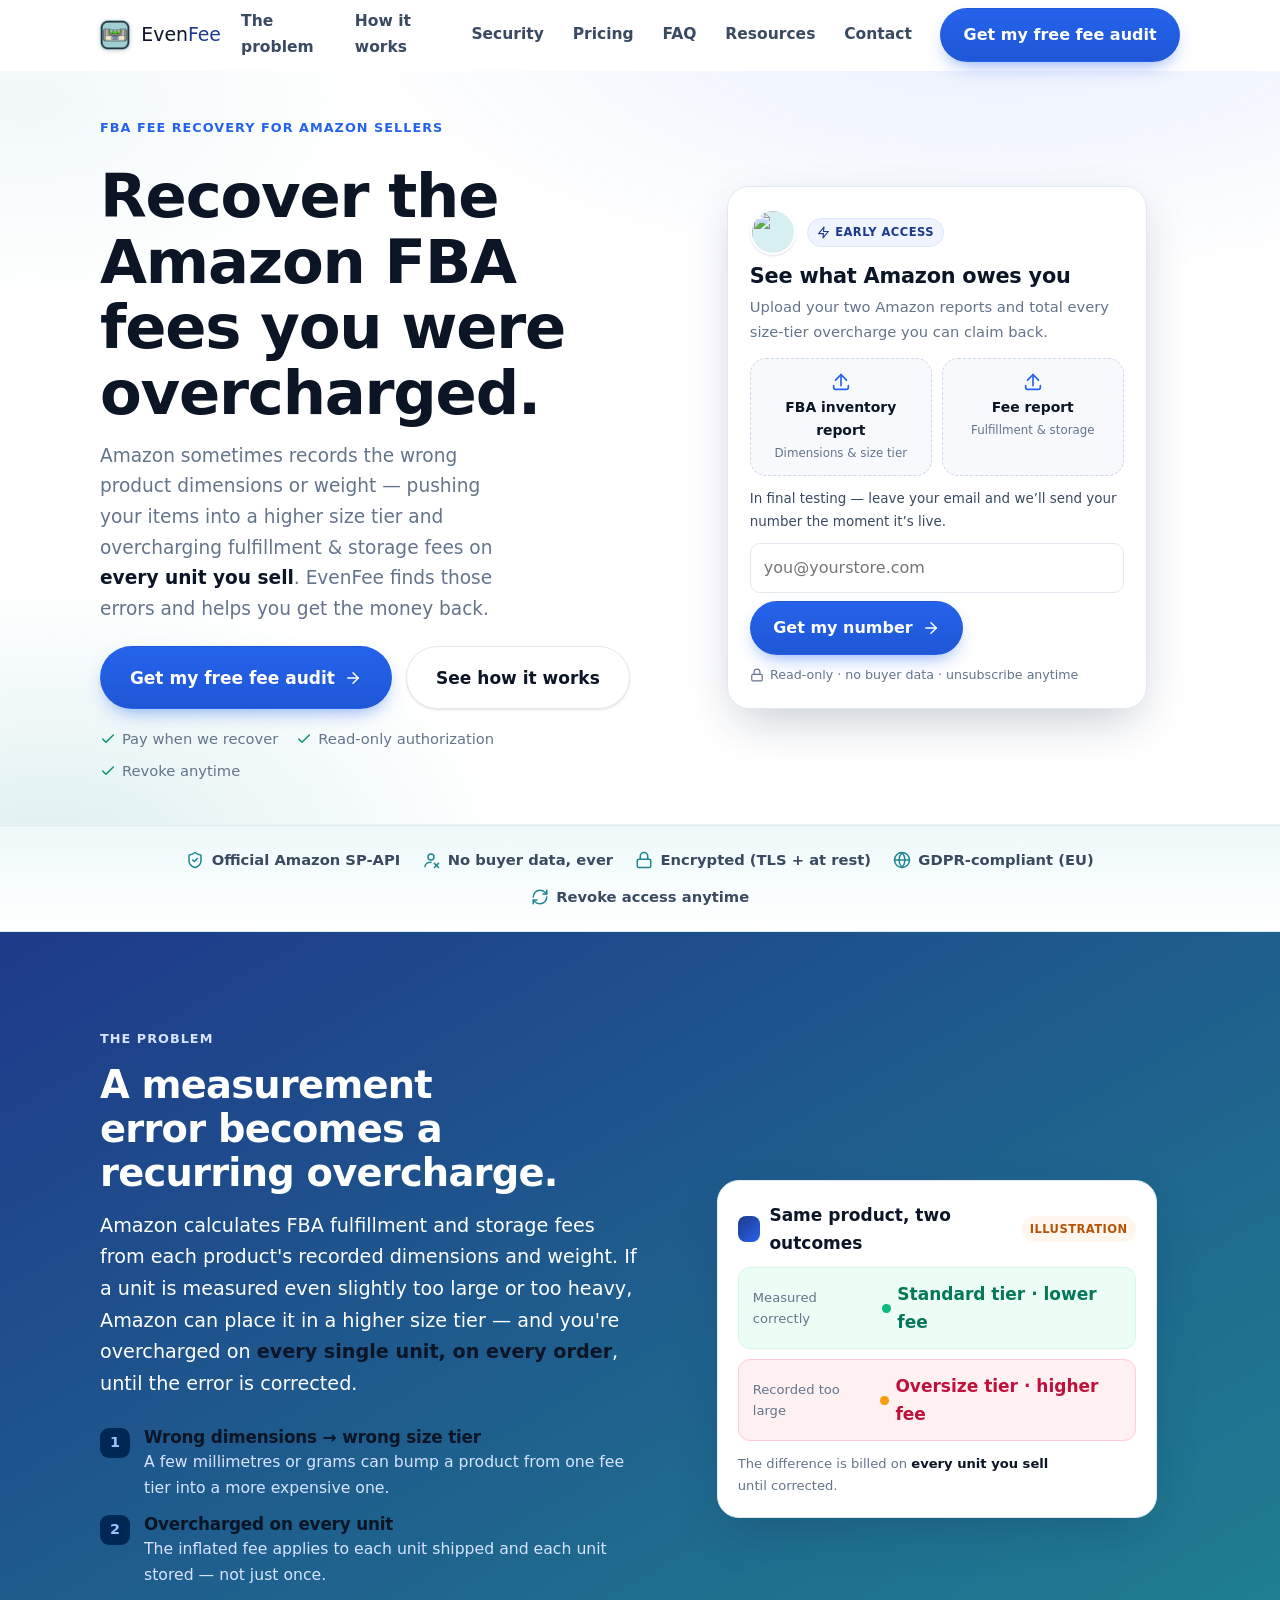
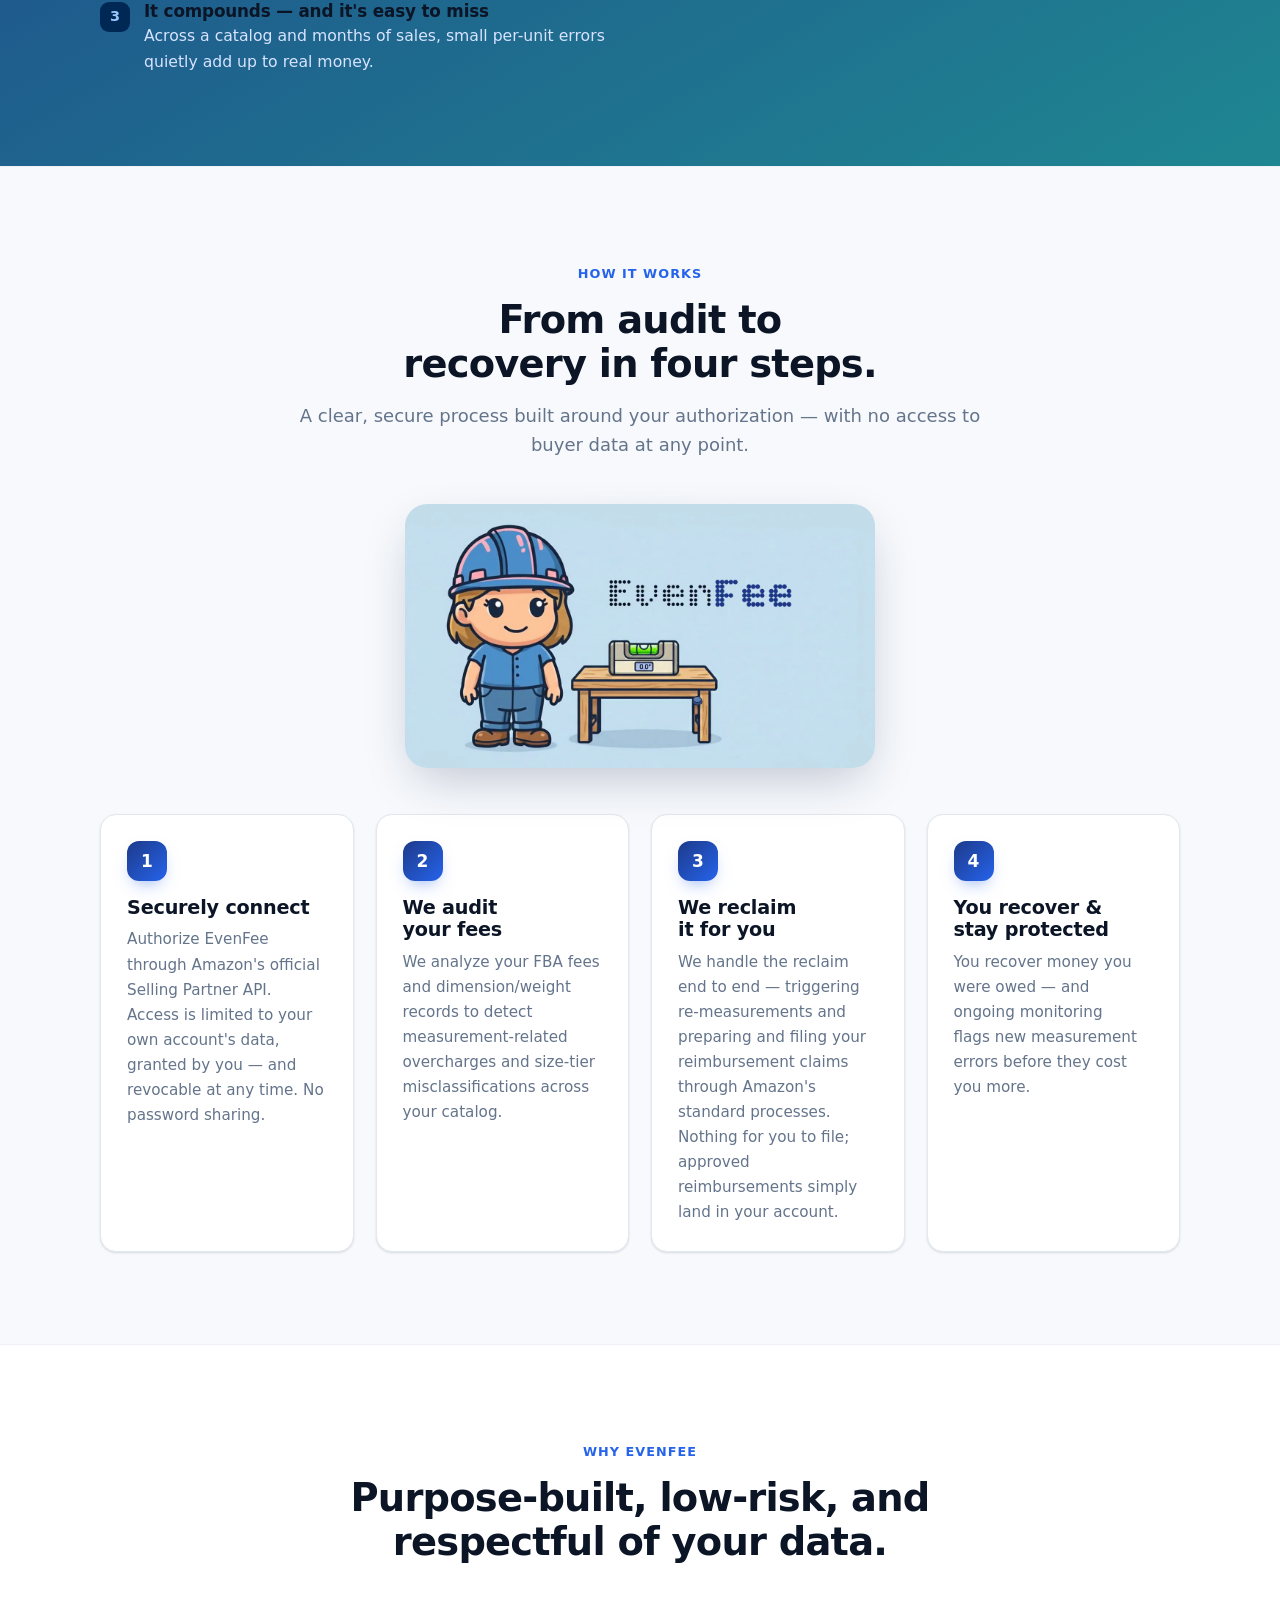
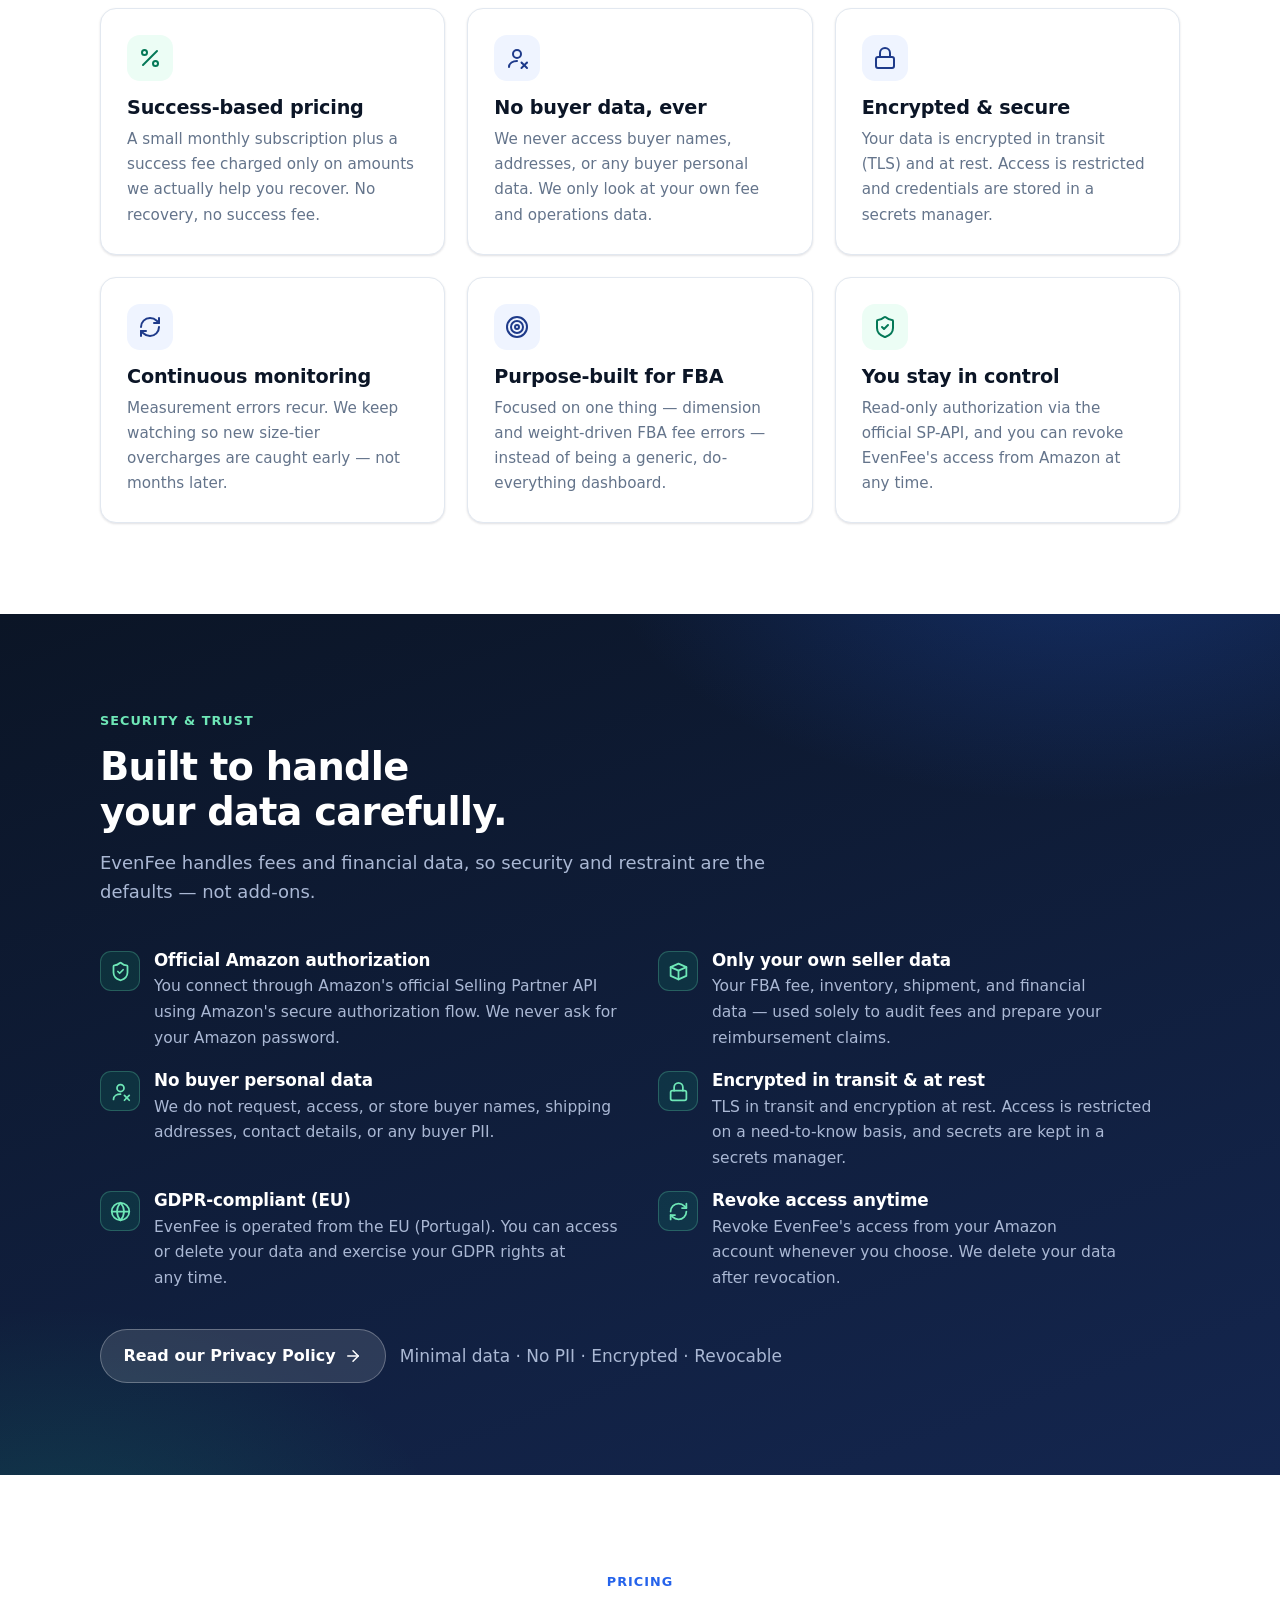
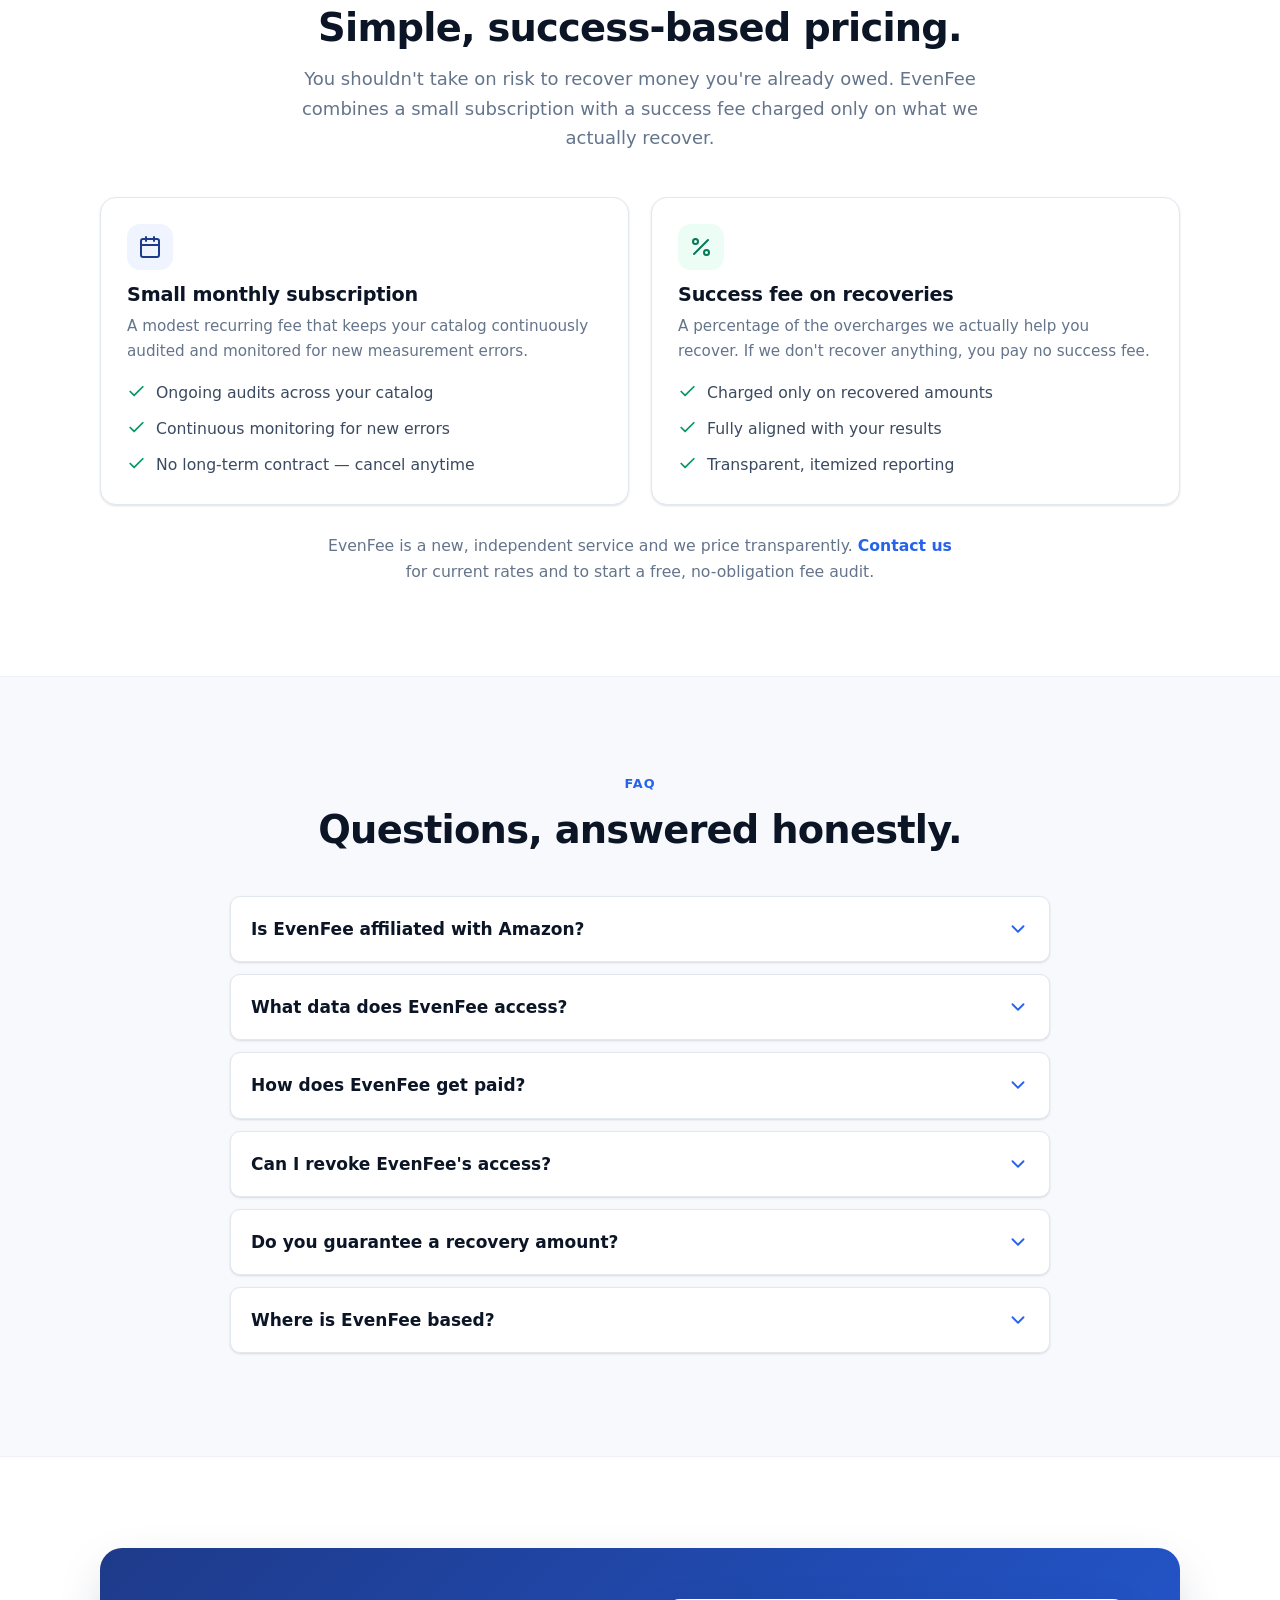
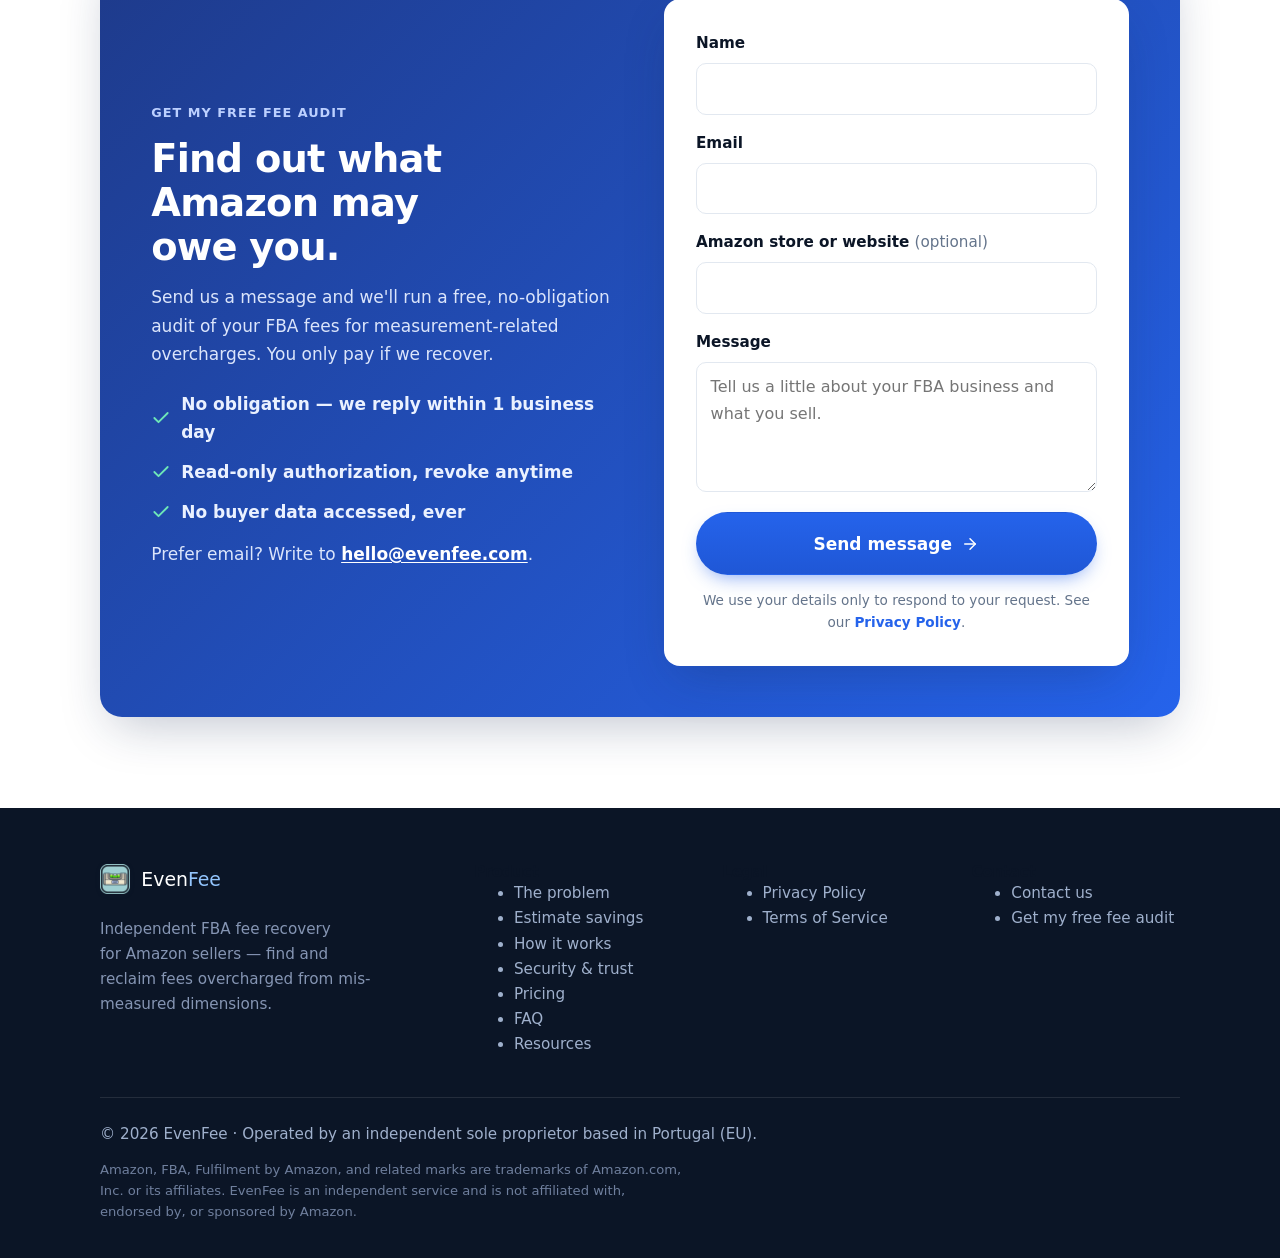
==== index.html @ c2066bae "Remove estimator section and apply gradient to problem section - Remove the 'Estimate what a size-ti" ====
<!DOCTYPE html>
<html lang="en">
<head>
  <meta charset="utf-8">
  <meta name="viewport" content="width=device-width, initial-scale=1">
  <script>document.documentElement.classList.add('hero-reveal');</script>

  <title>EvenFee — Amazon FBA Fee Recovery</title>
  <meta name="description" content="EvenFee helps Amazon FBA sellers recover fulfillment and storage fees they were overcharged due to incorrect product dimension and weight measurements. Success-based pricing, official Amazon SP-API, no buyer data, GDPR-compliant.">
  <link rel="canonical" href="https://evenfee.com/">

  <!-- Open Graph -->
  <meta property="og:type" content="website">
  <meta property="og:site_name" content="EvenFee">
  <meta property="og:title" content="EvenFee — Recover overcharged Amazon FBA fees">
  <meta property="og:description" content="We find FBA fulfillment & storage fees overcharged from mis-measured dimensions, and help you get the money back. No buyer data, encrypted, GDPR-compliant.">
  <meta property="og:url" content="https://evenfee.com/">
  <meta property="og:image" content="https://evenfee.com/assets/og-image.png">
  <meta property="og:image:width" content="1200">
  <meta property="og:image:height" content="630">
  <meta property="og:image:alt" content="EvenFee — recover the Amazon FBA fees you were overcharged.">
  <meta property="og:locale" content="en">

  <!-- Twitter -->
  <meta name="twitter:card" content="summary_large_image">
  <meta name="twitter:title" content="EvenFee — Recover overcharged Amazon FBA fees">
  <meta name="twitter:description" content="We find FBA fulfillment & storage fees overcharged from mis-measured dimensions, and help you get the money back.">
  <meta name="twitter:image" content="https://evenfee.com/assets/og-image.png">
  <meta name="twitter:image:alt" content="EvenFee — recover the Amazon FBA fees you were overcharged.">

  <!-- Icons / theme -->
  <link rel="icon" href="assets/favicon-32.png" sizes="32x32" type="image/png">
  <link rel="apple-touch-icon" href="assets/apple-touch-icon.png">
  <link rel="manifest" href="site.webmanifest">
  <meta name="theme-color" content="#0b1526">
  <meta name="robots" content="index, follow">

  <link rel="preload" as="image" href="assets/mascot.jpg" fetchpriority="high">
  <link rel="stylesheet" href="assets/styles.css">

  <script type="application/ld+json">
  {
    "@context": "https://schema.org",
    "@graph": [
      {
        "@type": "Organization",
        "@id": "https://evenfee.com/#org",
        "name": "EvenFee",
        "url": "https://evenfee.com/",
        "logo": "https://evenfee.com/assets/icon-512.png",
        "email": "hello@evenfee.com",
        "description": "EvenFee helps Amazon FBA sellers recover fulfillment and storage fees overcharged because of incorrect product dimension or weight measurements.",
        "foundingLocation": { "@type": "Place", "address": { "@type": "PostalAddress", "addressCountry": "PT" } },
        "areaServed": "Worldwide"
      },
      {
        "@type": "WebSite",
        "@id": "https://evenfee.com/#site",
        "url": "https://evenfee.com/",
        "name": "EvenFee",
        "publisher": { "@id": "https://evenfee.com/#org" },
        "inLanguage": "en"
      },
      {
        "@type": "FAQPage",
        "mainEntity": [
          { "@type": "Question", "name": "Is EvenFee affiliated with Amazon?",
            "acceptedAnswer": { "@type": "Answer", "text": "No. EvenFee is an independent service and is not affiliated with, endorsed by, or sponsored by Amazon. We integrate with Amazon's official Selling Partner API (SP-API) only with your authorization." } },
          { "@type": "Question", "name": "What data does EvenFee access?",
            "acceptedAnswer": { "@type": "Answer", "text": "Only your own seller account's FBA fee, inventory, shipment, and financial data via Amazon's SP-API. We never access buyer names, addresses, or any buyer personal data." } },
          { "@type": "Question", "name": "How does EvenFee get paid?",
            "acceptedAnswer": { "@type": "Answer", "text": "A small monthly subscription plus a success fee charged only on amounts we actually help you recover. If there is no recovery, there is no success fee." } },
          { "@type": "Question", "name": "Can I revoke EvenFee's access?",
            "acceptedAnswer": { "@type": "Answer", "text": "Yes. You can revoke EvenFee's access from your Amazon Seller Central account at any time. We delete your data after revocation." } },
          { "@type": "Question", "name": "Do you guarantee a recovery amount?",
            "acceptedAnswer": { "@type": "Answer", "text": "No. Outcomes depend on your account and Amazon's review of each claim. We only charge a success fee on amounts that are actually recovered." } },
          { "@type": "Question", "name": "Where is EvenFee based?",
            "acceptedAnswer": { "@type": "Answer", "text": "EvenFee is operated by an independent sole proprietor based in Portugal (EU), and follows GDPR for any personal data it processes." } }
        ]
      },
      {
        "@type": "Service",
        "@id": "https://evenfee.com/#service",
        "name": "FBA fee recovery",
        "serviceType": "Amazon FBA fee audit and reimbursement recovery",
        "provider": { "@id": "https://evenfee.com/#org" },
        "areaServed": "Worldwide",
        "description": "Audits Amazon FBA fulfillment and storage fees for overcharges caused by incorrect product dimension or weight measurements, and helps sellers prepare reimbursement claims. Success-based pricing.",
        "offers": { "@type": "Offer", "priceSpecification": { "@type": "PriceSpecification", "priceCurrency": "EUR", "description": "Small monthly subscription plus a success fee charged only on amounts actually recovered." } }
      }
    ]
  }
  </script>
</head>
<body>
  <a class="skip-link" href="#main">Skip to content</a>

  <!-- ===================== Header ===================== -->
  <header class="site-header" data-header>
    <div class="container">
      <nav class="nav" aria-label="Primary">
        <a class="brand" href="index.html" aria-label="EvenFee home">
          <img class="brand__mark" src="assets/logo-mark.png" width="30" height="30" alt="" aria-hidden="true">
          <span class="brand__name">Even<b>Fee</b></span>
        </a>

        <ul class="nav__links">
          <li><a href="#problem">The problem</a></li>
          <li><a href="#how-it-works">How it works</a></li>
          <li><a href="#security">Security</a></li>
          <li><a href="#pricing">Pricing</a></li>
          <li><a href="#faq">FAQ</a></li>
          <li><a href="resources.html">Resources</a></li>
          <li><a href="#contact">Contact</a></li>
        </ul>

        <div class="nav__cta">
          <a class="btn btn--primary" href="#contact">Get my free fee audit</a>
        </div>

        <button class="nav__toggle" data-nav-toggle aria-expanded="false" aria-controls="mobile-menu" aria-label="Toggle navigation menu">
          <svg class="icon-open" viewBox="0 0 24 24" fill="none" stroke="currentColor" stroke-width="2" stroke-linecap="round" aria-hidden="true"><path d="M4 6h16M4 12h16M4 18h16"/></svg>
          <svg class="icon-close" viewBox="0 0 24 24" fill="none" stroke="currentColor" stroke-width="2" stroke-linecap="round" aria-hidden="true"><path d="M6 6l12 12M18 6 6 18"/></svg>
        </button>
      </nav>

      <div class="nav__panel" id="mobile-menu" data-nav-panel>
        <ul>
          <li><a href="#problem">The problem</a></li>
          <li><a href="#estimate">Estimate savings</a></li>
          <li><a href="#how-it-works">How it works</a></li>
          <li><a href="#benefits">Benefits</a></li>
          <li><a href="#security">Security &amp; trust</a></li>
          <li><a href="#pricing">Pricing</a></li>
          <li><a href="#faq">FAQ</a></li>
          <li><a href="resources.html">Resources</a></li>
          <li><a href="#contact">Contact</a></li>
          <li><a href="privacy.html">Privacy Policy</a></li>
        </ul>
        <a class="btn btn--primary btn--block" href="#contact">Get my free fee audit</a>
      </div>
    </div>
  </header>

  <main id="main">
    <!-- ===================== Hero ===================== -->
    <section class="hero">
      <div class="container">
        <div class="hero__grid">
          <div class="hero__copy">
            <span class="eyebrow">FBA fee recovery for Amazon sellers</span>
            <h1><span class="char">R</span><span class="char">e</span><span class="char">c</span><span class="char">o</span><span class="char">v</span><span class="char">e</span><span class="char">r</span><span class="char"> </span><span class="char">t</span><span class="char">h</span><span class="char">e</span><span class="char"> </span><span class="char">A</span><span class="char">m</span><span class="char">a</span><span class="char">z</span><span class="char">o</span><span class="char">n</span><span class="char"> </span><span class="char">F</span><span class="char">B</span><span class="char">A</span><span class="char"> </span><span class="char">f</span><span class="char">e</span><span class="char">e</span><span class="char">s</span><span class="char"> </span><span class="char">y</span><span class="char">o</span><span class="char">u</span><span class="char"> </span><span class="char">w</span><span class="char">e</span><span class="char">r</span><span class="char">e</span><span class="char"> </span><span class="char">o</span><span class="char">v</span><span class="char">e</span><span class="char">r</span><span class="char">c</span><span class="char">h</span><span class="char">a</span><span class="char">r</span><span class="char">g</span><span class="char">e</span><span class="char">d</span><span class="char">.</span></h1>
            <p class="hero__sub">Amazon sometimes records the wrong product dimensions or weight — pushing your items into a higher size tier and overcharging fulfillment &amp; storage fees on <strong>every unit you sell</strong>. EvenFee finds those errors and helps you get the money back.</p>
            <div class="hero__actions">
              <a class="btn btn--primary btn--lg" href="#contact">
                Get my free fee audit
                <svg viewBox="0 0 24 24" width="18" height="18" fill="none" stroke="currentColor" stroke-width="2" stroke-linecap="round" stroke-linejoin="round" aria-hidden="true"><path d="M5 12h14"/><path d="m12 5 7 7-7 7"/></svg>
              </a>
              <a class="btn btn--ghost btn--lg" href="#how-it-works">See how it works</a>
            </div>
            <div class="hero__micro">
              <span><svg viewBox="0 0 24 24" fill="none" stroke="currentColor" stroke-width="2.2" stroke-linecap="round" stroke-linejoin="round" aria-hidden="true"><path d="M20 6 9 17l-5-5"/></svg> Pay when we recover</span>
              <span><svg viewBox="0 0 24 24" fill="none" stroke="currentColor" stroke-width="2.2" stroke-linecap="round" stroke-linejoin="round" aria-hidden="true"><path d="M20 6 9 17l-5-5"/></svg> Read-only authorization</span>
              <span><svg viewBox="0 0 24 24" fill="none" stroke="currentColor" stroke-width="2.2" stroke-linecap="round" stroke-linejoin="round" aria-hidden="true"><path d="M20 6 9 17l-5-5"/></svg> Revoke anytime</span>
            </div>
          </div>

          <!-- Right column: the recovery tool is the hero. The mascot keeps a
               cameo via the avatar in the tool header; its full animation lives
               down in "How it works". Backend not wired yet (early access): the
               drop-zones are interactive previews and submitting captures an
               email for launch notice — swap the submit handler in main.js for
               the real upload + analyze flow when ready. -->
          <div class="hero__art">
            <form class="hero__tool" id="hero-tool" action="#" method="POST"
                  aria-label="See what Amazon owes you">
              <div class="hero__tool-card">
                <div class="hero__tool-body">
                  <div class="hero__tool-head">
                    <img class="hero__tool-avatar" src="assets/mascot-avatar.png" width="48" height="48" alt="" aria-hidden="true">
                    <span class="hero__tool-badge">
                      <svg viewBox="0 0 24 24" fill="none" stroke="currentColor" stroke-width="2" stroke-linecap="round" stroke-linejoin="round" aria-hidden="true"><path d="M13 2 3 14h9l-1 8 10-12h-9l1-8z"/></svg>
                      Early access
                    </span>
                  </div>
                  <h2 class="hero__tool-title">See what Amazon owes you</h2>
                  <p class="hero__tool-lead">Upload your two Amazon reports and total every size-tier overcharge you can claim back.</p>

                  <div class="hero__drops">
                    <label class="hero__drop">
                      <input type="file" accept=".csv,.txt,.tsv,.xlsx" hidden>
                      <svg class="hero__drop-icon" viewBox="0 0 24 24" fill="none" stroke="currentColor" stroke-width="1.8" stroke-linecap="round" stroke-linejoin="round" aria-hidden="true"><path d="M12 16V4"/><path d="m6 10 6-6 6 6"/><path d="M4 16v2a2 2 0 0 0 2 2h12a2 2 0 0 0 2-2v-2"/></svg>
                      <span class="hero__drop-name">FBA inventory report</span>
                      <span class="hero__drop-hint">Dimensions &amp; size tier</span>
                    </label>
                    <label class="hero__drop">
                      <input type="file" accept=".csv,.txt,.tsv,.xlsx" hidden>
                      <svg class="hero__drop-icon" viewBox="0 0 24 24" fill="none" stroke="currentColor" stroke-width="1.8" stroke-linecap="round" stroke-linejoin="round" aria-hidden="true"><path d="M12 16V4"/><path d="m6 10 6-6 6 6"/><path d="M4 16v2a2 2 0 0 0 2 2h12a2 2 0 0 0 2-2v-2"/></svg>
                      <span class="hero__drop-name">Fee report</span>
                      <span class="hero__drop-hint">Fulfillment &amp; storage</span>
                    </label>
                  </div>

                  <p class="hero__tool-note">In final testing — leave your email and we’ll send your number the moment it’s live.</p>

                  <div class="hero__tool-cta">
                    <input class="hero__tool-email" type="email" name="email" required
                           autocomplete="email" placeholder="you@yourstore.com" aria-label="Your email address">
                    <button class="btn btn--primary" type="submit">
                      Get my number
                      <svg viewBox="0 0 24 24" width="18" height="18" fill="none" stroke="currentColor" stroke-width="2" stroke-linecap="round" stroke-linejoin="round" aria-hidden="true"><path d="M5 12h14"/><path d="m12 5 7 7-7 7"/></svg>
                    </button>
                  </div>

                  <p class="hero__tool-fine">
                    <svg viewBox="0 0 24 24" fill="none" stroke="currentColor" stroke-width="2" stroke-linecap="round" stroke-linejoin="round" aria-hidden="true"><rect x="3" y="11" width="18" height="11" rx="2"/><path d="M7 11V7a5 5 0 0 1 10 0v4"/></svg>
                    Read-only · no buyer data · unsubscribe anytime
                  </p>
                </div>

                <div class="hero__tool-success" hidden>
                  <svg viewBox="0 0 24 24" fill="none" stroke="currentColor" stroke-width="2" stroke-linecap="round" stroke-linejoin="round" aria-hidden="true"><path d="M22 11.08V12a10 10 0 1 1-5.93-9.14"/><path d="m9 11 3 3L22 4"/></svg>
                  <h3>You’re on the list</h3>
                  <p>We’ll email your recovery number the moment the analyzer goes live.</p>
                </div>
              </div>
            </form>
          </div>
        </div>
      </div>
    </section>

    <!-- ===================== Trust strip ===================== -->
    <div class="trustbar">
      <div class="container">
        <div class="trustbar__inner">
          <span class="trustbar__item"><svg viewBox="0 0 24 24" fill="none" stroke="currentColor" stroke-width="2" stroke-linecap="round" stroke-linejoin="round" aria-hidden="true"><path d="M20 13c0 5-3.5 7.5-7.66 8.95a1 1 0 0 1-.67-.01C7.5 20.5 4 18 4 13V6a1 1 0 0 1 1-1c2 0 4.5-1.2 6.24-2.72a1.17 1.17 0 0 1 1.52 0C14.51 3.81 17 5 19 5a1 1 0 0 1 1 1z"/><path d="m9 12 2 2 4-4"/></svg> Official Amazon SP-API</span>
          <span class="trustbar__item"><svg viewBox="0 0 24 24" fill="none" stroke="currentColor" stroke-width="2" stroke-linecap="round" stroke-linejoin="round" aria-hidden="true"><circle cx="12" cy="8" r="4"/><path d="M4 21c0-4 4-6 8-6"/><line x1="16.5" y1="16.5" x2="22" y2="22"/><line x1="22" y1="16.5" x2="16.5" y2="22"/></svg> No buyer data, ever</span>
          <span class="trustbar__item"><svg viewBox="0 0 24 24" fill="none" stroke="currentColor" stroke-width="2" stroke-linecap="round" stroke-linejoin="round" aria-hidden="true"><rect x="3" y="11" width="18" height="11" rx="2"/><path d="M7 11V7a5 5 0 0 1 10 0v4"/></svg> Encrypted (TLS + at rest)</span>
          <span class="trustbar__item"><svg viewBox="0 0 24 24" fill="none" stroke="currentColor" stroke-width="2" stroke-linecap="round" stroke-linejoin="round" aria-hidden="true"><circle cx="12" cy="12" r="10"/><path d="M2 12h20"/><path d="M12 2a15.3 15.3 0 0 1 4 10 15.3 15.3 0 0 1-4 10 15.3 15.3 0 0 1-4-10 15.3 15.3 0 0 1 4-10z"/></svg> GDPR-compliant (EU)</span>
          <span class="trustbar__item"><svg viewBox="0 0 24 24" fill="none" stroke="currentColor" stroke-width="2" stroke-linecap="round" stroke-linejoin="round" aria-hidden="true"><path d="M3 12a9 9 0 0 1 9-9 9.75 9.75 0 0 1 6.74 2.74L21 8"/><path d="M21 3v5h-5"/><path d="M21 12a9 9 0 0 1-9 9 9.75 9.75 0 0 1-6.74-2.74L3 16"/><path d="M3 21v-5h5"/></svg> Revoke access anytime</span>
        </div>
      </div>
    </div>

    <!-- ===================== Problem ===================== -->
    <section class="section" id="problem">
      <div class="container">
        <div class="split">
          <div>
            <span class="eyebrow">The problem</span>
            <h2>A measurement error becomes a recurring overcharge.</h2>
            <p class="lead" style="margin-top:14px">Amazon calculates FBA fulfillment and storage fees from each product's recorded dimensions and weight. If a unit is measured even slightly too large or too heavy, Amazon can place it in a higher size tier — and you're overcharged on <strong>every single unit, on every order</strong>, until the error is corrected.</p>
            <div class="problem__points">
              <div class="problem__point">
                <span class="num" aria-hidden="true">1</span>
                <div><h3>Wrong dimensions → wrong size tier</h3><p>A few millimetres or grams can bump a product from one fee tier into a more expensive one.</p></div>
              </div>
              <div class="problem__point">
                <span class="num" aria-hidden="true">2</span>
                <div><h3>Overcharged on every unit</h3><p>The inflated fee applies to each unit shipped and each unit stored — not just once.</p></div>
              </div>
              <div class="problem__point">
                <span class="num" aria-hidden="true">3</span>
                <div><h3>It compounds — and it's easy to miss</h3><p>Across a catalog and months of sales, small per-unit errors quietly add up to real money.</p></div>
              </div>
            </div>
          </div>

          <div class="problem__media">
            <div class="mock" role="img" aria-label="Illustration: the same product billed correctly in a standard tier versus overcharged in an oversize tier.">
              <div class="mock__top">
                <span class="mock__title"><span class="dot" aria-hidden="true"></span> Same product, two outcomes</span>
                <span class="badge badge--warn">Illustration</span>
              </div>
              <div class="mock__row" style="background:var(--accent-050); border-color:var(--accent-100)">
                <span class="label">Measured correctly</span>
                <span class="val" style="color:var(--accent-700)"><span class="pin pin--ok" aria-hidden="true"></span> Standard tier · lower fee</span>
              </div>
              <div class="mock__row" style="background:#fff1f2; border-color:#fecdd3">
                <span class="label">Recorded too large</span>
                <span class="val" style="color:#be123c"><span class="pin pin--warn" aria-hidden="true"></span> Oversize tier · higher fee</span>
              </div>
              <p class="mock__dims">The difference is billed on <strong>every unit you sell</strong> until corrected.</p>
            </div>
          </div>
        </div>
      </div>
    </section>

<!-- ===================== How it works ===================== -->
    <section class="section section--soft" id="how-it-works">
      <div class="container">
        <div class="section__head center">
          <span class="eyebrow">How it works</span>
          <h2>From audit to recovery in four steps.</h2>
          <p>A clear, secure process built around your authorization — with no access to buyer data at any point.</p>
        </div>
        <!-- Brand mascot — checks measurements with a spirit level, the same
             dimension checks behind the audit. Plays when scrolled into view. -->
        <div class="mascot-clip">
          <video class="mascot-clip__video" width="1280" height="720"
                 muted playsinline preload="metadata" poster="assets/mascot.jpg"
                 aria-label="EvenFee mascot — a friendly inspector with a spirit level, beside the EvenFee logo">
            <source src="assets/mascot-hero.mp4" type="video/mp4">
            <img src="assets/mascot.jpg" width="1280" height="720" decoding="async"
                 alt="EvenFee mascot — a friendly inspector with a spirit level, beside the EvenFee logo">
          </video>
        </div>
        <div class="grid grid--4">
          <article class="card step">
            <span class="step__num">1</span>
            <h3>Securely connect</h3>
            <p>Authorize EvenFee through Amazon's official Selling Partner API. Access is limited to your own account's data, granted by you — and revocable at any time. No password sharing.</p>
          </article>
          <article class="card step">
            <span class="step__num">2</span>
            <h3>We audit your fees</h3>
            <p>We analyze your FBA fees and dimension/weight records to detect measurement-related overcharges and size-tier misclassifications across your catalog.</p>
          </article>
          <article class="card step">
            <span class="step__num">3</span>
            <h3>We reclaim it for you</h3>
            <p>We handle the reclaim end to end — triggering re-measurements and preparing and filing your reimbursement claims through Amazon's standard processes. Nothing for you to file; approved reimbursements simply land in your account.</p>
          </article>
          <article class="card step">
            <span class="step__num">4</span>
            <h3>You recover &amp; stay protected</h3>
            <p>You recover money you were owed — and ongoing monitoring flags new measurement errors before they cost you more.</p>
          </article>
        </div>
      </div>
    </section>

    <!-- ===================== Benefits ===================== -->
    <section class="section" id="benefits">
      <div class="container">
        <div class="section__head center">
          <span class="eyebrow">Why EvenFee</span>
          <h2>Purpose-built, low-risk, and respectful of your data.</h2>
        </div>
        <div class="grid grid--3">
          <article class="card">
            <span class="icon-box icon-box--accent"><svg viewBox="0 0 24 24" fill="none" stroke="currentColor" stroke-width="2" stroke-linecap="round" stroke-linejoin="round" aria-hidden="true"><line x1="19" y1="5" x2="5" y2="19"/><circle cx="6.5" cy="6.5" r="2.5"/><circle cx="17.5" cy="17.5" r="2.5"/></svg></span>
            <h3>Success-based pricing</h3>
            <p>A small monthly subscription plus a success fee charged only on amounts we actually help you recover. No recovery, no success fee.</p>
          </article>
          <article class="card">
            <span class="icon-box"><svg viewBox="0 0 24 24" fill="none" stroke="currentColor" stroke-width="2" stroke-linecap="round" stroke-linejoin="round" aria-hidden="true"><circle cx="12" cy="8" r="4"/><path d="M4 21c0-4 4-6 8-6"/><line x1="16.5" y1="16.5" x2="22" y2="22"/><line x1="22" y1="16.5" x2="16.5" y2="22"/></svg></span>
            <h3>No buyer data, ever</h3>
            <p>We never access buyer names, addresses, or any buyer personal data. We only look at your own fee and operations data.</p>
          </article>
          <article class="card">
            <span class="icon-box"><svg viewBox="0 0 24 24" fill="none" stroke="currentColor" stroke-width="2" stroke-linecap="round" stroke-linejoin="round" aria-hidden="true"><rect x="3" y="11" width="18" height="11" rx="2"/><path d="M7 11V7a5 5 0 0 1 10 0v4"/></svg></span>
            <h3>Encrypted &amp; secure</h3>
            <p>Your data is encrypted in transit (TLS) and at rest. Access is restricted and credentials are stored in a secrets manager.</p>
          </article>
          <article class="card">
            <span class="icon-box"><svg viewBox="0 0 24 24" fill="none" stroke="currentColor" stroke-width="2" stroke-linecap="round" stroke-linejoin="round" aria-hidden="true"><path d="M3 12a9 9 0 0 1 9-9 9.75 9.75 0 0 1 6.74 2.74L21 8"/><path d="M21 3v5h-5"/><path d="M21 12a9 9 0 0 1-9 9 9.75 9.75 0 0 1-6.74-2.74L3 16"/><path d="M3 21v-5h5"/></svg></span>
            <h3>Continuous monitoring</h3>
            <p>Measurement errors recur. We keep watching so new size-tier overcharges are caught early — not months later.</p>
          </article>
          <article class="card">
            <span class="icon-box"><svg viewBox="0 0 24 24" fill="none" stroke="currentColor" stroke-width="2" stroke-linecap="round" stroke-linejoin="round" aria-hidden="true"><circle cx="12" cy="12" r="10"/><circle cx="12" cy="12" r="6"/><circle cx="12" cy="12" r="2"/></svg></span>
            <h3>Purpose-built for FBA</h3>
            <p>Focused on one thing — dimension and weight-driven FBA fee errors — instead of being a generic, do-everything dashboard.</p>
          </article>
          <article class="card">
            <span class="icon-box icon-box--accent"><svg viewBox="0 0 24 24" fill="none" stroke="currentColor" stroke-width="2" stroke-linecap="round" stroke-linejoin="round" aria-hidden="true"><path d="M20 13c0 5-3.5 7.5-7.66 8.95a1 1 0 0 1-.67-.01C7.5 20.5 4 18 4 13V6a1 1 0 0 1 1-1c2 0 4.5-1.2 6.24-2.72a1.17 1.17 0 0 1 1.52 0C14.51 3.81 17 5 19 5a1 1 0 0 1 1 1z"/><path d="m9 12 2 2 4-4"/></svg></span>
            <h3>You stay in control</h3>
            <p>Read-only authorization via the official SP-API, and you can revoke EvenFee's access from Amazon at any time.</p>
          </article>
        </div>
      </div>
    </section>

    <!-- ===================== Security & trust ===================== -->
    <section class="section security" id="security">
      <div class="container">
        <div class="section__head">
          <span class="eyebrow" style="color:#6ee7b7">Security &amp; trust</span>
          <h2>Built to handle your data carefully.</h2>
          <p>EvenFee handles fees and financial data, so security and restraint are the defaults — not add-ons.</p>
        </div>
        <div class="security__list">
          <div class="sec-item">
            <span class="sec-item__ic"><svg viewBox="0 0 24 24" fill="none" stroke="currentColor" stroke-width="2" stroke-linecap="round" stroke-linejoin="round" aria-hidden="true"><path d="M20 13c0 5-3.5 7.5-7.66 8.95a1 1 0 0 1-.67-.01C7.5 20.5 4 18 4 13V6a1 1 0 0 1 1-1c2 0 4.5-1.2 6.24-2.72a1.17 1.17 0 0 1 1.52 0C14.51 3.81 17 5 19 5a1 1 0 0 1 1 1z"/><path d="m9 12 2 2 4-4"/></svg></span>
            <div><h3>Official Amazon authorization</h3><p>You connect through Amazon's official Selling Partner API using Amazon's secure authorization flow. We never ask for your Amazon password.</p></div>
          </div>
          <div class="sec-item">
            <span class="sec-item__ic"><svg viewBox="0 0 24 24" fill="none" stroke="currentColor" stroke-width="2" stroke-linecap="round" stroke-linejoin="round" aria-hidden="true"><path d="M3 7l9-4 9 4v10l-9 4-9-4V7z"/><path d="M3 7l9 4 9-4"/><path d="M12 11v10"/></svg></span>
            <div><h3>Only your own seller data</h3><p>Your FBA fee, inventory, shipment, and financial data — used solely to audit fees and prepare your reimbursement claims.</p></div>
          </div>
          <div class="sec-item">
            <span class="sec-item__ic"><svg viewBox="0 0 24 24" fill="none" stroke="currentColor" stroke-width="2" stroke-linecap="round" stroke-linejoin="round" aria-hidden="true"><circle cx="12" cy="8" r="4"/><path d="M4 21c0-4 4-6 8-6"/><line x1="16.5" y1="16.5" x2="22" y2="22"/><line x1="22" y1="16.5" x2="16.5" y2="22"/></svg></span>
            <div><h3>No buyer personal data</h3><p>We do not request, access, or store buyer names, shipping addresses, contact details, or any buyer PII.</p></div>
          </div>
          <div class="sec-item">
            <span class="sec-item__ic"><svg viewBox="0 0 24 24" fill="none" stroke="currentColor" stroke-width="2" stroke-linecap="round" stroke-linejoin="round" aria-hidden="true"><rect x="3" y="11" width="18" height="11" rx="2"/><path d="M7 11V7a5 5 0 0 1 10 0v4"/></svg></span>
            <div><h3>Encrypted in transit &amp; at rest</h3><p>TLS in transit and encryption at rest. Access is restricted on a need-to-know basis, and secrets are kept in a secrets manager.</p></div>
          </div>
          <div class="sec-item">
            <span class="sec-item__ic"><svg viewBox="0 0 24 24" fill="none" stroke="currentColor" stroke-width="2" stroke-linecap="round" stroke-linejoin="round" aria-hidden="true"><circle cx="12" cy="12" r="10"/><path d="M2 12h20"/><path d="M12 2a15.3 15.3 0 0 1 4 10 15.3 15.3 0 0 1-4 10 15.3 15.3 0 0 1-4-10 15.3 15.3 0 0 1 4-10z"/></svg></span>
            <div><h3>GDPR-compliant (EU)</h3><p>EvenFee is operated from the EU (Portugal). You can access or delete your data and exercise your GDPR rights at any time.</p></div>
          </div>
          <div class="sec-item">
            <span class="sec-item__ic"><svg viewBox="0 0 24 24" fill="none" stroke="currentColor" stroke-width="2" stroke-linecap="round" stroke-linejoin="round" aria-hidden="true"><path d="M3 12a9 9 0 0 1 9-9 9.75 9.75 0 0 1 6.74 2.74L21 8"/><path d="M21 3v5h-5"/><path d="M21 12a9 9 0 0 1-9 9 9.75 9.75 0 0 1-6.74-2.74L3 16"/><path d="M3 21v-5h5"/></svg></span>
            <div><h3>Revoke access anytime</h3><p>Revoke EvenFee's access from your Amazon account whenever you choose. We delete your data after revocation.</p></div>
          </div>
        </div>
        <div class="security__cta">
          <a class="btn btn--light" href="privacy.html">Read our Privacy Policy
            <svg viewBox="0 0 24 24" width="18" height="18" fill="none" stroke="currentColor" stroke-width="2" stroke-linecap="round" stroke-linejoin="round" aria-hidden="true"><path d="M5 12h14"/><path d="m12 5 7 7-7 7"/></svg>
          </a>
          <span class="muted" style="color:#aab8d4">Minimal data · No PII · Encrypted · Revocable</span>
        </div>
      </div>
    </section>

    <!-- ===================== Pricing ===================== -->
    <section class="section" id="pricing">
      <div class="container">
        <div class="section__head center">
          <span class="eyebrow">Pricing</span>
          <h2>Simple, success-based pricing.</h2>
          <p>You shouldn't take on risk to recover money you're already owed. EvenFee combines a small subscription with a success fee charged only on what we actually recover.</p>
        </div>
        <div class="price-grid">
          <article class="card price-card">
            <span class="icon-box"><svg viewBox="0 0 24 24" fill="none" stroke="currentColor" stroke-width="2" stroke-linecap="round" stroke-linejoin="round" aria-hidden="true"><rect x="3" y="4" width="18" height="18" rx="2"/><path d="M16 2v4"/><path d="M8 2v4"/><path d="M3 10h18"/></svg></span>
            <h3>Small monthly subscription</h3>
            <p class="muted">A modest recurring fee that keeps your catalog continuously audited and monitored for new measurement errors.</p>
            <ul>
              <li><svg viewBox="0 0 24 24" fill="none" stroke="currentColor" stroke-width="2.2" stroke-linecap="round" stroke-linejoin="round" aria-hidden="true"><path d="M20 6 9 17l-5-5"/></svg> Ongoing audits across your catalog</li>
              <li><svg viewBox="0 0 24 24" fill="none" stroke="currentColor" stroke-width="2.2" stroke-linecap="round" stroke-linejoin="round" aria-hidden="true"><path d="M20 6 9 17l-5-5"/></svg> Continuous monitoring for new errors</li>
              <li><svg viewBox="0 0 24 24" fill="none" stroke="currentColor" stroke-width="2.2" stroke-linecap="round" stroke-linejoin="round" aria-hidden="true"><path d="M20 6 9 17l-5-5"/></svg> No long-term contract — cancel anytime</li>
            </ul>
          </article>
          <article class="card price-card">
            <span class="icon-box icon-box--accent"><svg viewBox="0 0 24 24" fill="none" stroke="currentColor" stroke-width="2" stroke-linecap="round" stroke-linejoin="round" aria-hidden="true"><line x1="19" y1="5" x2="5" y2="19"/><circle cx="6.5" cy="6.5" r="2.5"/><circle cx="17.5" cy="17.5" r="2.5"/></svg></span>
            <h3>Success fee on recoveries</h3>
            <p class="muted">A percentage of the overcharges we actually help you recover. If we don't recover anything, you pay no success fee.</p>
            <ul>
              <li><svg viewBox="0 0 24 24" fill="none" stroke="currentColor" stroke-width="2.2" stroke-linecap="round" stroke-linejoin="round" aria-hidden="true"><path d="M20 6 9 17l-5-5"/></svg> Charged only on recovered amounts</li>
              <li><svg viewBox="0 0 24 24" fill="none" stroke="currentColor" stroke-width="2.2" stroke-linecap="round" stroke-linejoin="round" aria-hidden="true"><path d="M20 6 9 17l-5-5"/></svg> Fully aligned with your results</li>
              <li><svg viewBox="0 0 24 24" fill="none" stroke="currentColor" stroke-width="2.2" stroke-linecap="round" stroke-linejoin="round" aria-hidden="true"><path d="M20 6 9 17l-5-5"/></svg> Transparent, itemized reporting</li>
            </ul>
          </article>
        </div>
        <p class="price-note">EvenFee is a new, independent service and we price transparently. <a href="#contact" style="color:var(--brand-600);font-weight:600">Contact us</a> for current rates and to start a free, no-obligation fee audit.</p>
      </div>
    </section>

    <!-- ===================== FAQ ===================== -->
    <section class="section section--soft" id="faq">
      <div class="container">
        <div class="section__head center">
          <span class="eyebrow">FAQ</span>
          <h2>Questions, answered honestly.</h2>
        </div>
        <div class="faq">
          <details>
            <summary>Is EvenFee affiliated with Amazon?<svg class="chevron" viewBox="0 0 24 24" fill="none" stroke="currentColor" stroke-width="2" stroke-linecap="round" stroke-linejoin="round" aria-hidden="true"><path d="m6 9 6 6 6-6"/></svg></summary>
            <p>No. EvenFee is an independent service and is not affiliated with, endorsed by, or sponsored by Amazon. We integrate with Amazon's official Selling Partner API (SP-API) only with your authorization.</p>
          </details>
          <details>
            <summary>What data does EvenFee access?<svg class="chevron" viewBox="0 0 24 24" fill="none" stroke="currentColor" stroke-width="2" stroke-linecap="round" stroke-linejoin="round" aria-hidden="true"><path d="m6 9 6 6 6-6"/></svg></summary>
            <p>Only your own seller account's FBA fee, inventory, shipment, and financial data, accessed via Amazon's SP-API. We never access buyer names, addresses, or any buyer personal data. See our <a href="privacy.html">Privacy Policy</a> for full details.</p>
          </details>
          <details>
            <summary>How does EvenFee get paid?<svg class="chevron" viewBox="0 0 24 24" fill="none" stroke="currentColor" stroke-width="2" stroke-linecap="round" stroke-linejoin="round" aria-hidden="true"><path d="m6 9 6 6 6-6"/></svg></summary>
            <p>A small monthly subscription plus a success fee charged only on amounts we actually help you recover. If there's no recovery, there's no success fee.</p>
          </details>
          <details>
            <summary>Can I revoke EvenFee's access?<svg class="chevron" viewBox="0 0 24 24" fill="none" stroke="currentColor" stroke-width="2" stroke-linecap="round" stroke-linejoin="round" aria-hidden="true"><path d="m6 9 6 6 6-6"/></svg></summary>
            <p>Yes — at any time, directly from your Amazon Seller Central account. When you revoke access, we stop processing your data and delete it, except where limited records must be kept to meet legal obligations.</p>
          </details>
          <details>
            <summary>Do you guarantee a recovery amount?<svg class="chevron" viewBox="0 0 24 24" fill="none" stroke="currentColor" stroke-width="2" stroke-linecap="round" stroke-linejoin="round" aria-hidden="true"><path d="m6 9 6 6 6-6"/></svg></summary>
            <p>No. Outcomes depend on your specific account and Amazon's review of each claim. Because our success fee only applies to amounts that are actually recovered, our incentives stay aligned with yours.</p>
          </details>
          <details>
            <summary>Where is EvenFee based?<svg class="chevron" viewBox="0 0 24 24" fill="none" stroke="currentColor" stroke-width="2" stroke-linecap="round" stroke-linejoin="round" aria-hidden="true"><path d="m6 9 6 6 6-6"/></svg></summary>
            <p>EvenFee is operated by an independent sole proprietor based in Portugal (EU), and follows GDPR for any personal data it processes.</p>
          </details>
        </div>
      </div>
    </section>

    <!-- ===================== Contact ===================== -->
    <section class="section" id="contact">
      <div class="container">
        <div class="contact">
          <div class="contact__intro">
            <span class="eyebrow" style="color:#bcd0ff">Get my free fee audit</span>
            <h2>Find out what Amazon may owe you.</h2>
            <p>Send us a message and we'll run a free, no-obligation audit of your FBA fees for measurement-related overcharges. You only pay if we recover.</p>
            <ul class="contact__list">
              <li><svg viewBox="0 0 24 24" fill="none" stroke="currentColor" stroke-width="2.2" stroke-linecap="round" stroke-linejoin="round" aria-hidden="true"><path d="M20 6 9 17l-5-5"/></svg> No obligation — we reply within 1 business day</li>
              <li><svg viewBox="0 0 24 24" fill="none" stroke="currentColor" stroke-width="2.2" stroke-linecap="round" stroke-linejoin="round" aria-hidden="true"><path d="M20 6 9 17l-5-5"/></svg> Read-only authorization, revoke anytime</li>
              <li><svg viewBox="0 0 24 24" fill="none" stroke="currentColor" stroke-width="2.2" stroke-linecap="round" stroke-linejoin="round" aria-hidden="true"><path d="M20 6 9 17l-5-5"/></svg> No buyer data accessed, ever</li>
            </ul>
            <p class="contact__email">Prefer email? Write to <a href="mailto:hello@evenfee.com?subject=Free%20FBA%20fee%20audit%20request">hello@evenfee.com</a>.</p>
          </div>

          <div class="contact__card">
            <!-- SETUP: replace YOUR_FORM_ID with your Formspree form ID so submissions email you (see README → Contact form). -->
            <form id="contact-form" class="form" action="https://formspree.io/f/YOUR_FORM_ID" method="POST" novalidate>
              <div class="form__row">
                <label for="cf-name">Name</label>
                <input id="cf-name" name="name" type="text" autocomplete="name" required>
              </div>
              <div class="form__row">
                <label for="cf-email">Email</label>
                <input id="cf-email" name="email" type="email" autocomplete="email" required>
              </div>
              <div class="form__row">
                <label for="cf-store">Amazon store or website <span class="opt">(optional)</span></label>
                <input id="cf-store" name="store" type="text" autocomplete="organization">
              </div>
              <div class="form__row">
                <label for="cf-message">Message</label>
                <textarea id="cf-message" name="message" rows="4" required placeholder="Tell us a little about your FBA business and what you sell."></textarea>
              </div>
              <input type="text" name="_gotcha" tabindex="-1" autocomplete="off" aria-hidden="true" class="form__hp">
              <input type="hidden" name="_subject" value="New EvenFee fee-audit request">
              <input type="hidden" name="_next" value="https://evenfee.com/thanks.html">
              <button type="submit" class="btn btn--primary btn--lg btn--block">
                Send message
                <svg viewBox="0 0 24 24" width="18" height="18" fill="none" stroke="currentColor" stroke-width="2" stroke-linecap="round" stroke-linejoin="round" aria-hidden="true"><path d="M5 12h14"/><path d="m12 5 7 7-7 7"/></svg>
              </button>
              <p class="form__fineprint">We use your details only to respond to your request. See our <a href="privacy.html">Privacy Policy</a>.</p>
            </form>
            <div class="form__success" hidden>
              <svg viewBox="0 0 24 24" fill="none" stroke="currentColor" stroke-width="2" stroke-linecap="round" stroke-linejoin="round" aria-hidden="true"><path d="M22 11.08V12a10 10 0 1 1-5.93-9.14"/><path d="m9 11 3 3L22 4"/></svg>
              <h3>Thanks — your message is on its way!</h3>
              <p>We've received your request and will get back to you by email shortly.</p>
            </div>
          </div>
        </div>
      </div>
    </section>
  </main>

  <!-- Mobile sticky CTA — keeps the primary action one tap away on small screens.
       Slides in once the hero scrolls past, and steps aside while the contact form is on screen. -->
  <div class="mobile-cta" data-mobile-cta aria-hidden="true">
    <a class="btn btn--primary btn--block" href="#contact">
      Get my free fee audit
      <svg viewBox="0 0 24 24" width="18" height="18" fill="none" stroke="currentColor" stroke-width="2" stroke-linecap="round" stroke-linejoin="round" aria-hidden="true"><path d="M5 12h14"/><path d="m12 5 7 7-7 7"/></svg>
    </a>
  </div>

  <!-- ===================== Footer ===================== -->
  <footer class="site-footer">
    <div class="container">
      <div class="footer__grid">
        <div class="footer__brand">
          <a class="brand" href="index.html" aria-label="EvenFee home">
            <img class="brand__mark" src="assets/logo-mark.png" width="30" height="30" alt="" aria-hidden="true">
            <span class="brand__name">Even<b>Fee</b></span>
          </a>
          <p>Independent FBA fee recovery for Amazon sellers — find and reclaim fees overcharged from mis-measured dimensions.</p>
        </div>
        <div>
          <h4>Product</h4>
          <ul>
            <li><a href="#problem">The problem</a></li>
            <li><a href="#estimate">Estimate savings</a></li>
            <li><a href="#how-it-works">How it works</a></li>
            <li><a href="#security">Security &amp; trust</a></li>
            <li><a href="#pricing">Pricing</a></li>
            <li><a href="#faq">FAQ</a></li>
            <li><a href="resources.html">Resources</a></li>
          </ul>
        </div>
        <div>
          <h4>Legal</h4>
          <ul>
            <li><a href="privacy.html">Privacy Policy</a></li>
            <li><a href="terms.html">Terms of Service</a></li>
          </ul>
        </div>
        <div>
          <h4>Contact</h4>
          <ul>
            <li><a href="#contact">Contact us</a></li>
            <li><a href="#contact">Get my free fee audit</a></li>
          </ul>
        </div>
      </div>

      <div class="footer__bottom">
        <span>© <span data-year>2026</span> EvenFee · Operated by an independent sole proprietor based in Portugal (EU).</span>
        <span class="footer__legal">Amazon, FBA, Fulfilment by Amazon, and related marks are trademarks of Amazon.com, Inc. or its affiliates. EvenFee is an independent service and is not affiliated with, endorsed by, or sponsored by Amazon.</span>
      </div>
    </div>
  </footer>

  <script src="assets/main.js" defer></script>
</body>
</html>
---- assets/styles.css ----
/* ==========================================================================
   EvenFee — marketing site styles
   Framework-free, hand-authored CSS. No build step, no runtime dependencies.
   Design tokens live in :root so the whole palette/scale is editable in one place.
   ========================================================================== */

/* ----- Reset --------------------------------------------------------------- */
*,
*::before,
*::after { box-sizing: border-box; }

* { margin: 0; }

html {
  -webkit-text-size-adjust: 100%;
  text-size-adjust: 100%;
  scroll-behavior: smooth;
  scroll-padding-top: 80px;
}

body {
  -webkit-font-smoothing: antialiased;
  text-rendering: optimizeLegibility;
}

img, svg, video, canvas {
  display: block;
  max-width: 100%;
  height: auto;
}

button, input, textarea, select { font: inherit; color: inherit; }
a { color: inherit; }

/* ----- Brand display font: Bitcount Grid Double (self-hosted, variable) ----- */
@font-face {
  font-family: "Bitcount Grid Double";
  font-style: normal;
  font-weight: 100 900;
  font-display: swap;
  src: url("fonts/bitcount-grid-double-latin.woff2") format("woff2");
  unicode-range: U+0000-00FF, U+0131, U+0152-0153, U+02BB-02BC, U+02C6, U+02DA, U+02DC, U+0304, U+0308, U+0329, U+2000-206F, U+20AC, U+2122, U+2191, U+2193, U+2212, U+2215, U+FEFF, U+FFFD;
}
@font-face {
  font-family: "Bitcount Grid Double";
  font-style: normal;
  font-weight: 100 900;
  font-display: swap;
  src: url("fonts/bitcount-grid-double-latin-ext.woff2") format("woff2");
  unicode-range: U+0100-02BA, U+02BD-02C5, U+02C7-02CC, U+02CE-02D7, U+02DD-02FF, U+0304, U+0308, U+0329, U+1D00-1DBF, U+1E00-1E9F, U+1EF2-1EFF, U+2020, U+20A0-20AB, U+20AD-20C0, U+2113, U+2C60-2C7F, U+A720-A7FF;
}

/* ----- Design tokens ------------------------------------------------------- */
:root {
  /* Brand palette — trustworthy fintech: deep indigo/navy + recovery-green accent */
  --brand-900: #0b1526;
  --brand-800: #14264f;
  --brand-700: #1e3a8a;
  --brand-600: #2563eb;
  --brand-500: #3b82f6;
  --brand-050: #eff4ff;

  --accent-700: #047857;
  --accent-600: #059669;
  --accent-500: #10b981;
  --accent-100: #d1fae5;
  --accent-050: #ecfdf5;

  /* Secondary brand colour — the "scene teal" from the hero mascot animation.
     Used as a recurring ambient accent so the page and the video read as one. */
  --teal-050: #eef9fa;
  --teal-100: #d6eff1;
  --teal-200: #aadde1;
  --teal-300: #9fced3;   /* sampled directly from the mascot scene background */
  --teal-400: #57b1bb;
  --teal-500: #2fa0ab;
  --teal-600: #1f8791;
  --teal-700: #186b73;

  /* Neutrals (slate) */
  --ink:     #0b1526;  /* headings */
  --body:    #3a4a61;  /* paragraph text */
  --muted:   #64748b;  /* secondary text */
  --line:    #e2e8f0;  /* borders */
  --line-2:  #eef2f7;
  --surface: #ffffff;
  --soft:    #f7f9fc;  /* tinted section bg */
  --soft-2:  #eef3fb;

  /* Typography */
  --font-sans: ui-sans-serif, system-ui, -apple-system, "Segoe UI", Roboto,
               "Helvetica Neue", Arial, "Noto Sans", sans-serif;
  --font-display: "Bitcount Grid Double", var(--font-sans);  /* brand title font */

  /* Spacing & shape */
  --container: 1120px;
  --radius-sm: 10px;
  --radius:    16px;
  --radius-lg: 22px;
  --radius-pill: 999px;

  /* Shadows */
  --shadow-sm: 0 1px 2px rgba(11, 21, 38, .06), 0 1px 3px rgba(11, 21, 38, .07);
  --shadow:    0 6px 16px -6px rgba(11, 21, 38, .12), 0 10px 30px -10px rgba(11, 21, 38, .12);
  --shadow-lg: 0 18px 50px -12px rgba(20, 38, 79, .28);

  --ring: 0 0 0 3px rgba(37, 99, 235, .35);
}

/* ----- Base ---------------------------------------------------------------- */
body {
  font-family: var(--font-sans);
  color: var(--body);
  background: var(--surface);
  line-height: 1.65;
  font-size: 1.0625rem;
}

h1, h2, h3, h4 {
  color: var(--ink);
  line-height: 1.15;
  letter-spacing: -0.02em;
  font-weight: 800;
  text-wrap: balance;
}

h1 { font-size: clamp(2.1rem, 1.4rem + 3.0vw, 3.5rem); }
h2 { font-size: clamp(1.6rem, 1.1rem + 2.1vw, 2.4rem); }
h3 { font-size: 1.2rem; font-weight: 700; letter-spacing: -0.01em; }

p { text-wrap: pretty; }

a { text-decoration: none; }
a:hover { text-decoration: underline; text-underline-offset: 3px; }

strong { color: var(--ink); font-weight: 700; }

/* ----- Layout helpers ------------------------------------------------------ */
.container {
  width: 100%;
  max-width: var(--container);
  margin-inline: auto;
  padding-inline: 20px;
}

.section { padding-block: clamp(56px, 4vw + 40px, 104px); }
.section--soft { background: var(--soft); border-block: 1px solid var(--line-2); }
#problem { background: linear-gradient(150deg, var(--brand-700) 0%, var(--teal-600) 100%); border-block: none; color: #fff; }
#problem h2, #problem .lead { color: #fff; }
#problem .eyebrow { color: #d7e3ff; }
#problem .problem__point p { color: #d7e3ff; }
#problem .problem__point .num { background: #002854; color: #98c5ff; }

.section__head { max-width: 720px; margin-bottom: 44px; }
.section__head.center { margin-inline: auto; text-align: center; }
.section__head p { margin-top: 14px; font-size: 1.125rem; color: var(--muted); }

.eyebrow {
  display: inline-block;
  font-size: .8rem;
  font-weight: 700;
  letter-spacing: .08em;
  text-transform: uppercase;
  color: var(--brand-600);
  margin-bottom: 14px;
}

.lead { font-size: 1.2rem; color: var(--muted); }
.muted { color: var(--muted); }

/* ----- Buttons ------------------------------------------------------------- */
.btn {
  display: inline-flex;
  align-items: center;
  justify-content: center;
  gap: .55em;
  padding: .8em 1.4em;
  border-radius: var(--radius-pill);
  font-weight: 650;
  font-size: 1rem;
  border: 1px solid transparent;
  cursor: pointer;
  transition: transform .12s ease, box-shadow .2s ease, background-color .2s ease, border-color .2s ease;
  white-space: nowrap;
  text-decoration: none;
}
.btn:hover { text-decoration: none; transform: translateY(-1px); }
.btn:active { transform: translateY(0); }

.btn--primary {
  background: linear-gradient(180deg, var(--brand-600), #1f57d6);
  color: #fff;
  box-shadow: 0 8px 20px -8px rgba(37, 99, 235, .65);
}
.btn--primary:hover { box-shadow: 0 12px 26px -8px rgba(37, 99, 235, .7); }

.btn--ghost {
  background: var(--surface);
  color: var(--ink);
  border-color: var(--line);
  box-shadow: var(--shadow-sm);
}
.btn--ghost:hover { border-color: #cbd5e1; }

.btn--light {
  background: rgba(255, 255, 255, .12);
  color: #fff;
  border-color: rgba(255, 255, 255, .28);
}
.btn--light:hover { background: rgba(255, 255, 255, .2); }

.btn--lg { padding: .95em 1.7em; font-size: 1.0625rem; }
.btn--block { width: 100%; }

/* ----- Chips & badges ------------------------------------------------------ */
.chip {
  display: inline-flex;
  align-items: center;
  gap: .45em;
  padding: .4em .8em;
  border-radius: var(--radius-pill);
  background: var(--surface);
  border: 1px solid var(--line);
  font-size: .85rem;
  font-weight: 600;
  color: var(--body);
  box-shadow: var(--shadow-sm);
}
.chip svg { width: 15px; height: 15px; color: var(--accent-600); flex: none; }

.badge {
  display: inline-flex;
  align-items: center;
  gap: .4em;
  padding: .28em .7em;
  border-radius: var(--radius-pill);
  font-size: .72rem;
  font-weight: 700;
  letter-spacing: .04em;
  text-transform: uppercase;
}
.badge--soft { background: var(--brand-050); color: var(--brand-700); }
.badge--accent { background: var(--accent-050); color: var(--accent-700); }
.badge--warn { background: #fff7ed; color: #b45309; }

/* ----- Header / nav -------------------------------------------------------- */
.site-header {
  position: sticky;
  top: 0;
  z-index: 50;
  background: rgba(255, 255, 255, .82);
  backdrop-filter: saturate(160%) blur(12px);
  border-bottom: 1px solid transparent;
  transition: border-color .2s ease, box-shadow .2s ease;
}
.site-header.is-scrolled {
  border-bottom-color: var(--line);
  box-shadow: 0 6px 24px -18px rgba(11, 21, 38, .5);
}

/* Homepage (JS on): keep the header (brand top-left) visible over the hero too;
   it just gains its border + shadow once you scroll past the hero. */
.hero-reveal .site-header {
  transition: border-color .2s ease, box-shadow .2s ease;
}
.hero-reveal .site-header.is-revealed {
  border-bottom-color: var(--line);
  box-shadow: 0 6px 24px -18px rgba(11, 21, 38, .5);
}
.nav {
  display: flex;
  align-items: center;
  justify-content: space-between;
  gap: 16px;
  height: 70px;
}
.brand {
  display: inline-flex;
  align-items: center;
  gap: .6em;
  font-weight: 800;
  font-size: 1.18rem;
  color: var(--ink);
  letter-spacing: -0.02em;
}
.brand:hover { text-decoration: none; }
.brand__mark { width: 30px; height: 30px; flex: none; filter: drop-shadow(0 1px 2px rgba(11, 21, 38, .18)); }
/* Brand wordmark: Bitcount at a light weight so the grid dots stay distinct (heavier weights merge them) */
.brand__name { font-family: var(--font-display); font-weight: 300; letter-spacing: normal; }
.brand__name b { color: var(--brand-700); font-weight: inherit; }

.nav__links {
  display: none;
  align-items: center;
  gap: 4px;
  list-style: none;
  padding: 0;
}
.nav__links a {
  display: inline-block;
  padding: .5em .8em;
  border-radius: 10px;
  font-weight: 550;
  font-size: .97rem;
  color: var(--body);
}
.nav__links a:hover { background: var(--soft-2); color: var(--ink); text-decoration: none; }

.nav__cta { display: none; align-items: center; gap: 10px; }

.nav__toggle {
  display: inline-flex;
  align-items: center;
  justify-content: center;
  width: 44px; height: 44px;
  border: 1px solid var(--line);
  background: var(--surface);
  border-radius: 12px;
  cursor: pointer;
}
.nav__toggle svg { width: 22px; height: 22px; color: var(--ink); }
.nav__toggle .icon-close { display: none; }
.nav__toggle[aria-expanded="true"] .icon-open { display: none; }
.nav__toggle[aria-expanded="true"] .icon-close { display: block; }

/* Mobile menu panel */
.nav__panel {
  display: none;
  border-top: 1px solid var(--line);
  background: var(--surface);
  padding: 14px 0 22px;
}
.nav__panel.is-open { display: block; }
.nav__panel ul { list-style: none; padding: 0; display: grid; gap: 2px; }
.nav__panel a {
  display: block;
  padding: .8em .4em;
  border-radius: 10px;
  font-weight: 600;
  color: var(--ink);
}
.nav__panel a:hover { background: var(--soft-2); text-decoration: none; }
.nav__panel .btn { margin-top: 14px; }

@media (min-width: 880px) {
  .nav__links, .nav__cta { display: flex; }
  .nav__toggle { display: none; }
  .nav__panel { display: none !important; }
}

/* ----- Hero ---------------------------------------------------------------- */
.hero {
  position: relative;
  overflow: hidden;
  background:
    radial-gradient(1100px 460px at 78% -8%, rgba(37, 99, 235, .10), transparent 60%),
    radial-gradient(820px 480px at 4% 104%, rgba(47, 160, 171, .16), transparent 56%),
    radial-gradient(640px 380px at 2% 4%, rgba(159, 206, 211, .14), transparent 55%),
    var(--surface);
  border-bottom: 1px solid var(--line-2);
}
.hero__grid {
  display: grid;
  gap: 44px;
  padding-block: clamp(28px, 3.2vw, 52px);
  align-items: center;
}
.hero h1 { margin-top: 12px; font-size: clamp(2.3rem, 1.5rem + 3vw, 3.8rem); line-height: 1.08; }
/* Letter-by-letter reading guide: once the hero video lands, each character
   lights up in sequence (reading left to right), holds blue for ~10s, then
   slowly fades back to ink. Honour prefers-reduced-motion. */
.hero h1 .char { color: var(--ink); }
@keyframes letterBlink {
  0%    { color: var(--ink); }
  1.7%  { color: var(--brand-600); }
  98.3% { color: var(--brand-600); }
  100%  { color: var(--ink); }
}
.hero h1.is-guiding .char { animation: letterBlink 25s ease-in-out forwards; }
.hero h1.is-guiding .char:nth-of-type(1) { animation-delay: 0.0s; }
.hero h1.is-guiding .char:nth-of-type(2) { animation-delay: 0.20s; }
.hero h1.is-guiding .char:nth-of-type(3) { animation-delay: 0.40s; }
.hero h1.is-guiding .char:nth-of-type(4) { animation-delay: 0.60s; }
.hero h1.is-guiding .char:nth-of-type(5) { animation-delay: 0.80s; }
.hero h1.is-guiding .char:nth-of-type(6) { animation-delay: 1.0s; }
.hero h1.is-guiding .char:nth-of-type(7) { animation-delay: 1.20s; }
.hero h1.is-guiding .char:nth-of-type(8) { animation-delay: 1.40s; }
.hero h1.is-guiding .char:nth-of-type(9) { animation-delay: 1.60s; }
.hero h1.is-guiding .char:nth-of-type(10) { animation-delay: 1.80s; }
.hero h1.is-guiding .char:nth-of-type(11) { animation-delay: 2.0s; }
.hero h1.is-guiding .char:nth-of-type(12) { animation-delay: 2.20s; }
.hero h1.is-guiding .char:nth-of-type(13) { animation-delay: 2.40s; }
.hero h1.is-guiding .char:nth-of-type(14) { animation-delay: 2.60s; }
.hero h1.is-guiding .char:nth-of-type(15) { animation-delay: 2.80s; }
.hero h1.is-guiding .char:nth-of-type(16) { animation-delay: 3.0s; }
.hero h1.is-guiding .char:nth-of-type(17) { animation-delay: 3.20s; }
.hero h1.is-guiding .char:nth-of-type(18) { animation-delay: 3.40s; }
.hero h1.is-guiding .char:nth-of-type(19) { animation-delay: 3.60s; }
.hero h1.is-guiding .char:nth-of-type(20) { animation-delay: 3.80s; }
.hero h1.is-guiding .char:nth-of-type(21) { animation-delay: 4.0s; }
.hero h1.is-guiding .char:nth-of-type(22) { animation-delay: 4.20s; }
.hero h1.is-guiding .char:nth-of-type(23) { animation-delay: 4.40s; }
.hero h1.is-guiding .char:nth-of-type(24) { animation-delay: 4.60s; }
.hero h1.is-guiding .char:nth-of-type(25) { animation-delay: 4.80s; }
.hero h1.is-guiding .char:nth-of-type(26) { animation-delay: 5.0s; }
.hero h1.is-guiding .char:nth-of-type(27) { animation-delay: 5.20s; }
.hero h1.is-guiding .char:nth-of-type(28) { animation-delay: 5.40s; }
.hero h1.is-guiding .char:nth-of-type(29) { animation-delay: 5.60s; }
.hero h1.is-guiding .char:nth-of-type(30) { animation-delay: 5.80s; }
.hero h1.is-guiding .char:nth-of-type(31) { animation-delay: 6.0s; }
.hero h1.is-guiding .char:nth-of-type(32) { animation-delay: 6.20s; }
.hero h1.is-guiding .char:nth-of-type(33) { animation-delay: 6.40s; }
.hero h1.is-guiding .char:nth-of-type(34) { animation-delay: 6.60s; }
.hero h1.is-guiding .char:nth-of-type(35) { animation-delay: 6.80s; }
.hero h1.is-guiding .char:nth-of-type(36) { animation-delay: 7.0s; }
.hero h1.is-guiding .char:nth-of-type(37) { animation-delay: 7.20s; }
.hero h1.is-guiding .char:nth-of-type(38) { animation-delay: 7.40s; }
.hero h1.is-guiding .char:nth-of-type(39) { animation-delay: 7.60s; }
.hero h1.is-guiding .char:nth-of-type(40) { animation-delay: 7.80s; }
.hero h1.is-guiding .char:nth-of-type(41) { animation-delay: 8.0s; }
.hero h1.is-guiding .char:nth-of-type(42) { animation-delay: 8.20s; }
.hero h1.is-guiding .char:nth-of-type(43) { animation-delay: 8.40s; }
.hero h1.is-guiding .char:nth-of-type(44) { animation-delay: 8.60s; }
.hero h1.is-guiding .char:nth-of-type(45) { animation-delay: 8.80s; }
.hero h1.is-guiding .char:nth-of-type(46) { animation-delay: 9.0s; }
.hero h1.is-guiding .char:nth-of-type(47) { animation-delay: 9.20s; }
.hero h1.is-guiding .char:nth-of-type(48) { animation-delay: 9.40s; }
.hero h1.is-guiding .char:nth-of-type(49) { animation-delay: 9.60s; }
.hero h1.is-guiding .char:nth-of-type(50) { animation-delay: 9.80s; }
.hero h1.is-guiding .char:nth-of-type(51) { animation-delay: 10.0s; }
.hero h1.is-guiding .char:nth-of-type(52) { animation-delay: 10.20s; }
.hero h1.is-guiding .char:nth-of-type(53) { animation-delay: 10.40s; }
@media (prefers-reduced-motion: reduce) {
  .hero h1.is-guiding .char { animation: none; }
}
.hero__sub { margin-top: 14px; font-size: 1.12rem; color: var(--muted); max-width: 36ch; }
.hero__actions { display: flex; flex-wrap: wrap; gap: 14px; margin-top: 22px; }
.hero__micro {
  margin-top: 18px;
  font-size: .92rem;
  color: var(--muted);
  display: flex;
  flex-wrap: wrap;
  gap: 8px 18px;
}
.hero__micro span { display: inline-flex; align-items: center; gap: .4em; }
.hero__micro svg { width: 16px; height: 16px; color: var(--accent-600); }

@media (min-width: 940px) {
  .hero__grid { grid-template-columns: 1.05fr .95fr; gap: 56px; min-height: clamp(440px, 70vh, 680px); }
  .hero__sub { font-size: 1.16rem; }
}

/* Hero right column — now holds the recovery tool itself (no stacked video). */
.hero__art { display: flex; flex-direction: column; align-items: center; justify-content: center; }

/* On load: the copy arrives from the left, the tool from the right. */
@keyframes heroInLeft  { from { opacity: 0; transform: translateX(-100%); } to { opacity: 1; transform: none; } }
@keyframes heroInRight { from { opacity: 0; transform: translateX(100%);  } to { opacity: 1; transform: none; } }
.hero-reveal .hero__copy { animation: heroInLeft 3.4s cubic-bezier(.16, .84, .3, 1) both; }
.hero-reveal .hero__art  { animation: heroInRight 3.4s cubic-bezier(.16, .84, .3, 1) both .2s; }
@media (prefers-reduced-motion: reduce) {
  .hero-reveal .hero__copy, .hero-reveal .hero__art { animation: none; }
}

/* Hero mock "audit" card */
.mock {
  background: var(--surface);
  border: 1px solid var(--line);
  border-radius: var(--radius-lg);
  box-shadow: var(--shadow-lg);
  padding: 20px;
  max-width: 440px;
  margin-inline: auto;
}
.mock__top { display: flex; align-items: center; justify-content: space-between; gap: 12px; }
.mock__title { display: inline-flex; align-items: center; gap: .55em; font-weight: 700; color: var(--ink); }
.mock__title .dot { width: 26px; height: 26px; border-radius: 8px; background: linear-gradient(135deg, var(--brand-700), var(--brand-600)); }
.mock__sku { margin-top: 16px; font-size: .85rem; color: var(--muted); font-variant-numeric: tabular-nums; }
.mock__row {
  display: flex; align-items: center; justify-content: space-between; gap: 10px;
  padding: 12px 14px; border: 1px solid var(--line); border-radius: 12px; margin-top: 10px;
  background: var(--soft);
}
.mock__row .label { font-size: .82rem; color: var(--muted); }
.mock__row .val { font-weight: 700; color: var(--ink); display: inline-flex; align-items: center; gap: .4em; }
.mock__row .val .pin { width: 9px; height: 9px; border-radius: 50%; }
.pin--warn { background: #f59e0b; }
.pin--ok { background: var(--accent-500); }
.mock__dims { font-size: .82rem; color: var(--muted); margin-top: 12px; font-variant-numeric: tabular-nums; }
.mock__result {
  margin-top: 14px; padding: 14px; border-radius: 12px;
  background: var(--accent-050); border: 1px solid var(--accent-100); color: var(--accent-700);
  font-weight: 650; display: flex; align-items: center; gap: .6em; font-size: .95rem;
}
.mock__result svg { width: 20px; height: 20px; flex: none; }
.mock__foot { margin-top: 16px; display: flex; flex-wrap: wrap; gap: 8px; }
.tag {
  font-size: .74rem; font-weight: 650; color: var(--muted);
  background: var(--soft-2); padding: .35em .7em; border-radius: var(--radius-pill);
}

/* ----- Trust strip --------------------------------------------------------- */
.trustbar {
  border-block: 1px solid var(--teal-100);
  background: linear-gradient(180deg, var(--teal-050), var(--surface));
}
.trustbar__inner {
  display: flex; flex-wrap: wrap; gap: 12px 22px;
  align-items: center; justify-content: center;
  padding-block: 22px;
}
.trustbar__item {
  display: inline-flex; align-items: center; gap: .5em;
  font-size: .92rem; font-weight: 600; color: var(--body);
}
.trustbar__item svg { width: 18px; height: 18px; color: var(--teal-600); flex: none; }

/* ----- Generic card grids -------------------------------------------------- */
.grid { display: grid; gap: 22px; }
.grid--2 { grid-template-columns: 1fr; }
.grid--3 { grid-template-columns: 1fr; }
.grid--4 { grid-template-columns: 1fr; }
@media (min-width: 680px) {
  .grid--2 { grid-template-columns: repeat(2, 1fr); }
  .grid--3 { grid-template-columns: repeat(2, 1fr); }
  .grid--4 { grid-template-columns: repeat(2, 1fr); }
}
@media (min-width: 980px) {
  .grid--3 { grid-template-columns: repeat(3, 1fr); }
  .grid--4 { grid-template-columns: repeat(4, 1fr); }
}

.card {
  background: var(--surface);
  border: 1px solid var(--line);
  border-radius: var(--radius);
  padding: 26px;
  box-shadow: var(--shadow-sm);
  transition: box-shadow .2s ease, transform .2s ease, border-color .2s ease;
}
.card:hover { box-shadow: var(--shadow); transform: translateY(-2px); border-color: #d7e0ee; }
.card h3 { margin-bottom: 8px; }
.card p { color: var(--muted); font-size: 0.95rem; }

.icon-box {
  display: inline-flex; align-items: center; justify-content: center;
  width: 46px; height: 46px; border-radius: 13px;
  background: var(--brand-050); color: var(--brand-700);
  margin-bottom: 16px;
}
.icon-box svg { width: 24px; height: 24px; }
.icon-box--accent { background: var(--accent-050); color: var(--accent-700); }

/* Problem section */
.problem__points { margin-top: 28px; display: grid; gap: 14px; }
.problem__point { display: flex; gap: 14px; align-items: flex-start; }
.problem__point .num {
  flex: none; width: 30px; height: 30px; border-radius: 9px;
  display: grid; place-items: center; font-weight: 800; font-size: .9rem;
  background: #fff1f2; color: #be123c;
}
.problem__point h3 { font-size: 1.05rem; }
.problem__point p { color: var(--muted); font-size: .98rem; margin-top: 2px; }
.problem__media { display: flex; align-items: center; justify-content: center; }

@media (min-width: 940px) {
  .split { display: grid; grid-template-columns: 1.05fr .95fr; gap: 56px; align-items: center; }
}

/* Steps */
.step { position: relative; }
.step__num {
  display: inline-flex; align-items: center; justify-content: center;
  width: 40px; height: 40px; border-radius: 12px;
  background: linear-gradient(135deg, var(--brand-700), var(--brand-600));
  color: #fff; font-weight: 800; margin-bottom: 16px;
  box-shadow: 0 8px 18px -8px rgba(37, 99, 235, .6);
}

/* ----- Security (dark band) ----------------------------------------------- */
.security {
  background:
    radial-gradient(900px 500px at 85% -10%, rgba(37, 99, 235, .3), transparent 55%),
    radial-gradient(700px 460px at 5% 110%, rgba(16, 185, 129, .18), transparent 55%),
    linear-gradient(160deg, #0b1526, #14264f);
  color: #cdd8ec;
}
.security h2 { color: #fff; }
.security .section__head p { color: #aab8d4; }
.security__list { display: grid; gap: 18px; }
@media (min-width: 760px) { .security__list { grid-template-columns: repeat(2, 1fr); gap: 20px 36px; } }
.sec-item { display: flex; gap: 14px; align-items: flex-start; }
.sec-item__ic {
  flex: none; width: 40px; height: 40px; border-radius: 11px;
  display: grid; place-items: center;
  background: rgba(16, 185, 129, .14); color: #6ee7b7;
  border: 1px solid rgba(110, 231, 183, .25);
}
.sec-item__ic svg { width: 21px; height: 21px; }
.sec-item h3 { color: #fff; font-size: 1.05rem; margin-bottom: 4px; }
.sec-item p { color: #aab8d4; font-size: .97rem; }
.security__cta { margin-top: 38px; display: flex; flex-wrap: wrap; gap: 14px; align-items: center; }
.security a.inline-link { color: #93c5fd; font-weight: 650; }

/* ----- Pricing ------------------------------------------------------------- */
.price-grid { display: grid; gap: 22px; }
@media (min-width: 760px) { .price-grid { grid-template-columns: repeat(2, 1fr); } }
.price-card { display: flex; flex-direction: column; }
.price-card .icon-box { margin-bottom: 14px; }
.price-card ul { list-style: none; padding: 0; margin-top: 16px; display: grid; gap: 10px; }
.price-card li { display: flex; gap: 10px; align-items: flex-start; color: var(--body); font-size: .98rem; }
.price-card li svg { width: 19px; height: 19px; color: var(--accent-600); flex: none; margin-top: 2px; }
.price-note {
  margin-top: 28px; text-align: center; color: var(--muted); font-size: .98rem;
  max-width: 640px; margin-inline: auto;
}

/* ----- FAQ ----------------------------------------------------------------- */
.faq { max-width: 820px; margin-inline: auto; }
.faq details {
  border: 1px solid var(--line);
  border-radius: var(--radius-sm);
  background: var(--surface);
  padding: 0 20px;
  margin-bottom: 12px;
  box-shadow: var(--shadow-sm);
  transition: border-color .2s ease;
}
.faq details[open] { border-color: #cdd9ee; }
.faq summary {
  list-style: none;
  cursor: pointer;
  padding: 18px 0;
  font-weight: 700;
  color: var(--ink);
  display: flex; align-items: center; justify-content: space-between; gap: 16px;
}
.faq summary::-webkit-details-marker { display: none; }
.faq summary .chevron {
  flex: none; width: 22px; height: 22px; color: var(--brand-600);
  transition: transform .2s ease;
}
.faq details[open] summary .chevron { transform: rotate(180deg); }
.faq details p { color: var(--muted); padding-bottom: 18px; margin-top: -4px; }

/* ----- CTA band ------------------------------------------------------------ */
.cta-band {
  background: linear-gradient(135deg, var(--brand-700), var(--brand-600));
  border-radius: var(--radius-lg);
  padding: clamp(34px, 5vw, 64px);
  text-align: center;
  color: #eaf1ff;
  box-shadow: var(--shadow-lg);
  position: relative;
  overflow: hidden;
}
.cta-band::after {
  content: ""; position: absolute; inset: 0;
  background: radial-gradient(600px 240px at 50% -30%, rgba(255,255,255,.25), transparent 60%);
  pointer-events: none;
}
.cta-band h2 { color: #fff; position: relative; }
.cta-band p { margin: 14px auto 0; max-width: 560px; position: relative; }
.cta-band .hero__actions { justify-content: center; position: relative; }

/* ----- Footer -------------------------------------------------------------- */
.site-footer {
  background: var(--brand-900);
  color: #9fb0cc;
  padding-block: 56px 36px;
  font-size: .95rem;
}
.footer__grid { display: grid; gap: 32px; }
@media (min-width: 760px) { .footer__grid { grid-template-columns: 1.6fr 1fr 1fr 1fr; gap: 40px; } }
.footer__brand .brand { color: #fff; }
.footer__brand .brand__name b { color: #93c5fd; }
.footer__brand p { margin-top: 14px; max-width: 34ch; color: #8595b3; }
.footer h4 {
  color: #c7d3e8; font-size: .8rem; text-transform: uppercase; letter-spacing: .08em;
  margin-bottom: 14px; font-weight: 700;
}
.footer ul { list-style: none; padding: 0; display: grid; gap: 10px; }
.footer a { color: #9fb0cc; }
.footer a:hover { color: #fff; }
.footer__bottom {
  margin-top: 40px; padding-top: 24px; border-top: 1px solid rgba(255,255,255,.10);
  display: flex; flex-wrap: wrap; gap: 12px 24px; justify-content: space-between; align-items: center;
}
.footer__legal { font-size: .82rem; color: #6f7f9d; max-width: 70ch; line-height: 1.6; }

/* ----- Legal / prose pages ------------------------------------------------- */
.page-hero {
  background: linear-gradient(160deg, #0b1526, #14264f);
  color: #cdd8ec;
  padding-block: clamp(48px, 6vw, 84px);
}
.page-hero h1 { color: #fff; }
.page-hero p { margin-top: 14px; color: #aab8d4; max-width: 70ch; }
.page-hero .badge { margin-bottom: 16px; }

.prose { max-width: 760px; margin-inline: auto; }
.prose h2 {
  font-size: 1.4rem; margin-top: 44px; margin-bottom: 12px;
  padding-top: 8px;
}
.prose h2:first-of-type { margin-top: 8px; }
.prose h3 { margin-top: 26px; margin-bottom: 8px; font-size: 1.08rem; }
.prose p { margin-top: 12px; color: var(--body); }
.prose ul, .prose ol { margin-top: 12px; padding-left: 22px; color: var(--body); }
.prose li { margin-top: 8px; }
.prose li::marker { color: var(--brand-600); }
.prose a { color: var(--brand-600); font-weight: 600; }
.prose strong { color: var(--ink); }

.callout {
  border: 1px solid var(--accent-100);
  background: var(--accent-050);
  border-radius: var(--radius);
  padding: 18px 20px;
  margin-top: 20px;
}
.callout p { margin-top: 0; color: var(--accent-700); font-weight: 600; }

.data-table {
  width: 100%; border-collapse: collapse; margin-top: 16px; font-size: .96rem;
  border: 1px solid var(--line); border-radius: var(--radius); overflow: hidden;
}
.data-table th, .data-table td { text-align: left; padding: 12px 14px; border-bottom: 1px solid var(--line); vertical-align: top; }
.data-table th { background: var(--soft); color: var(--ink); font-weight: 700; font-size: .9rem; }
.data-table tr:last-child td { border-bottom: 0; }

.toc {
  border: 1px solid var(--line); border-radius: var(--radius);
  background: var(--soft); padding: 18px 22px; margin-bottom: 8px;
}
.toc strong { display: block; margin-bottom: 8px; color: var(--ink); }
.toc ol { margin: 0; padding-left: 20px; columns: 2; column-gap: 28px; }
.toc a { color: var(--brand-600); font-weight: 550; }
@media (max-width: 600px) { .toc ol { columns: 1; } }

/* ----- 404 ----------------------------------------------------------------- */
.notfound { min-height: 62vh; display: grid; place-items: center; text-align: center; }
.notfound .code { font-size: 4rem; font-weight: 800; color: var(--brand-600); letter-spacing: -.04em; }

/* ----- Accessibility ------------------------------------------------------- */
.skip-link {
  position: absolute; left: 12px; top: -60px;
  background: var(--brand-700); color: #fff; padding: 10px 16px; border-radius: 10px;
  z-index: 100; transition: top .15s ease; font-weight: 600;
}
.skip-link:focus { top: 12px; text-decoration: none; }

:where(a, button, summary, [tabindex]):focus-visible {
  outline: none;
  box-shadow: var(--ring);
  border-radius: 8px;
}

.sr-only {
  position: absolute; width: 1px; height: 1px; padding: 0; margin: -1px;
  overflow: hidden; clip: rect(0 0 0 0); white-space: nowrap; border: 0;
}

@media (prefers-reduced-motion: reduce) {
  html { scroll-behavior: auto; }
  *, *::before, *::after {
    animation-duration: .001ms !important;
    transition-duration: .001ms !important;
  }
}

/* ----- Contact email fallback --------------------------------------------- */
.contact__email { margin-top: 18px; color: #c7d3e8; }
.contact__email a { color: #fff; font-weight: 600; text-decoration: underline; text-underline-offset: 2px; }

/* ----- Brand mascot clip (in "How it works") ------------------------------- */
.mascot-clip {
  position: relative;
  width: 100%;
  max-width: 470px;
  margin: clamp(22px, 3vw, 36px) auto clamp(28px, 4vw, 46px);
  line-height: 0;
}
/* Soft teal aura echoing the scene background, so the rounded clip melts in. */
.mascot-clip::before {
  content: "";
  position: absolute;
  inset: -8% -10% -12%;
  z-index: 0;
  background: radial-gradient(58% 58% at 50% 46%, rgba(159, 206, 211, .5), rgba(159, 206, 211, 0) 72%);
  filter: blur(6px);
}
.mascot-clip__video {
  position: relative;
  z-index: 1;
  width: 100%;
  height: auto;
  border-radius: var(--radius-lg);
  box-shadow: var(--shadow-lg);
}

/* ----- Hero scroll cue ----------------------------------------------------- */
.hero__scroll {
  position: absolute; left: 50%; bottom: 22px; transform: translateX(-50%);
  width: 44px; height: 44px; border-radius: 50%;
  display: none; align-items: center; justify-content: center;
  color: var(--brand-600); background: rgba(255, 255, 255, .72);
  border: 1px solid var(--line); box-shadow: var(--shadow-sm);
  backdrop-filter: blur(4px);
  animation: heroScrollBob 1.8s ease-in-out infinite;
}
.hero__scroll:hover { color: var(--brand-700); background: #fff; }
.hero__scroll svg { width: 20px; height: 20px; }
@keyframes heroScrollBob {
  0%, 100% { transform: translate(-50%, 0); }
  50% { transform: translate(-50%, 6px); }
}
@media (min-width: 940px) { .hero__scroll { display: inline-flex; } }

/* ----- Hero recovery tool (early-access capture) --------------------------- */
.hero__tool { width: 100%; max-width: 420px; margin-inline: auto; }
.hero__tool-card {
  background: var(--surface);
  border: 1px solid var(--line);
  border-radius: var(--radius-lg);
  box-shadow: var(--shadow-lg);
  padding: clamp(16px, 2vw, 22px);
  text-align: left;
}
.hero__tool-head { display: flex; align-items: center; gap: 11px; }
.hero__tool-avatar {
  width: 46px; height: 46px; flex: none; border-radius: 50%;
  border: 2px solid #fff; box-shadow: var(--shadow-sm); background: var(--teal-100);
}
.hero__tool-badge {
  display: inline-flex; align-items: center; gap: .45em;
  font-size: .72rem; font-weight: 700; letter-spacing: .04em; text-transform: uppercase;
  color: var(--brand-700); background: var(--brand-050);
  border: 1px solid #dbe6ff; border-radius: var(--radius-pill);
  padding: .38em .8em;
}
.hero__tool-badge svg { width: 13px; height: 13px; }
.hero__tool-title { font-size: 1.3rem; font-weight: 800; margin-top: 10px; letter-spacing: -.01em; }
.hero__tool-lead { font-size: .92rem; color: var(--muted); margin-top: 6px; }

.hero__drops { display: grid; gap: 10px; margin-top: 14px; }
@media (min-width: 380px) { .hero__drops { grid-template-columns: 1fr 1fr; } }
.hero__drop {
  display: flex; flex-direction: column; align-items: center; text-align: center; gap: 2px;
  border: 1.5px dashed #cdd8e8; border-radius: var(--radius);
  background: var(--soft); padding: 12px 10px; cursor: pointer;
  transition: border-color .2s ease, background .2s ease, transform .12s ease;
}
.hero__drop:hover { border-color: var(--brand-500); background: var(--brand-050); }
.hero__drop.is-dragover { border-color: var(--brand-600); background: var(--brand-050); transform: translateY(-1px); }
.hero__drop.is-filled { border-style: solid; border-color: var(--accent-500); background: var(--accent-050); }
.hero__drop-icon { width: 22px; height: 22px; color: var(--brand-600); margin-bottom: 1px; }
.hero__drop.is-filled .hero__drop-icon { color: var(--accent-600); }
.hero__drop-name { font-size: .87rem; font-weight: 650; color: var(--ink); overflow-wrap: anywhere; }
.hero__drop-hint { font-size: .74rem; color: var(--muted); }

.hero__tool-note { font-size: .84rem; color: var(--body); margin-top: 12px; }
.hero__tool-cta { display: flex; gap: 8px; margin-top: 10px; flex-wrap: wrap; }
.hero__tool-email {
  flex: 1 1 180px; min-width: 0;
  padding: 11px 13px; font-size: 1rem;
  border: 1px solid var(--line); border-radius: var(--radius-sm);
  background: #fff; color: var(--ink);
}
.hero__tool-email:focus-visible { outline: none; box-shadow: var(--ring); border-color: var(--brand-500); }
.hero__tool-cta .btn { flex: 0 0 auto; }
.hero__tool-fine {
  display: flex; align-items: center; gap: .5em;
  font-size: .79rem; color: var(--muted); margin-top: 10px;
}
.hero__tool-fine svg { width: 14px; height: 14px; flex: none; }

.hero__tool-success { text-align: center; padding: 20px 8px; }
.hero__tool-success svg { width: 46px; height: 46px; color: var(--accent-600); margin: 0 auto 10px; }
.hero__tool-success h3 { font-size: 1.25rem; font-weight: 800; color: var(--ink); }
.hero__tool-success p { color: var(--muted); margin-top: 6px; }

/* ----- Mobile sticky CTA --------------------------------------------------- */
.mobile-cta {
  position: fixed;
  left: 0; right: 0; bottom: 0;
  z-index: 40;
  padding: 12px 16px;
  padding-bottom: calc(12px + env(safe-area-inset-bottom, 0px));
  background: rgba(255, 255, 255, .92);
  backdrop-filter: saturate(160%) blur(12px);
  border-top: 1px solid var(--line);
  box-shadow: 0 -8px 26px -18px rgba(11, 21, 38, .55);
  transform: translateY(140%);
  transition: transform .3s ease;
}
.mobile-cta.is-visible { transform: translateY(0); }
@media (min-width: 880px) { .mobile-cta { display: none; } }

/* Utility */
.center { text-align: center; }
.mt-0 { margin-top: 0; }
.nowrap { white-space: nowrap; }

/* ----- Contact section + form -------------------------------------------- */
.contact {
  background: linear-gradient(135deg, var(--brand-700), var(--brand-600));
  border-radius: var(--radius-lg);
  padding: clamp(26px, 4vw, 56px);
  color: #eaf1ff;
  box-shadow: var(--shadow-lg);
  display: grid;
  gap: 30px;
}
@media (min-width: 900px) {
  .contact { grid-template-columns: 1fr 1fr; gap: 48px; align-items: center; }
}
.contact__intro h2 { color: #fff; }
.contact__intro p { margin-top: 14px; color: #dbe5fb; max-width: 46ch; }
.contact__list { list-style: none; padding: 0; margin-top: 22px; display: grid; gap: 12px; }
.contact__list li { display: flex; gap: 10px; align-items: center; color: #eaf1ff; font-weight: 550; }
.contact__list svg { width: 20px; height: 20px; color: #6ee7b7; flex: none; }

.contact__card {
  background: #fff;
  border-radius: var(--radius);
  padding: clamp(20px, 3vw, 32px);
  box-shadow: var(--shadow-lg);
}

.form__row { display: flex; flex-direction: column; gap: 7px; margin-bottom: 16px; }
.form label { font-weight: 650; color: var(--ink); font-size: .95rem; }
.form .opt { color: var(--muted); font-weight: 500; }
.form input,
.form textarea {
  width: 100%;
  padding: .72em .85em;
  border: 1px solid var(--line);
  border-radius: 10px;
  background: #fff;
  color: var(--ink);
  font-size: 1rem;
  transition: border-color .15s ease, box-shadow .15s ease;
}
.form input:focus,
.form textarea:focus { outline: none; border-color: var(--brand-500); box-shadow: var(--ring); }
.form textarea { resize: vertical; min-height: 104px; }
.form__hp { position: absolute !important; left: -9999px !important; width: 1px; height: 1px; opacity: 0; }
.form button[type="submit"] { margin-top: 4px; }
.form__fineprint { margin-top: 14px; font-size: .85rem; color: var(--muted); text-align: center; }
.form__fineprint a { color: var(--brand-600); font-weight: 600; }
.form__error { margin-top: 14px; color: #be123c; font-weight: 600; font-size: .9rem; text-align: center; }
.form__success { text-align: center; padding: 24px 8px; }
.form__success svg { width: 50px; height: 50px; color: var(--accent-600); margin: 0 auto 12px; }
.form__success h3 { color: var(--ink); font-size: 1.25rem; }
.form__success p { color: var(--muted); margin-top: 8px; }
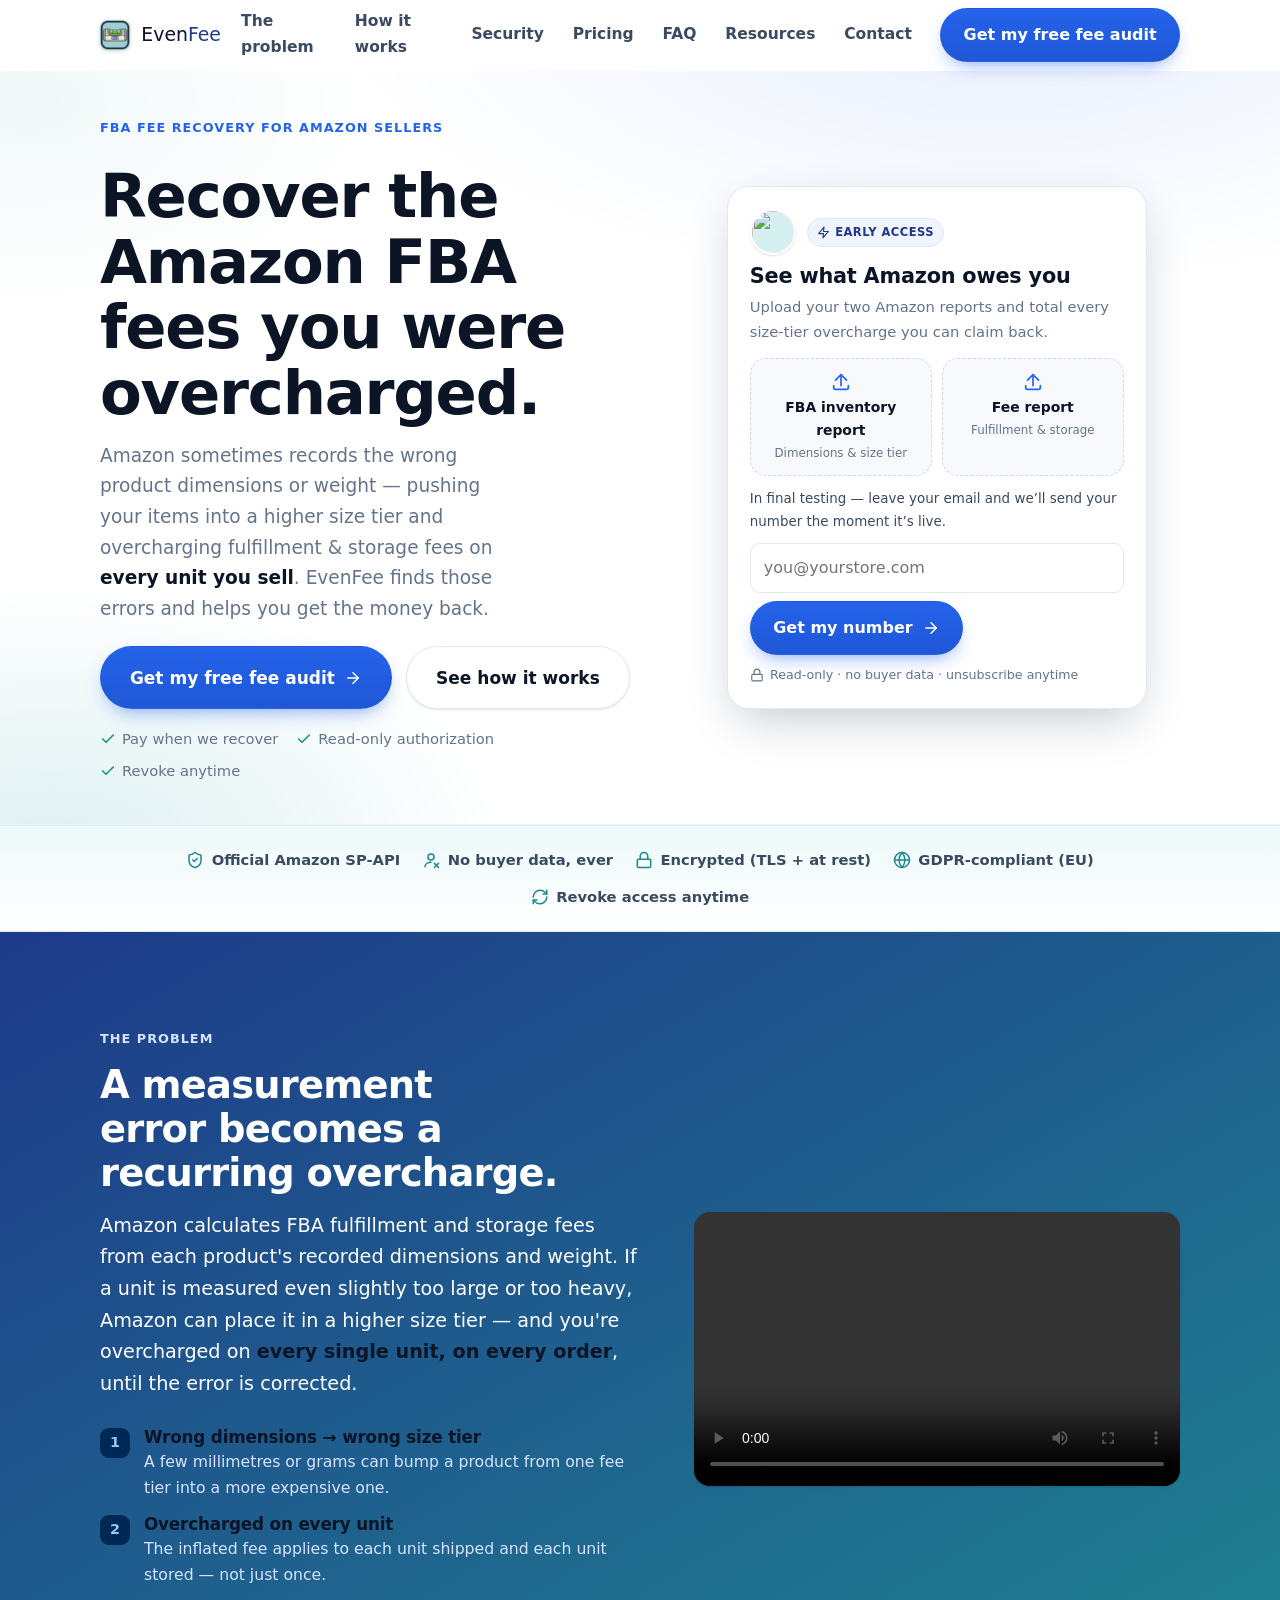
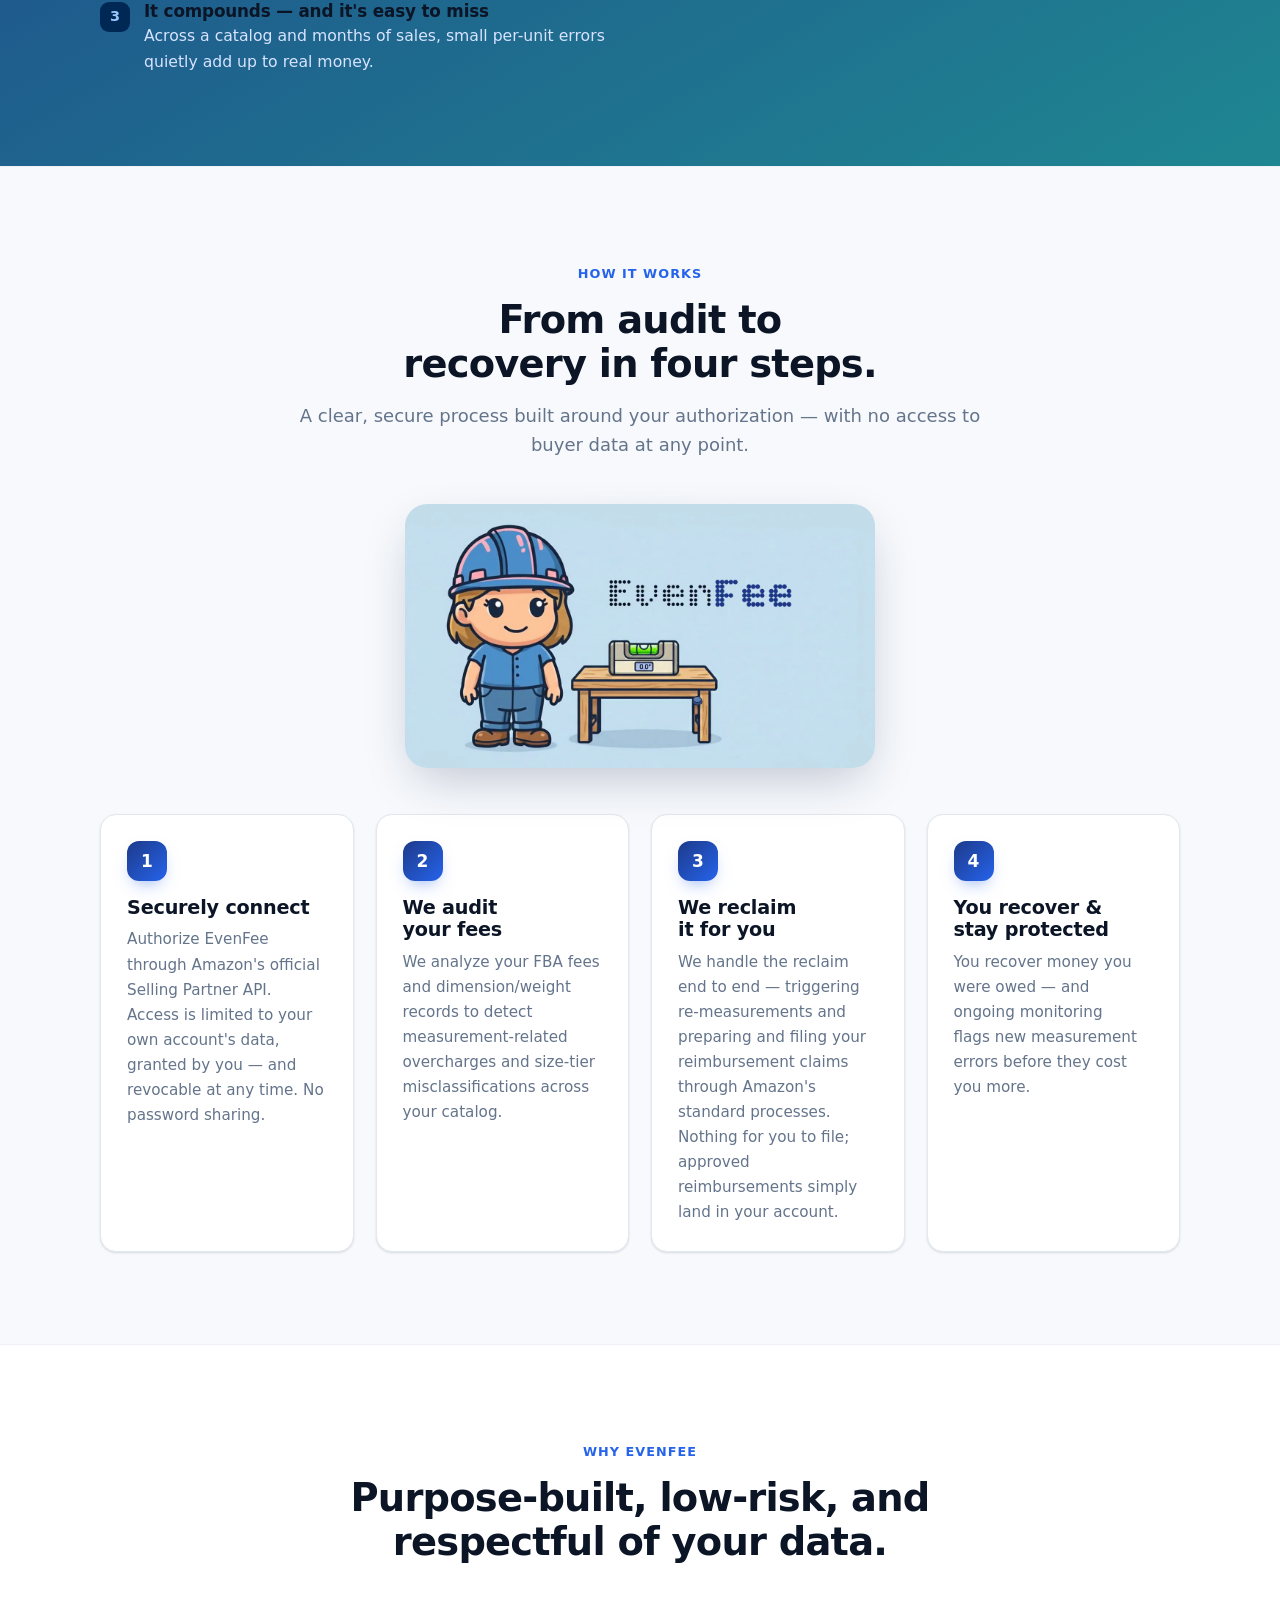
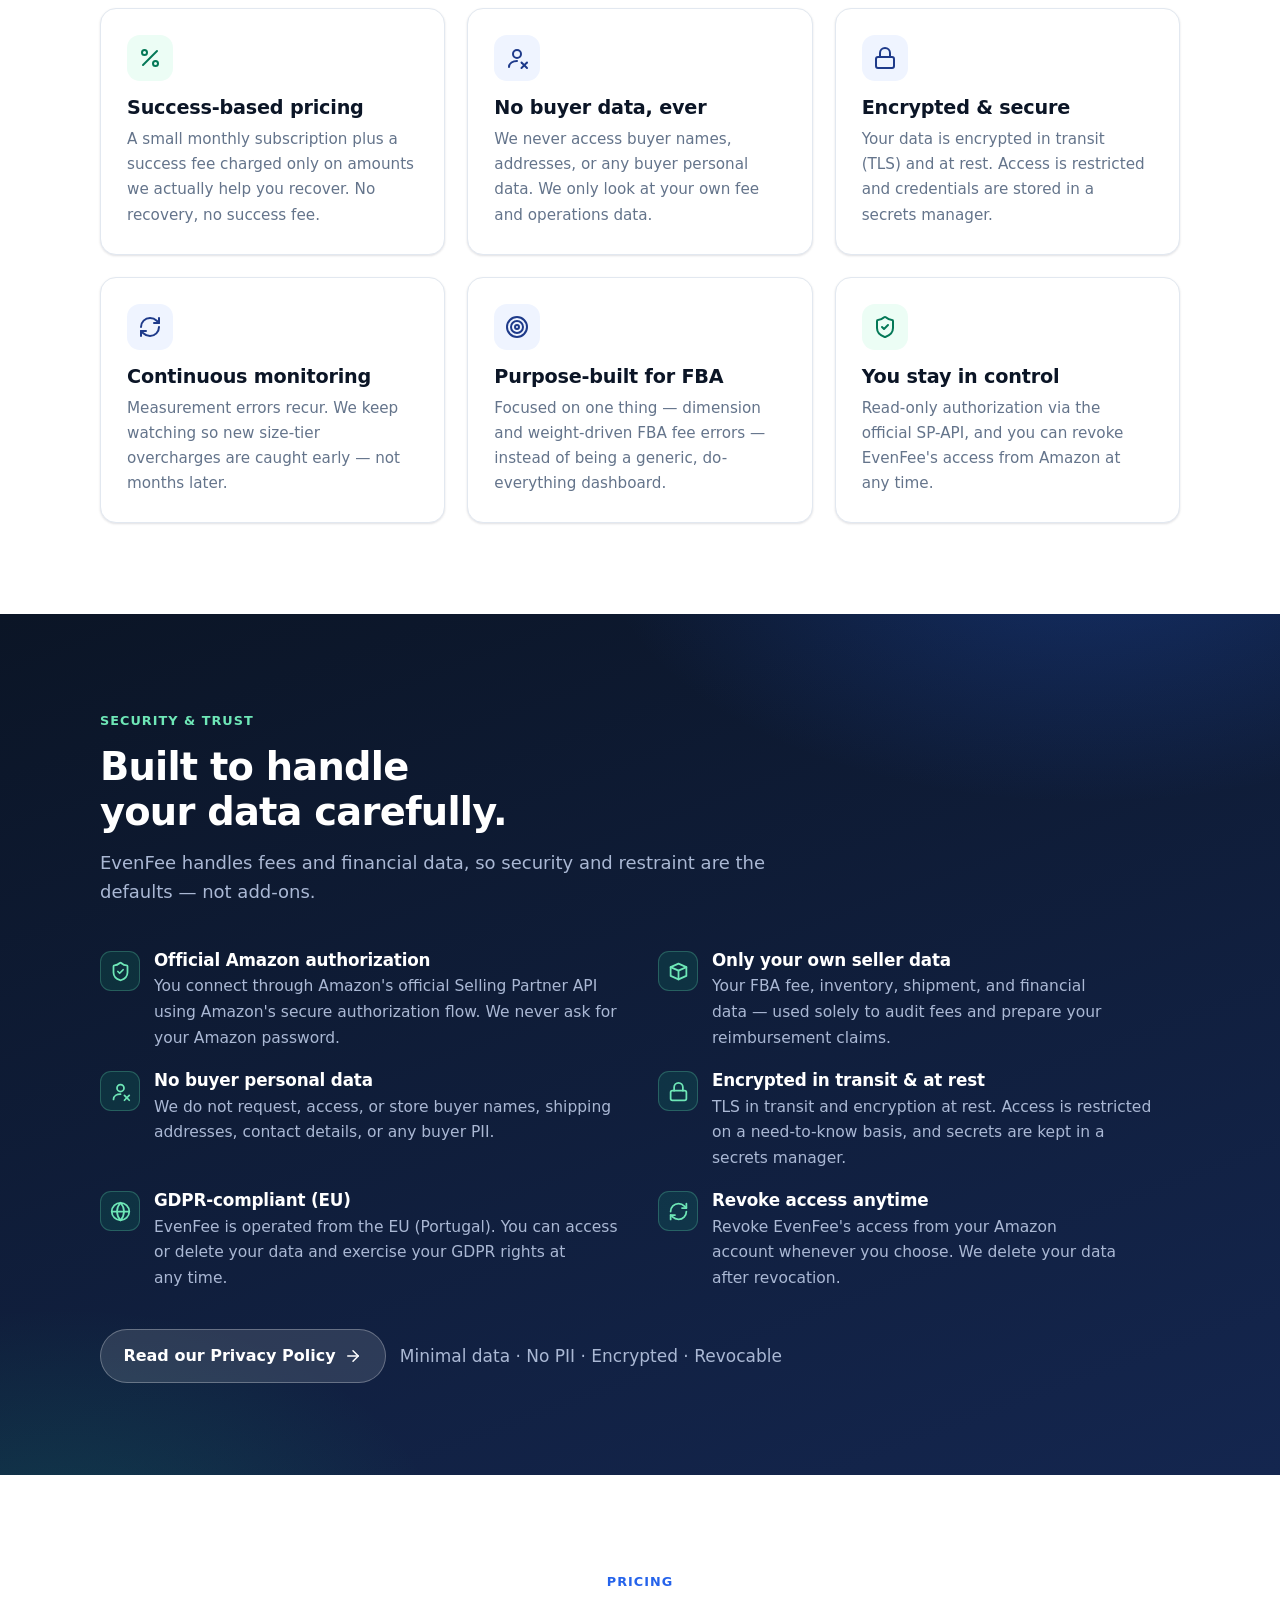
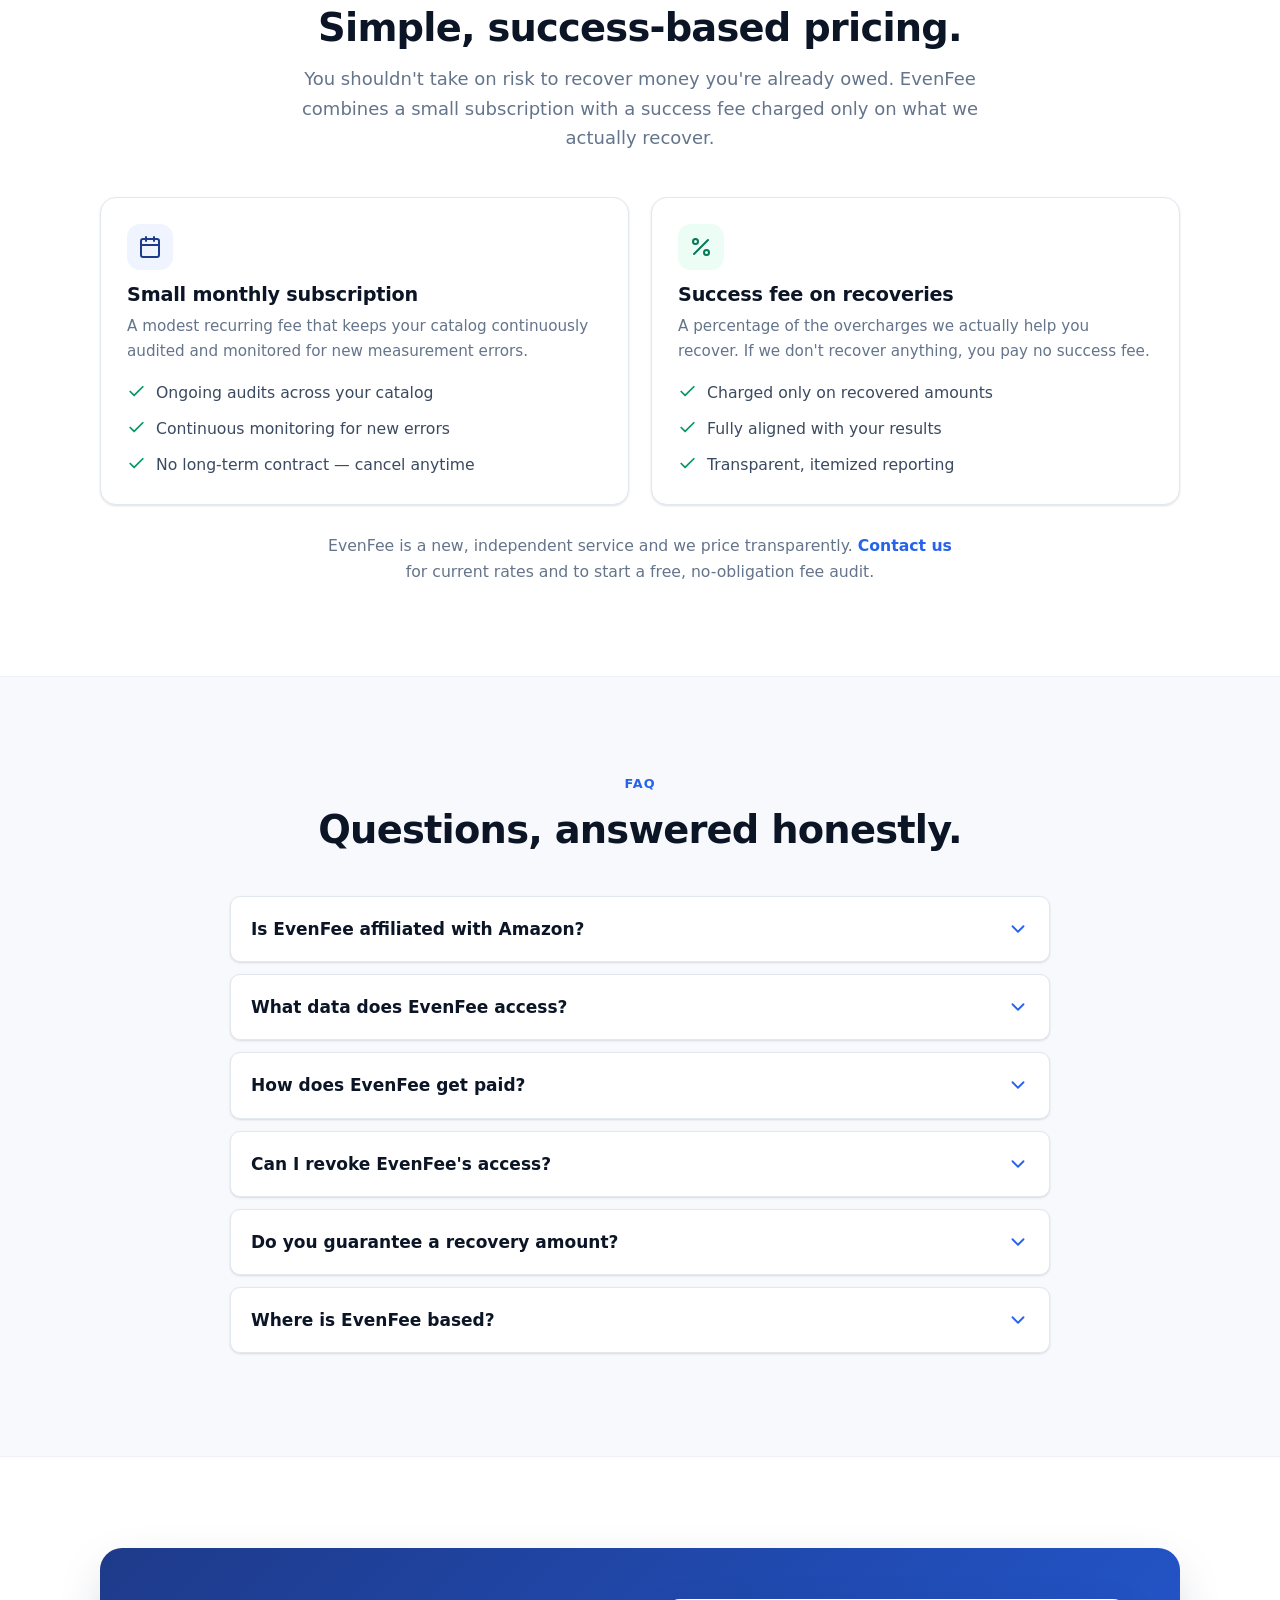
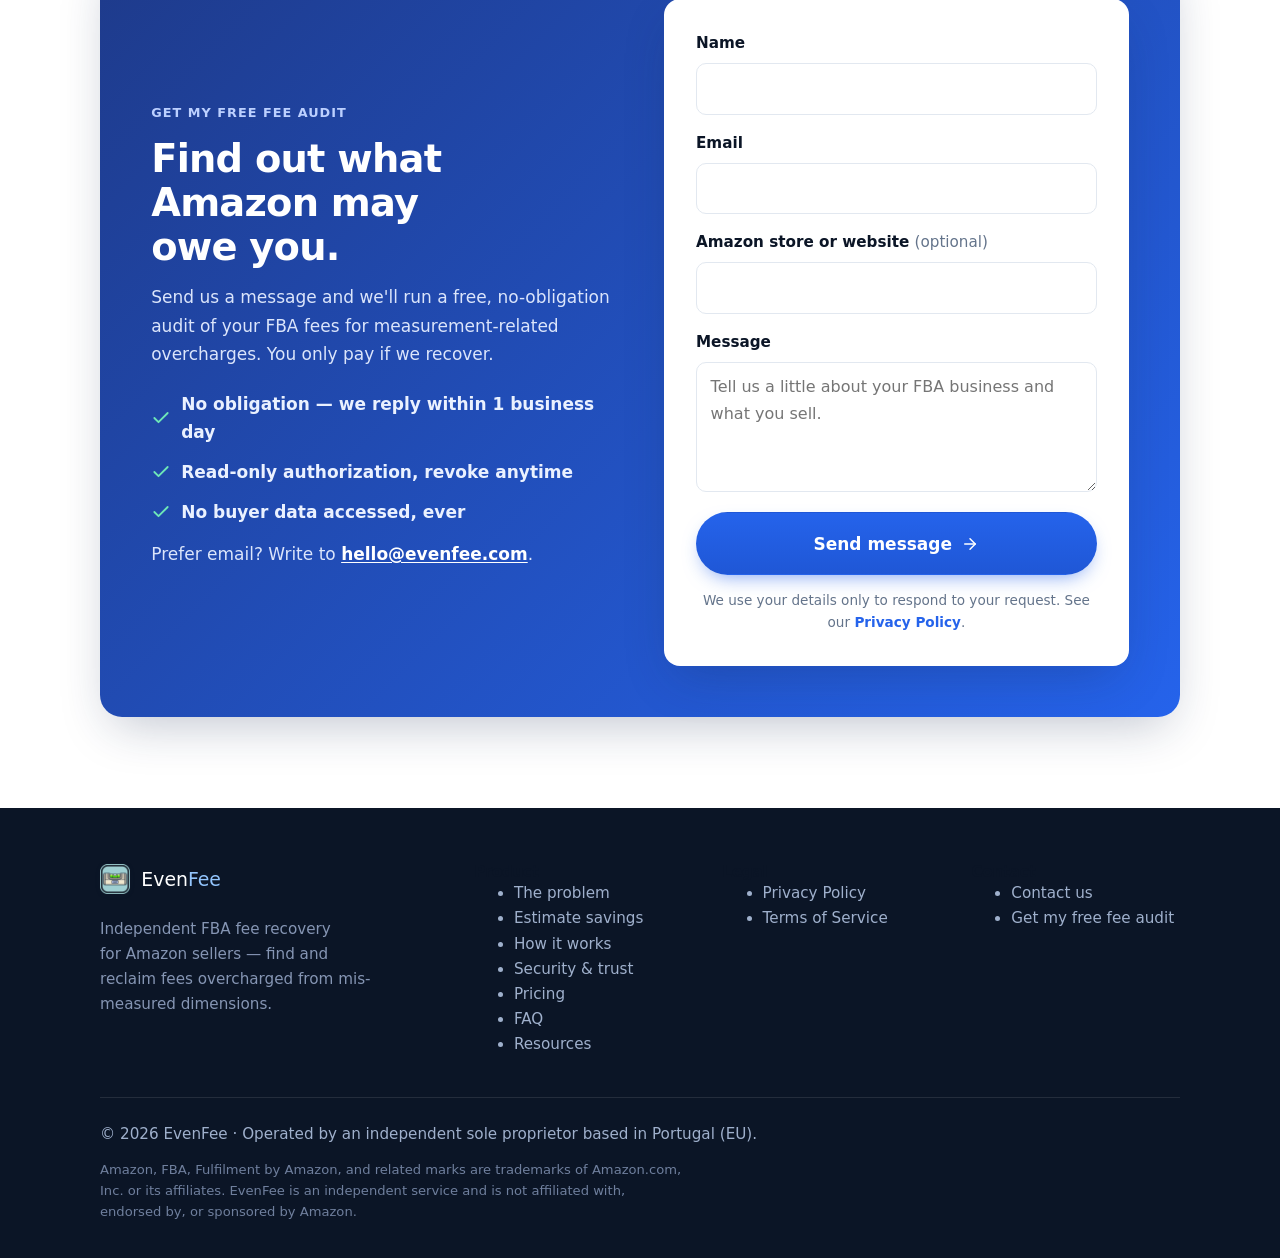
==== commit 14dbe4c8: "Remove black bars from video by using object-fit cover Add object-fit: cover and aspect-ratio: 16/9 " ====
--- a/index.html
+++ b/index.html
@@ -268,21 +268,10 @@
           </div>
 
           <div class="problem__media">
-            <div class="mock" role="img" aria-label="Illustration: the same product billed correctly in a standard tier versus overcharged in an oversize tier.">
-              <div class="mock__top">
-                <span class="mock__title"><span class="dot" aria-hidden="true"></span> Same product, two outcomes</span>
-                <span class="badge badge--warn">Illustration</span>
-              </div>
-              <div class="mock__row" style="background:var(--accent-050); border-color:var(--accent-100)">
-                <span class="label">Measured correctly</span>
-                <span class="val" style="color:var(--accent-700)"><span class="pin pin--ok" aria-hidden="true"></span> Standard tier · lower fee</span>
-              </div>
-              <div class="mock__row" style="background:#fff1f2; border-color:#fecdd3">
-                <span class="label">Recorded too large</span>
-                <span class="val" style="color:#be123c"><span class="pin pin--warn" aria-hidden="true"></span> Oversize tier · higher fee</span>
-              </div>
-              <p class="mock__dims">The difference is billed on <strong>every unit you sell</strong> until corrected.</p>
-            </div>
+            <video width="100%" height="auto" controls style="border-radius: var(--radius); box-shadow: var(--shadow-sm); object-fit: cover; aspect-ratio: 16/9;">
+              <source src="assets/dimension-measurement.mp4" type="video/mp4">
+              Your browser does not support the video tag.
+            </video>
           </div>
         </div>
       </div>
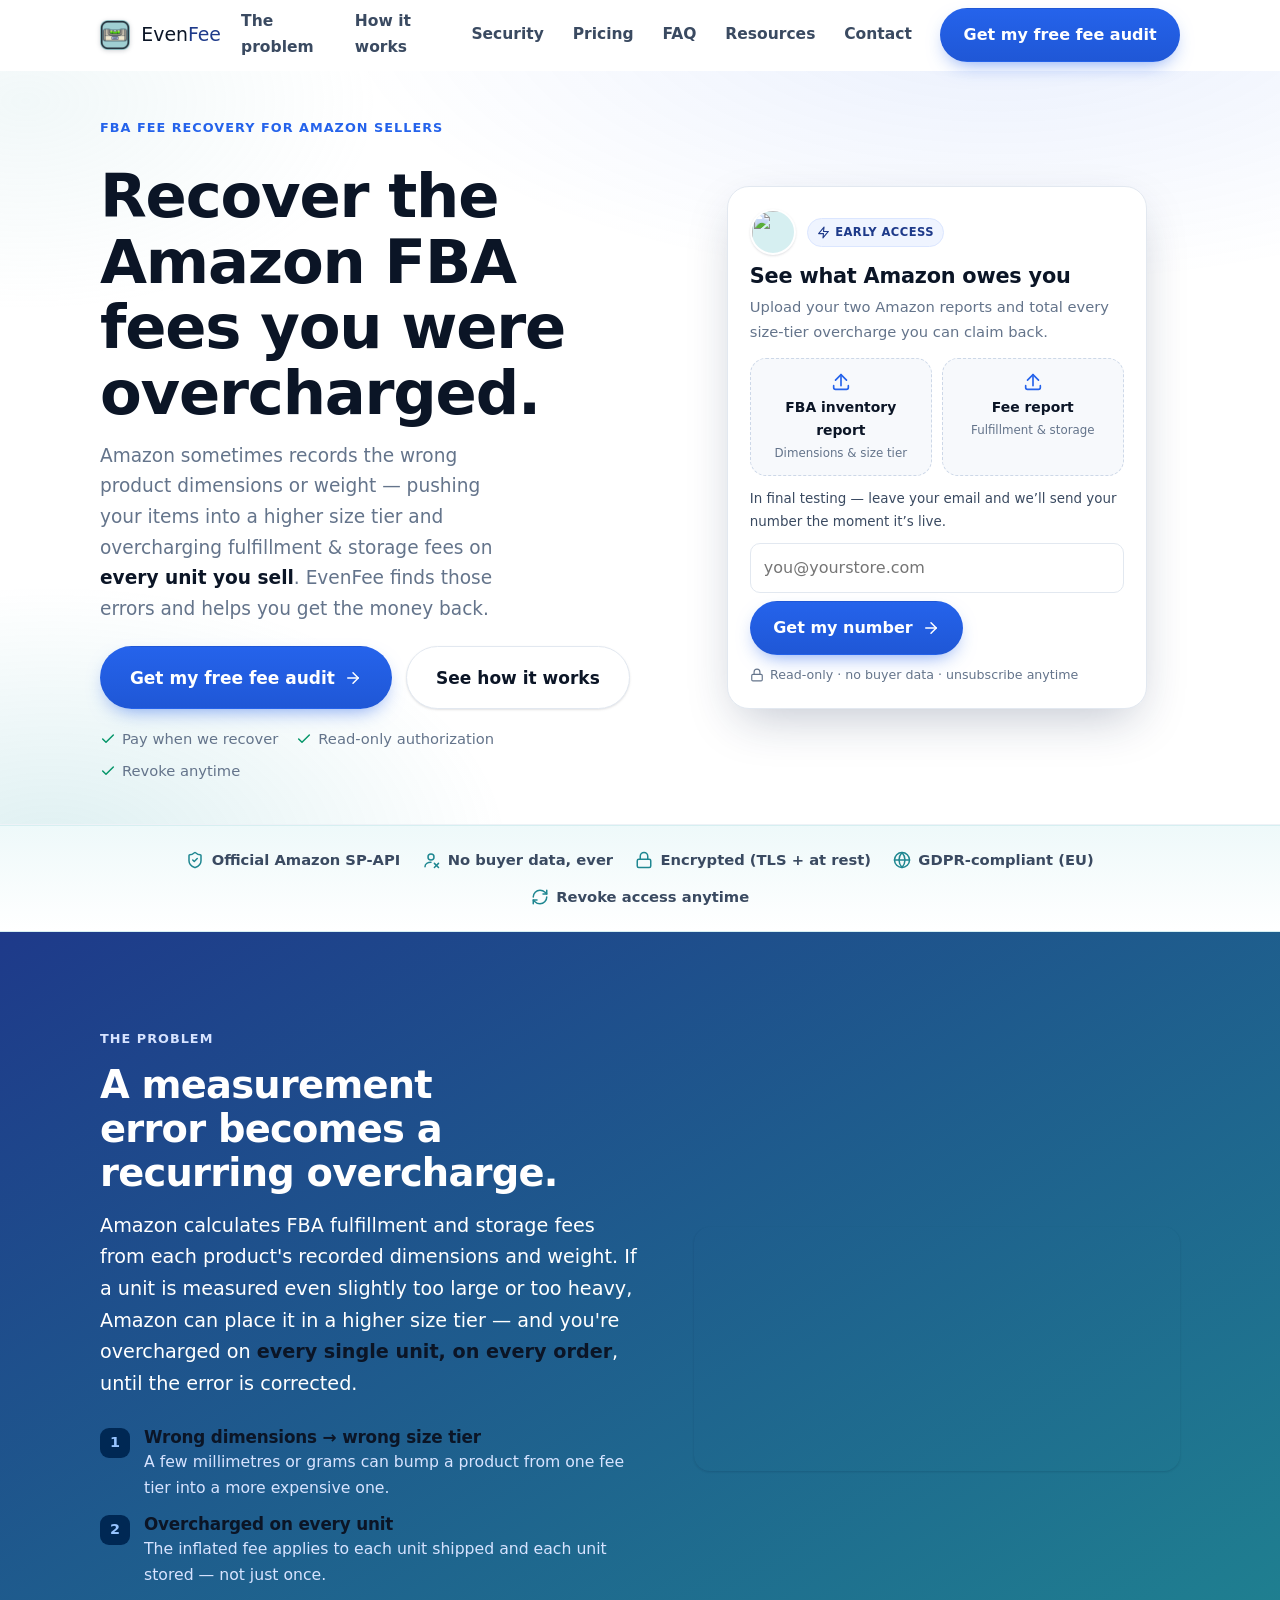
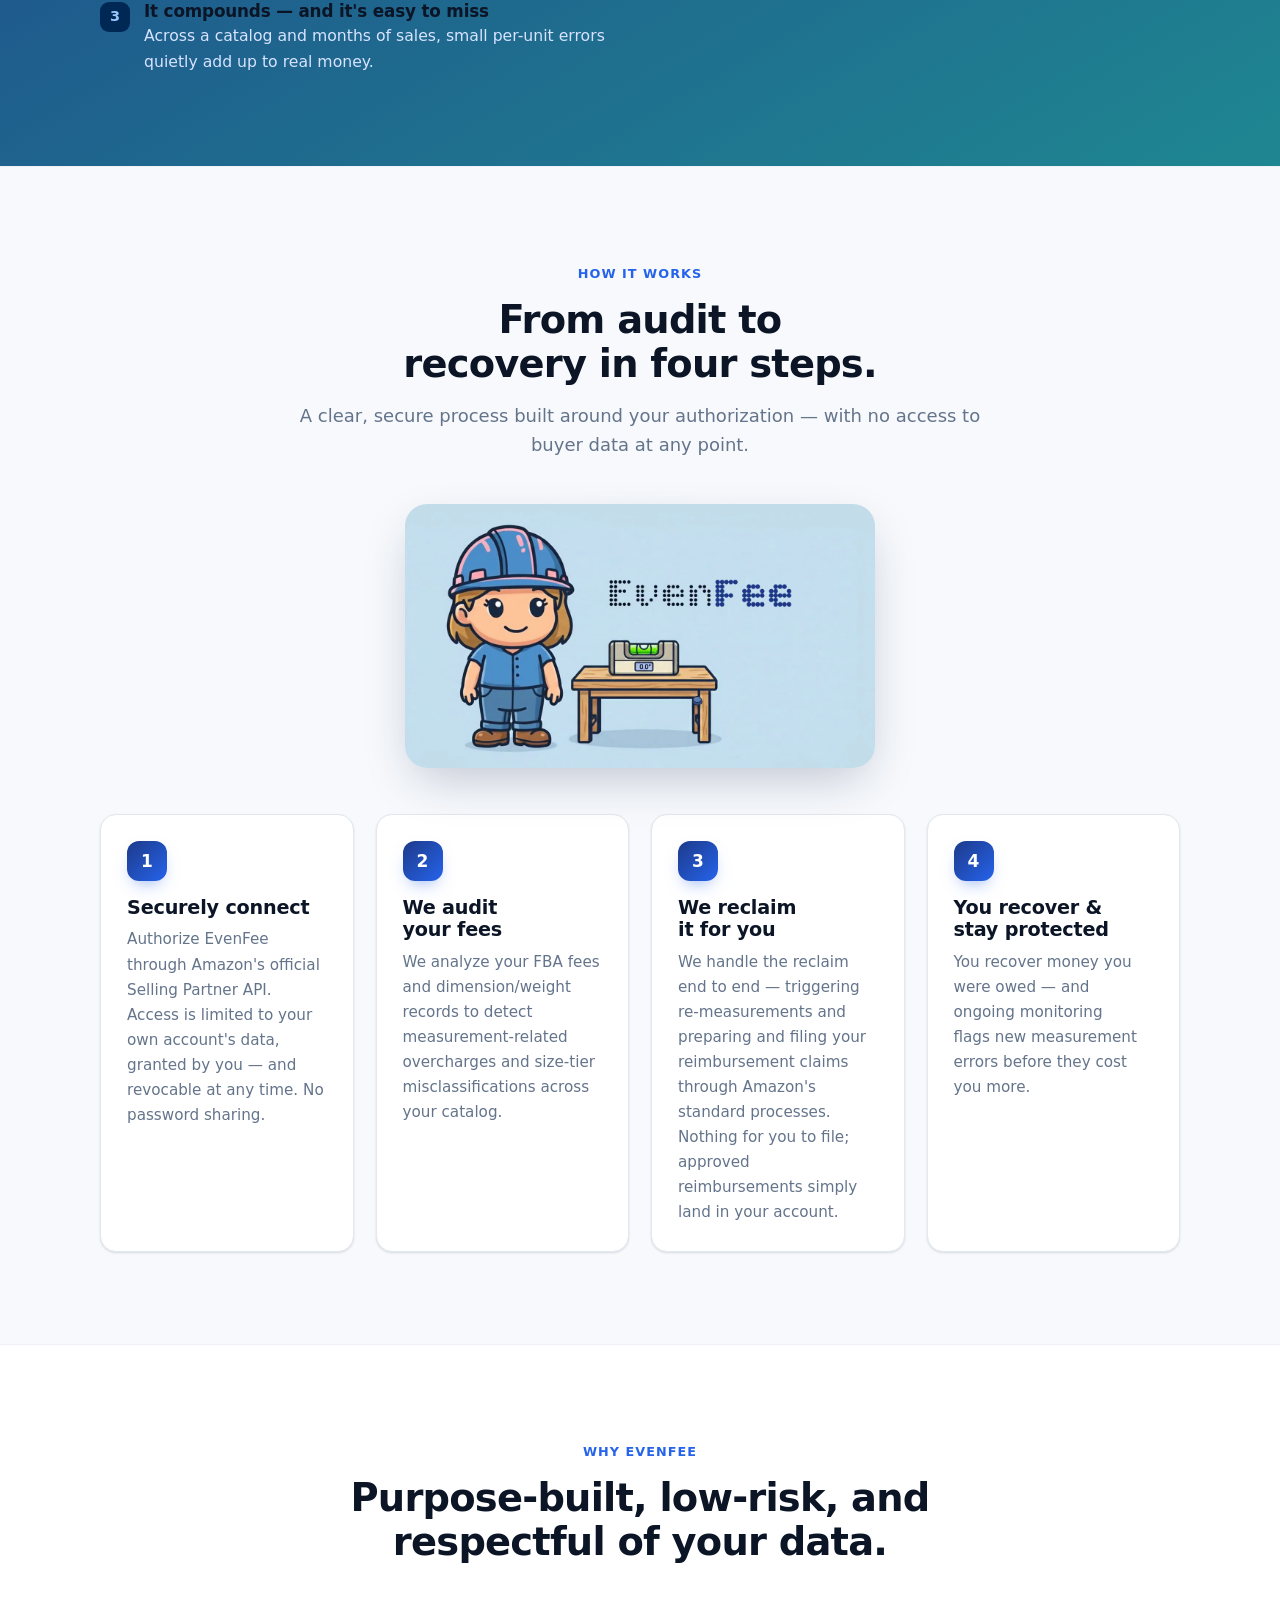
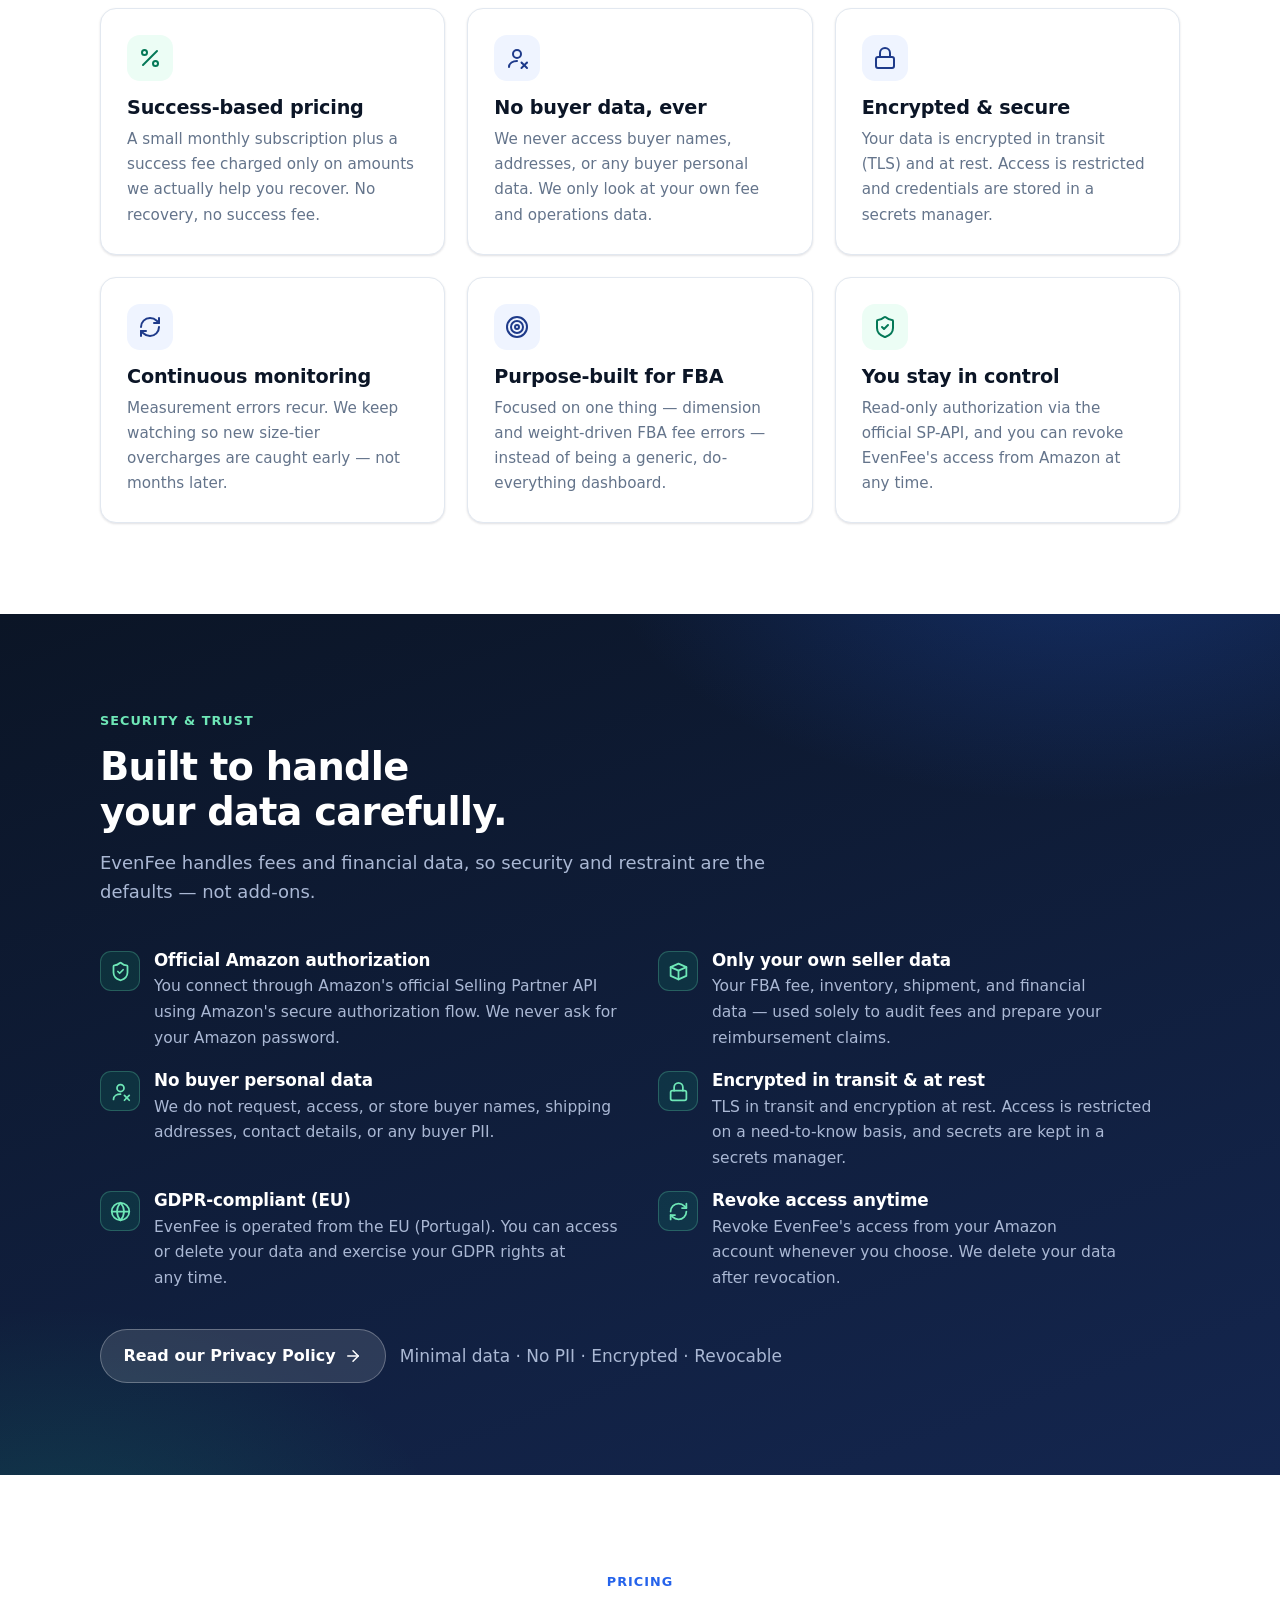
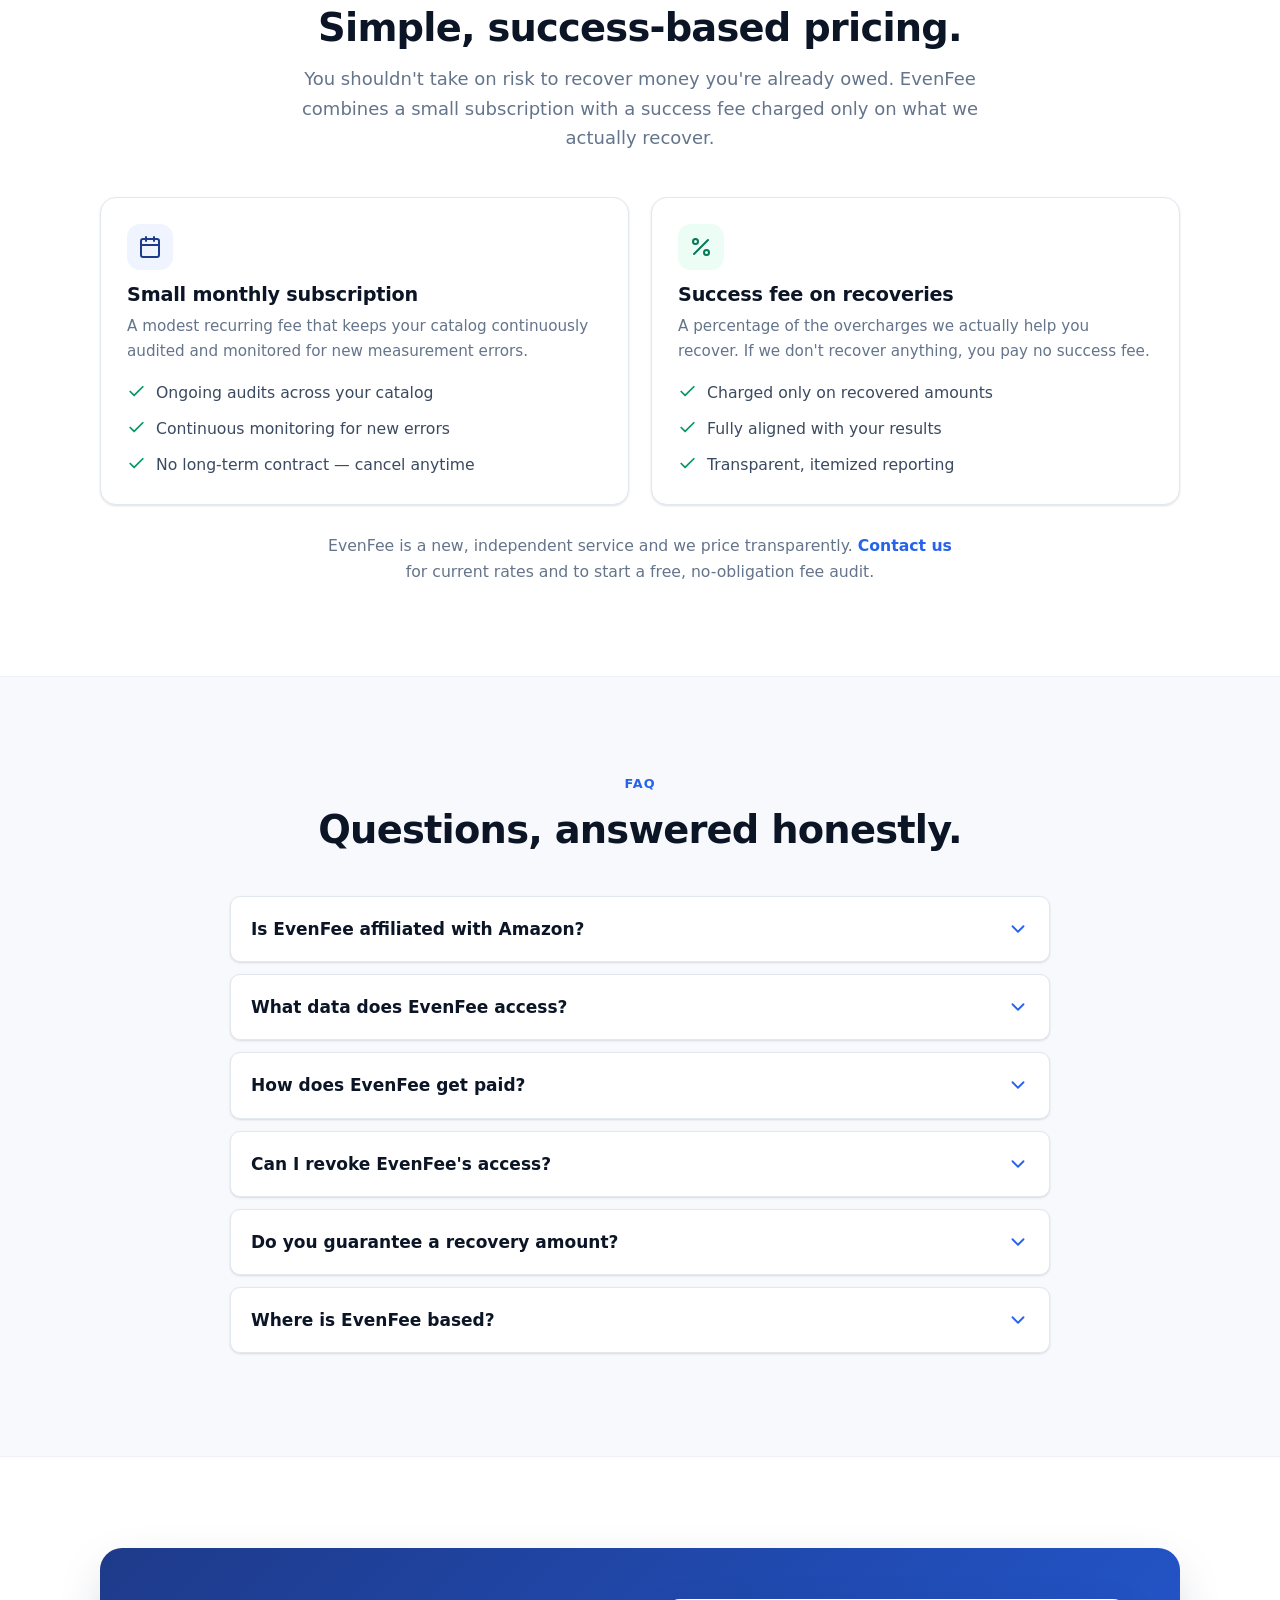
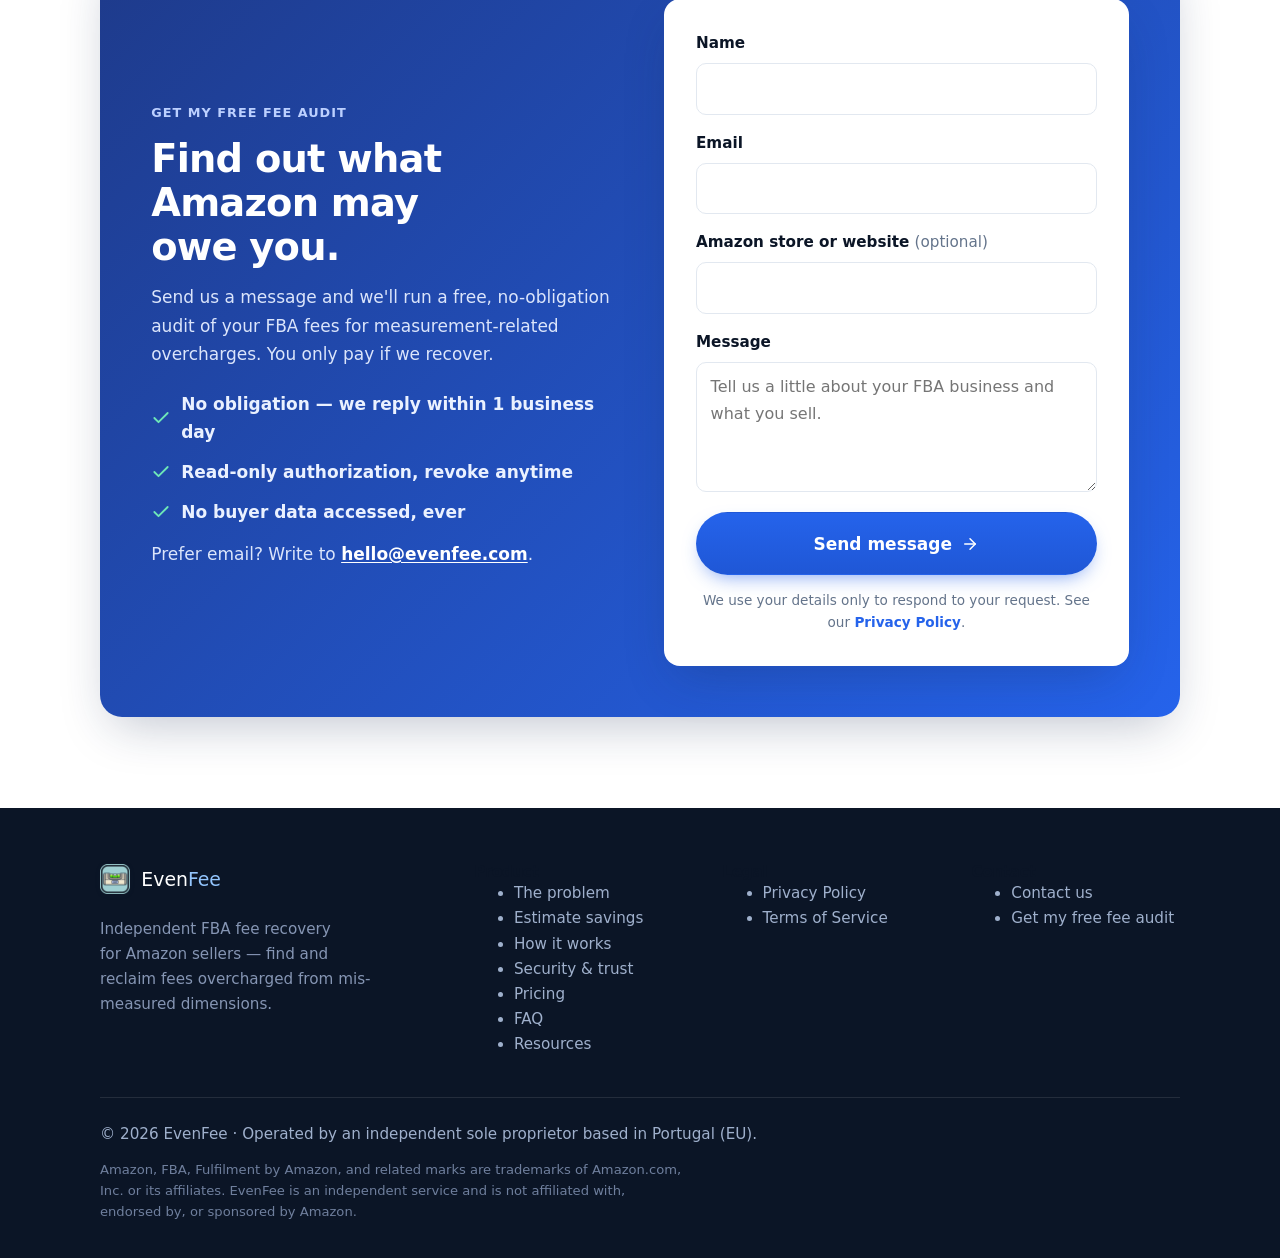
==== commit 527e38b5: "Merge pull request #39 from JeanCamposLabs/claude/confident-euler-ka2g39 Remove controls and black b" ====
--- a/index.html
+++ b/index.html
@@ -268,7 +268,7 @@
           </div>
 
           <div class="problem__media">
-            <video width="100%" height="auto" controls style="border-radius: var(--radius); box-shadow: var(--shadow-sm); object-fit: cover; aspect-ratio: 16/9;">
+            <video class="problem__video" width="100%" height="auto" muted playsinline preload="metadata" style="border-radius: var(--radius); box-shadow: var(--shadow-sm); object-fit: cover; max-width: 100%;">
               <source src="assets/dimension-measurement.mp4" type="video/mp4">
               Your browser does not support the video tag.
             </video>
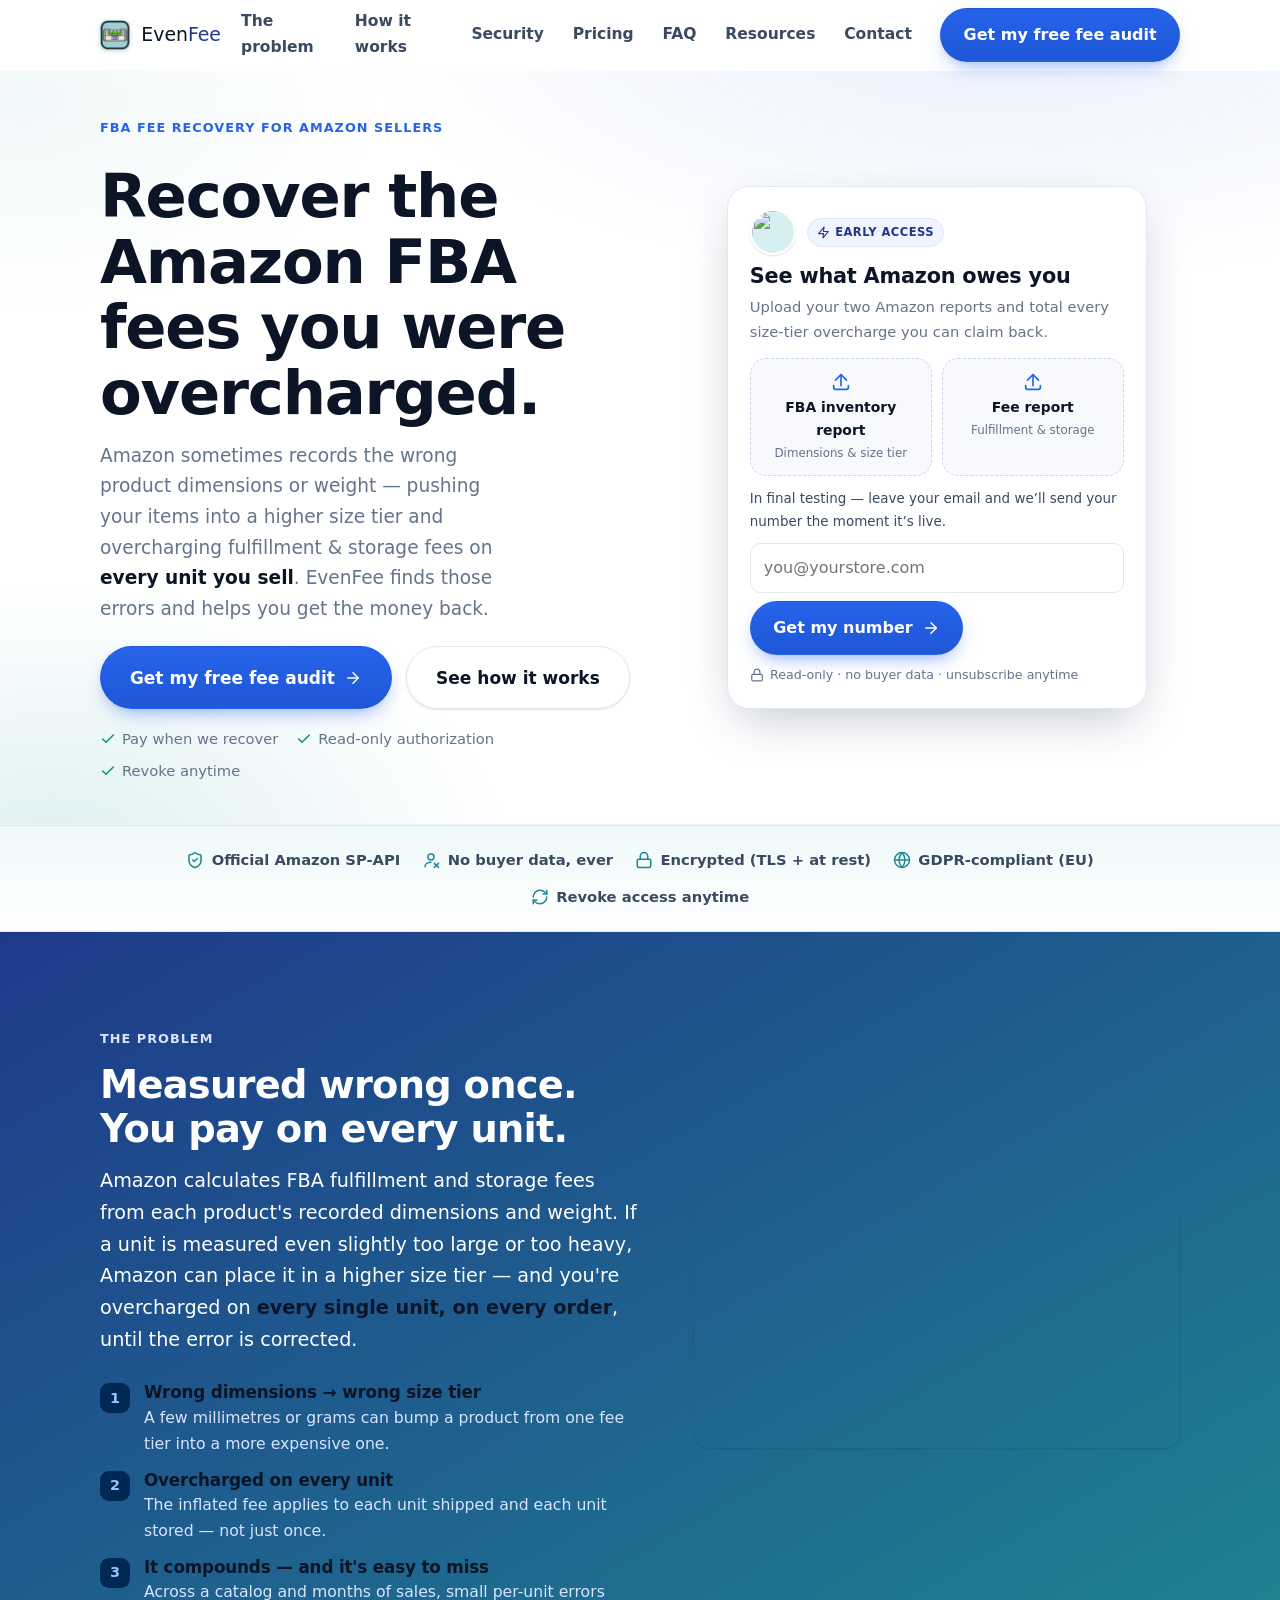
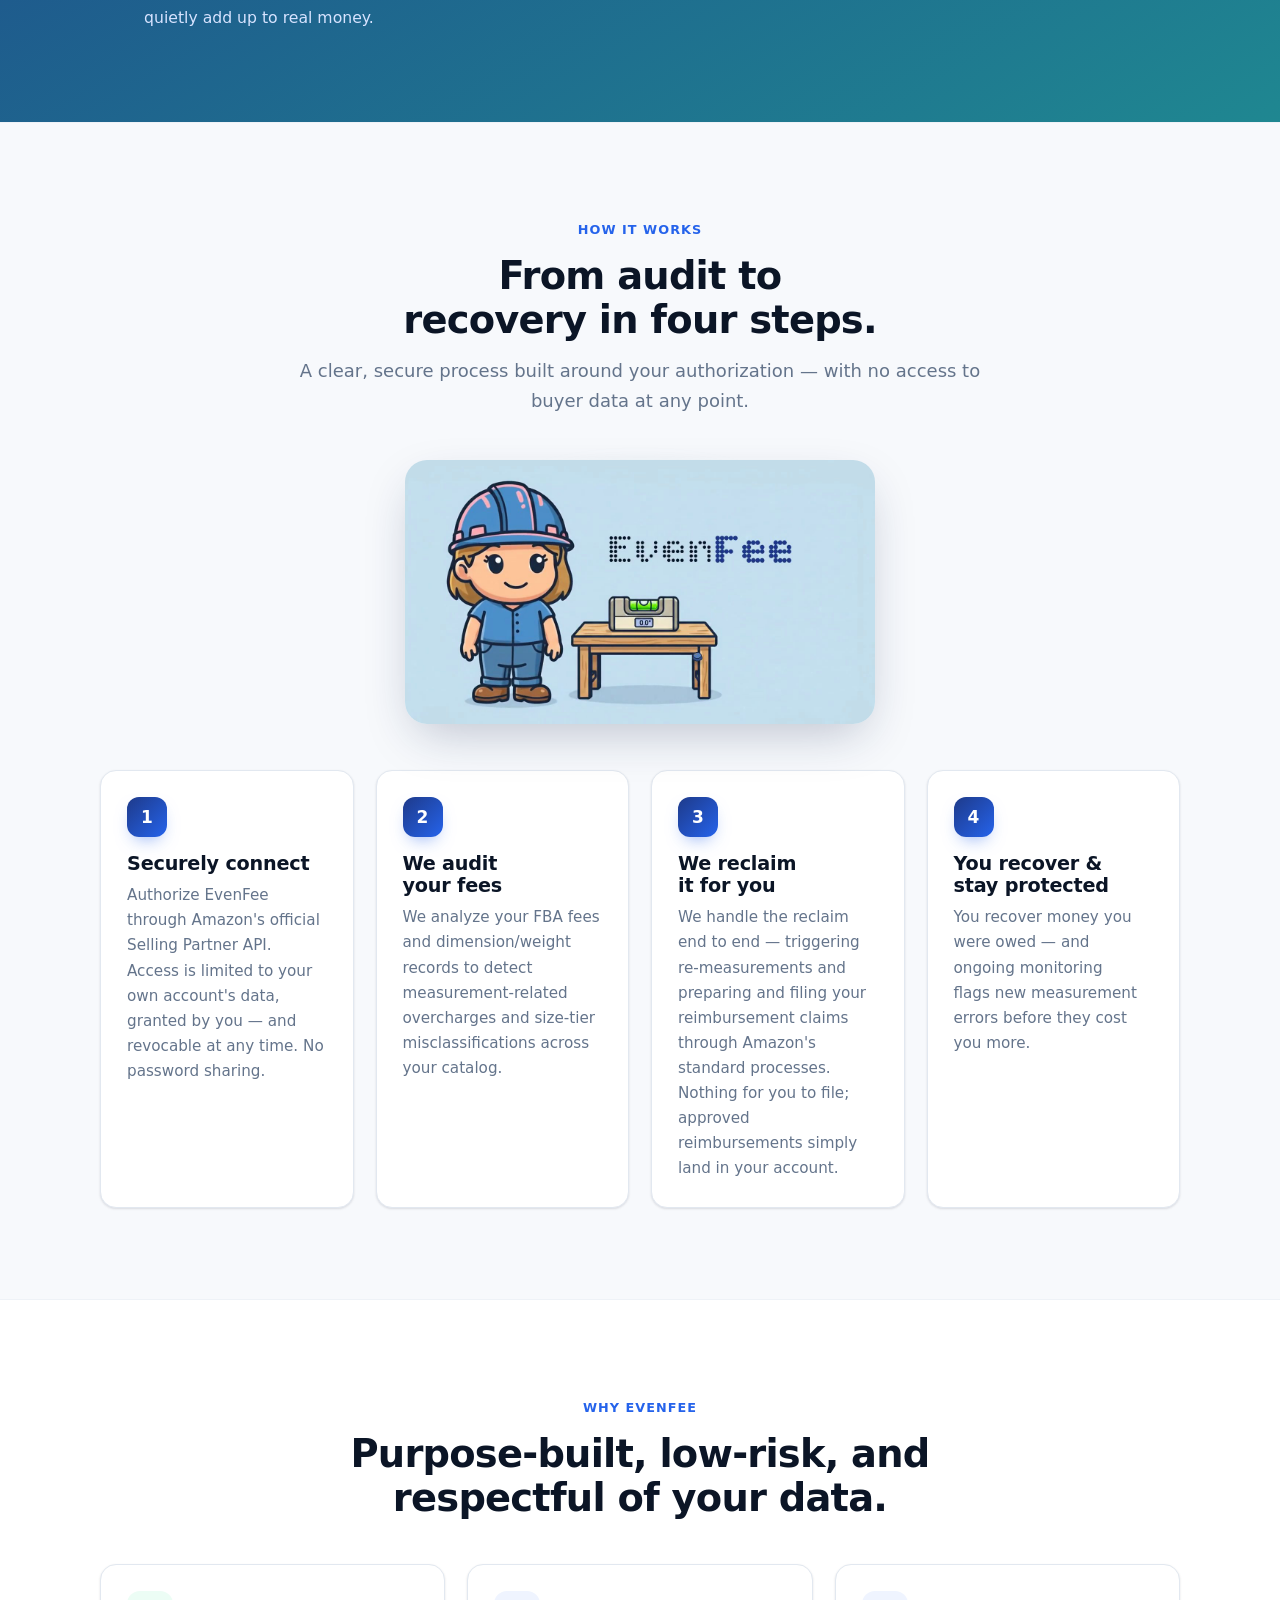
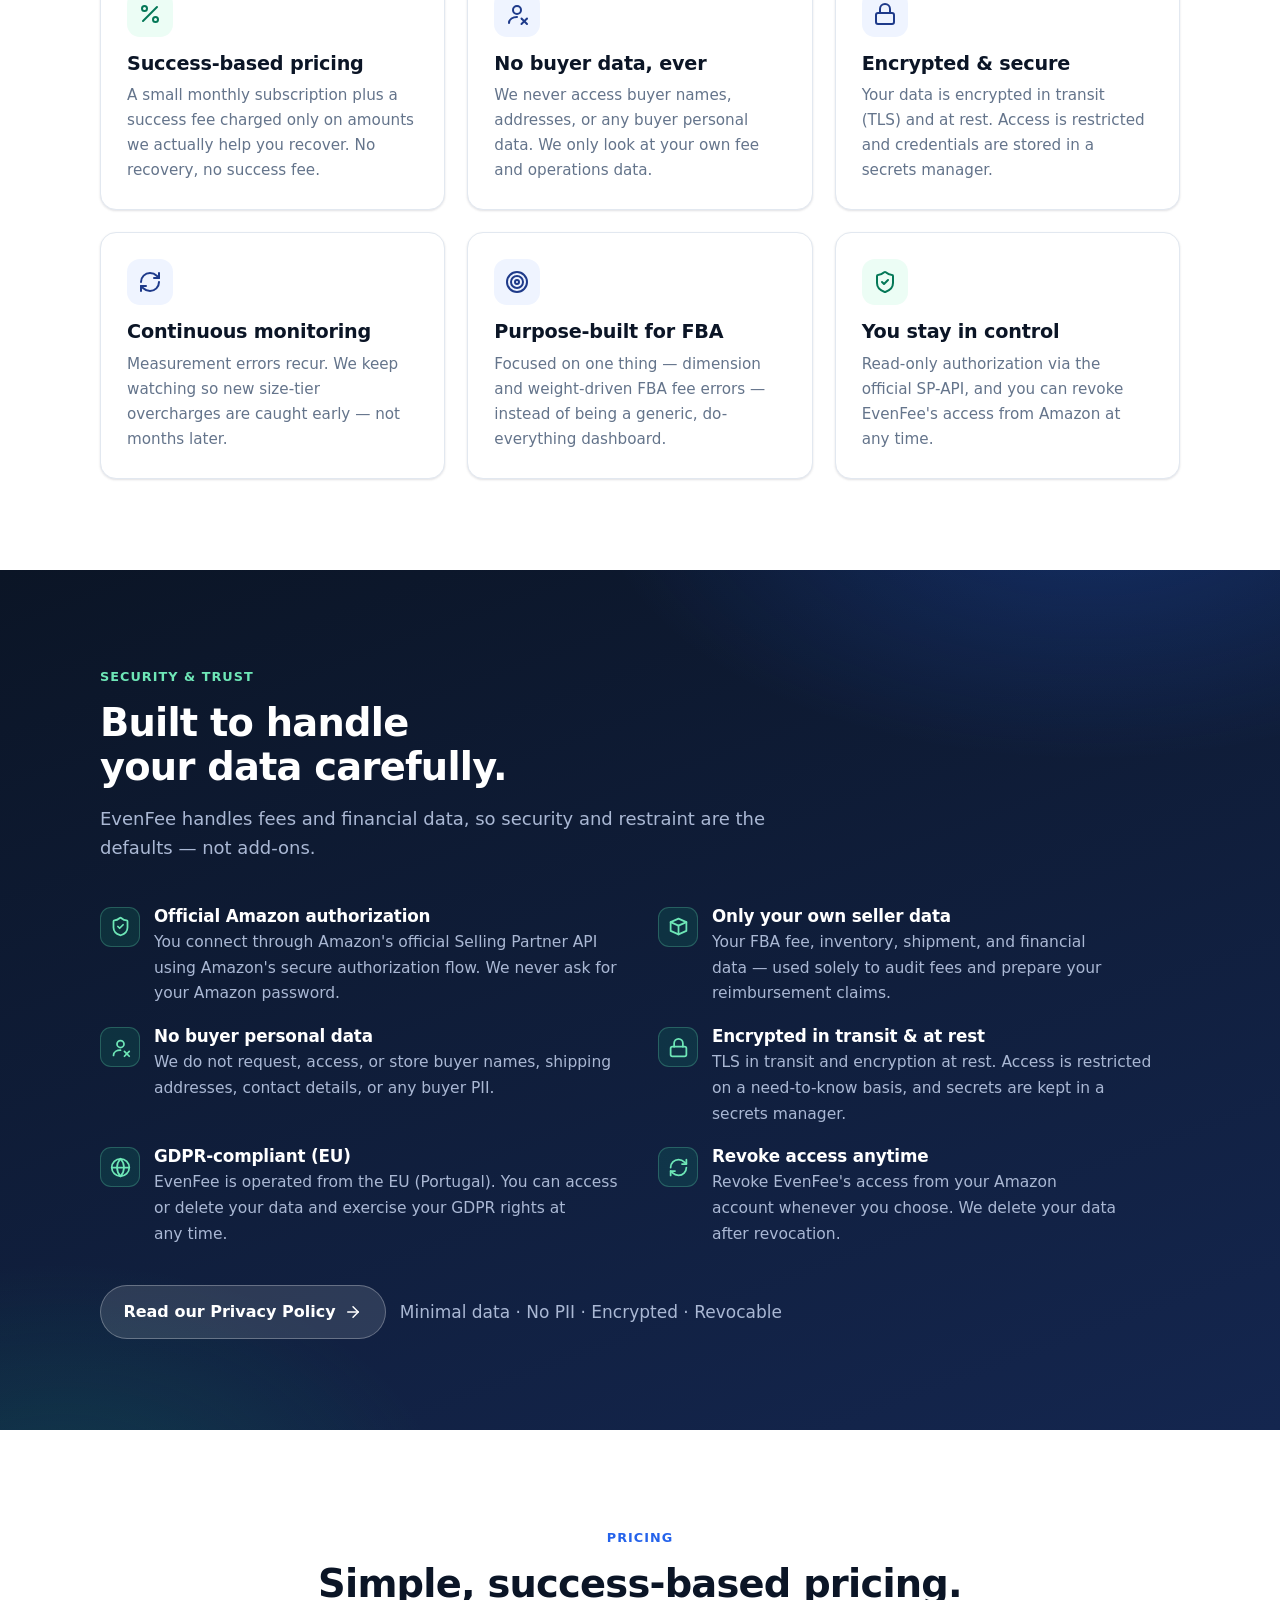
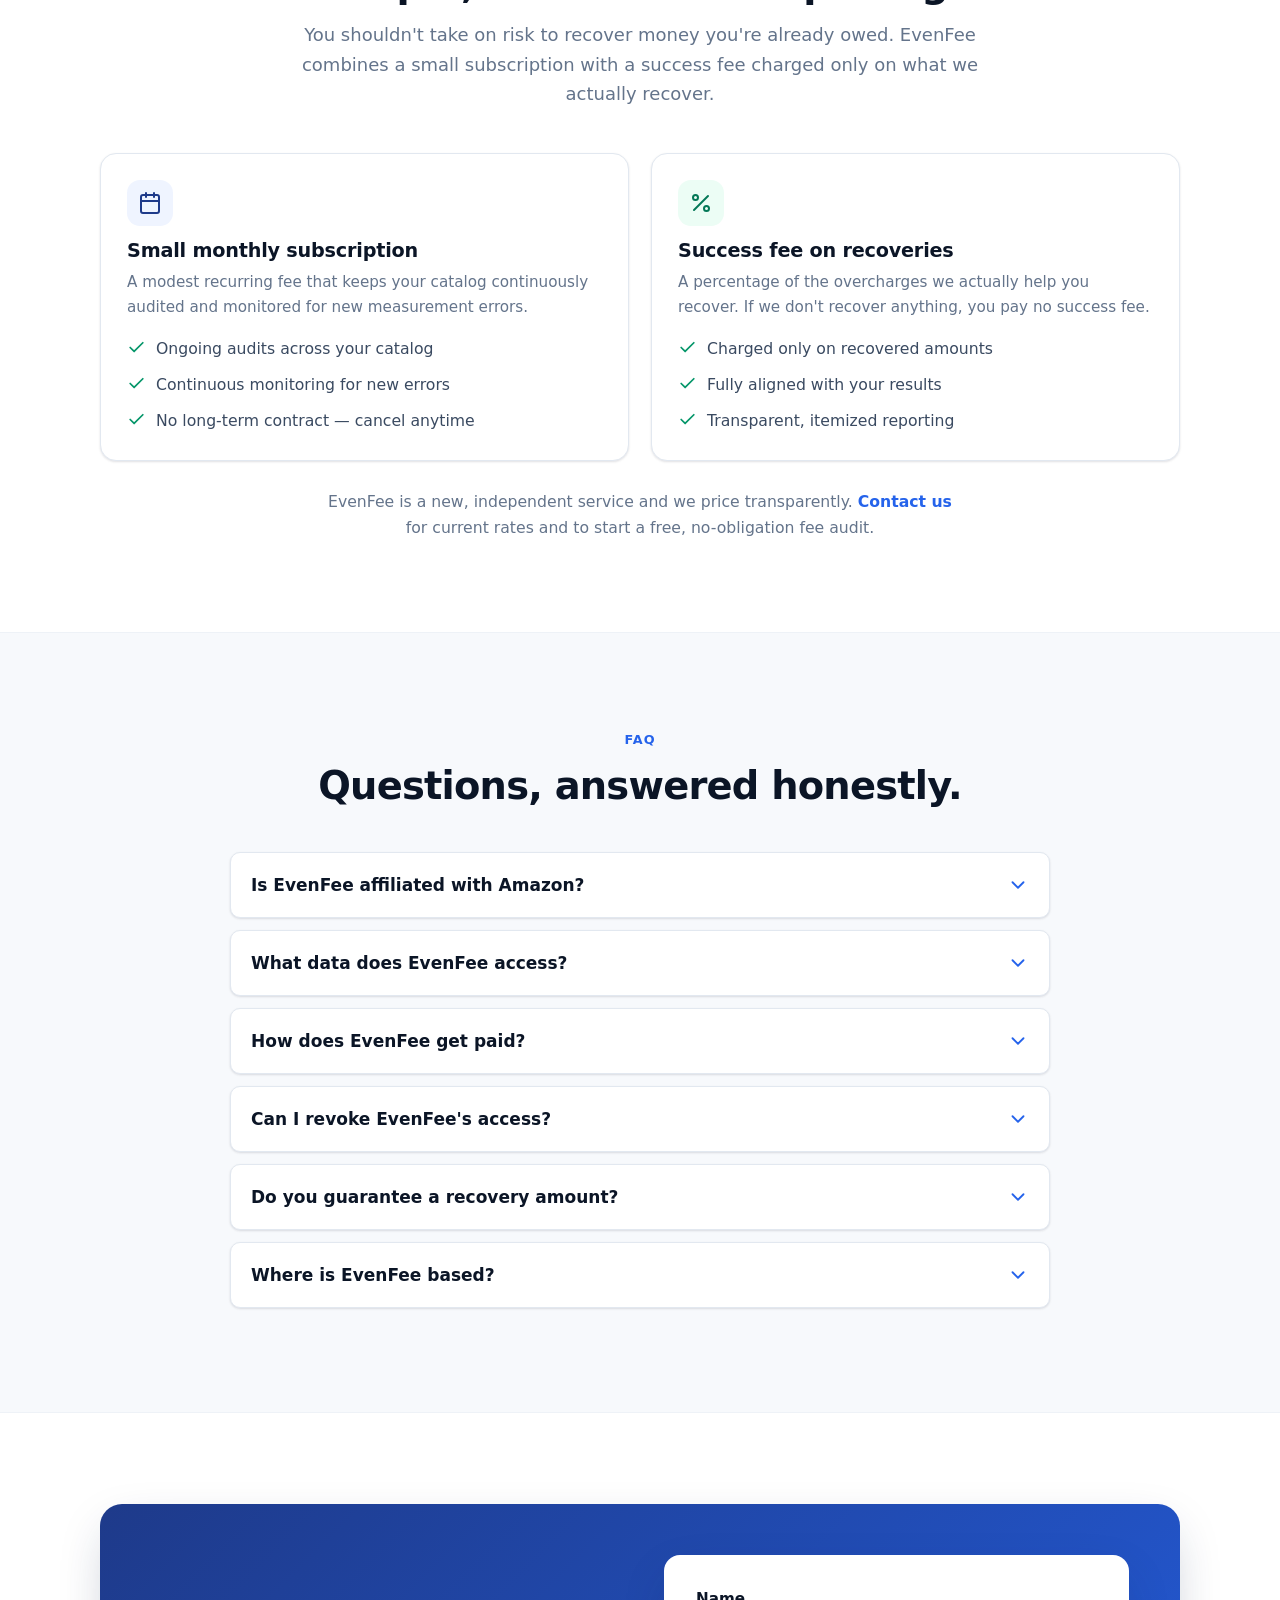
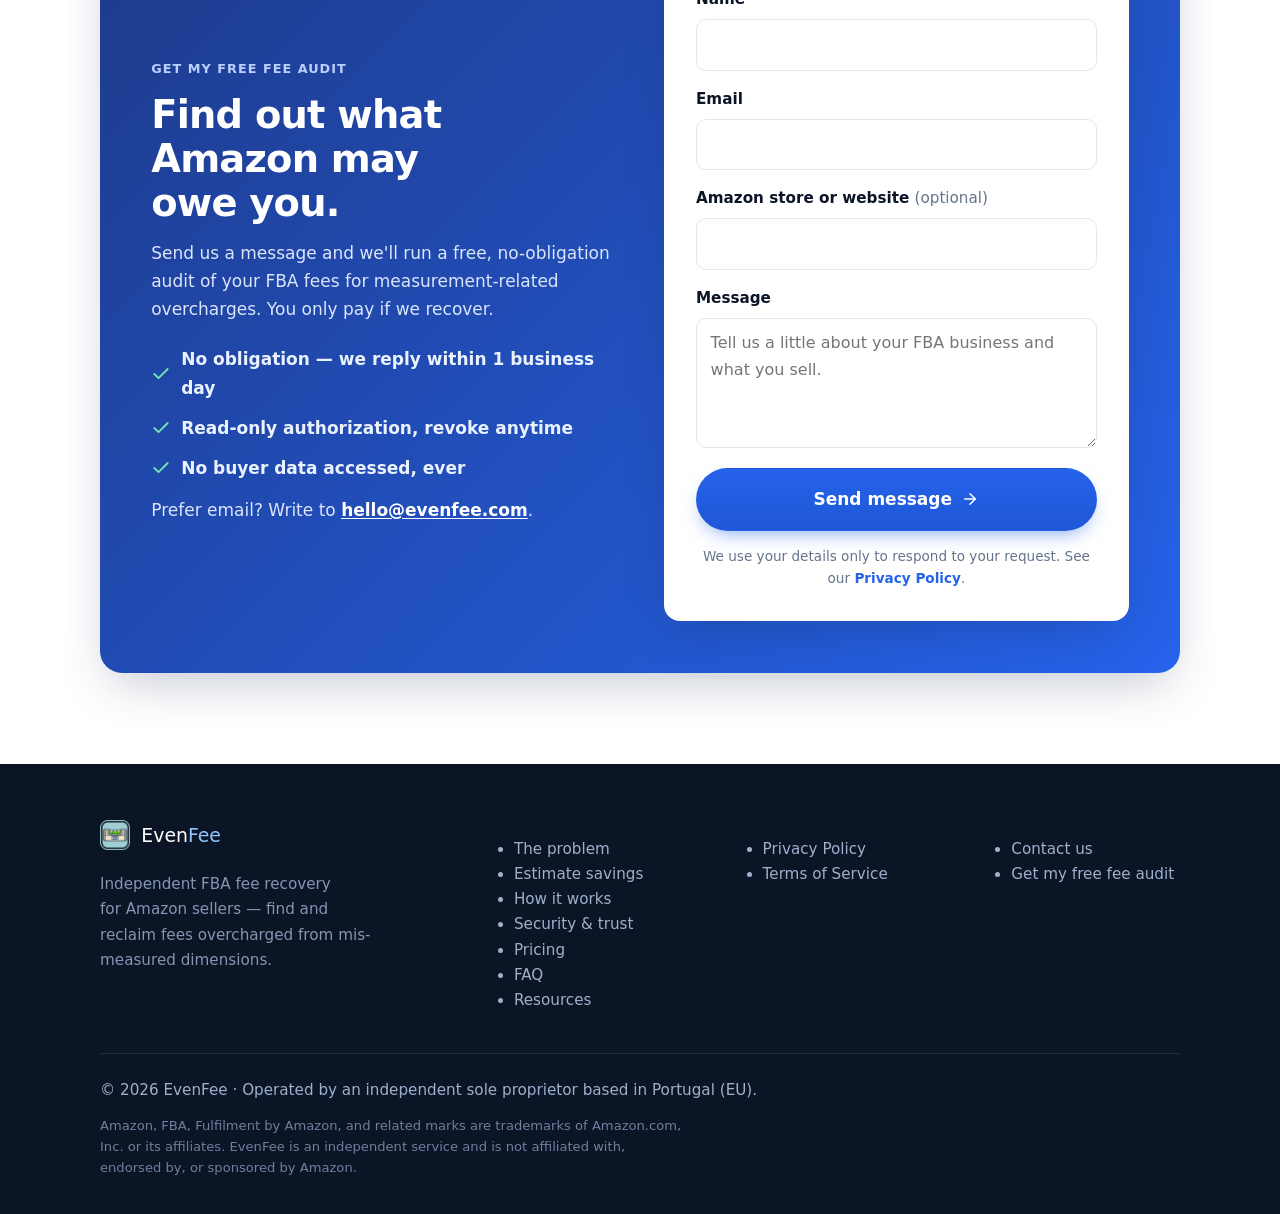
==== commit 3fc659b7: "Merge pull request #43 from JeanCamposLabs/copy/problem-headline Sharpen Problem headline to the one" ====
--- a/index.html
+++ b/index.html
@@ -249,7 +249,7 @@
         <div class="split">
           <div>
             <span class="eyebrow">The problem</span>
-            <h2>A measurement error becomes a recurring overcharge.</h2>
+            <h2>Measured wrong once. You pay on every unit.</h2>
             <p class="lead" style="margin-top:14px">Amazon calculates FBA fulfillment and storage fees from each product's recorded dimensions and weight. If a unit is measured even slightly too large or too heavy, Amazon can place it in a higher size tier — and you're overcharged on <strong>every single unit, on every order</strong>, until the error is corrected.</p>
             <div class="problem__points">
               <div class="problem__point">
@@ -268,7 +268,7 @@
           </div>
 
           <div class="problem__media">
-            <video class="problem__video" width="100%" height="auto" muted playsinline preload="metadata" style="border-radius: var(--radius); box-shadow: var(--shadow-sm); object-fit: cover; max-width: 100%;">
+            <video class="problem__video" width="100%" height="auto" muted playsinline preload="metadata" style="border-radius: var(--radius); box-shadow: var(--shadow-sm); display: block;">
               <source src="assets/dimension-measurement.mp4" type="video/mp4">
               Your browser does not support the video tag.
             </video>
--- a/assets/styles.css
+++ b/assets/styles.css
@@ -563,6 +563,7 @@
 .problem__point h3 { font-size: 1.05rem; }
 .problem__point p { color: var(--muted); font-size: .98rem; margin-top: 2px; }
 .problem__media { display: flex; align-items: center; justify-content: center; }
+.problem__video { width: 100%; height: auto; }
 
 @media (min-width: 940px) {
   .split { display: grid; grid-template-columns: 1.05fr .95fr; gap: 56px; align-items: center; }
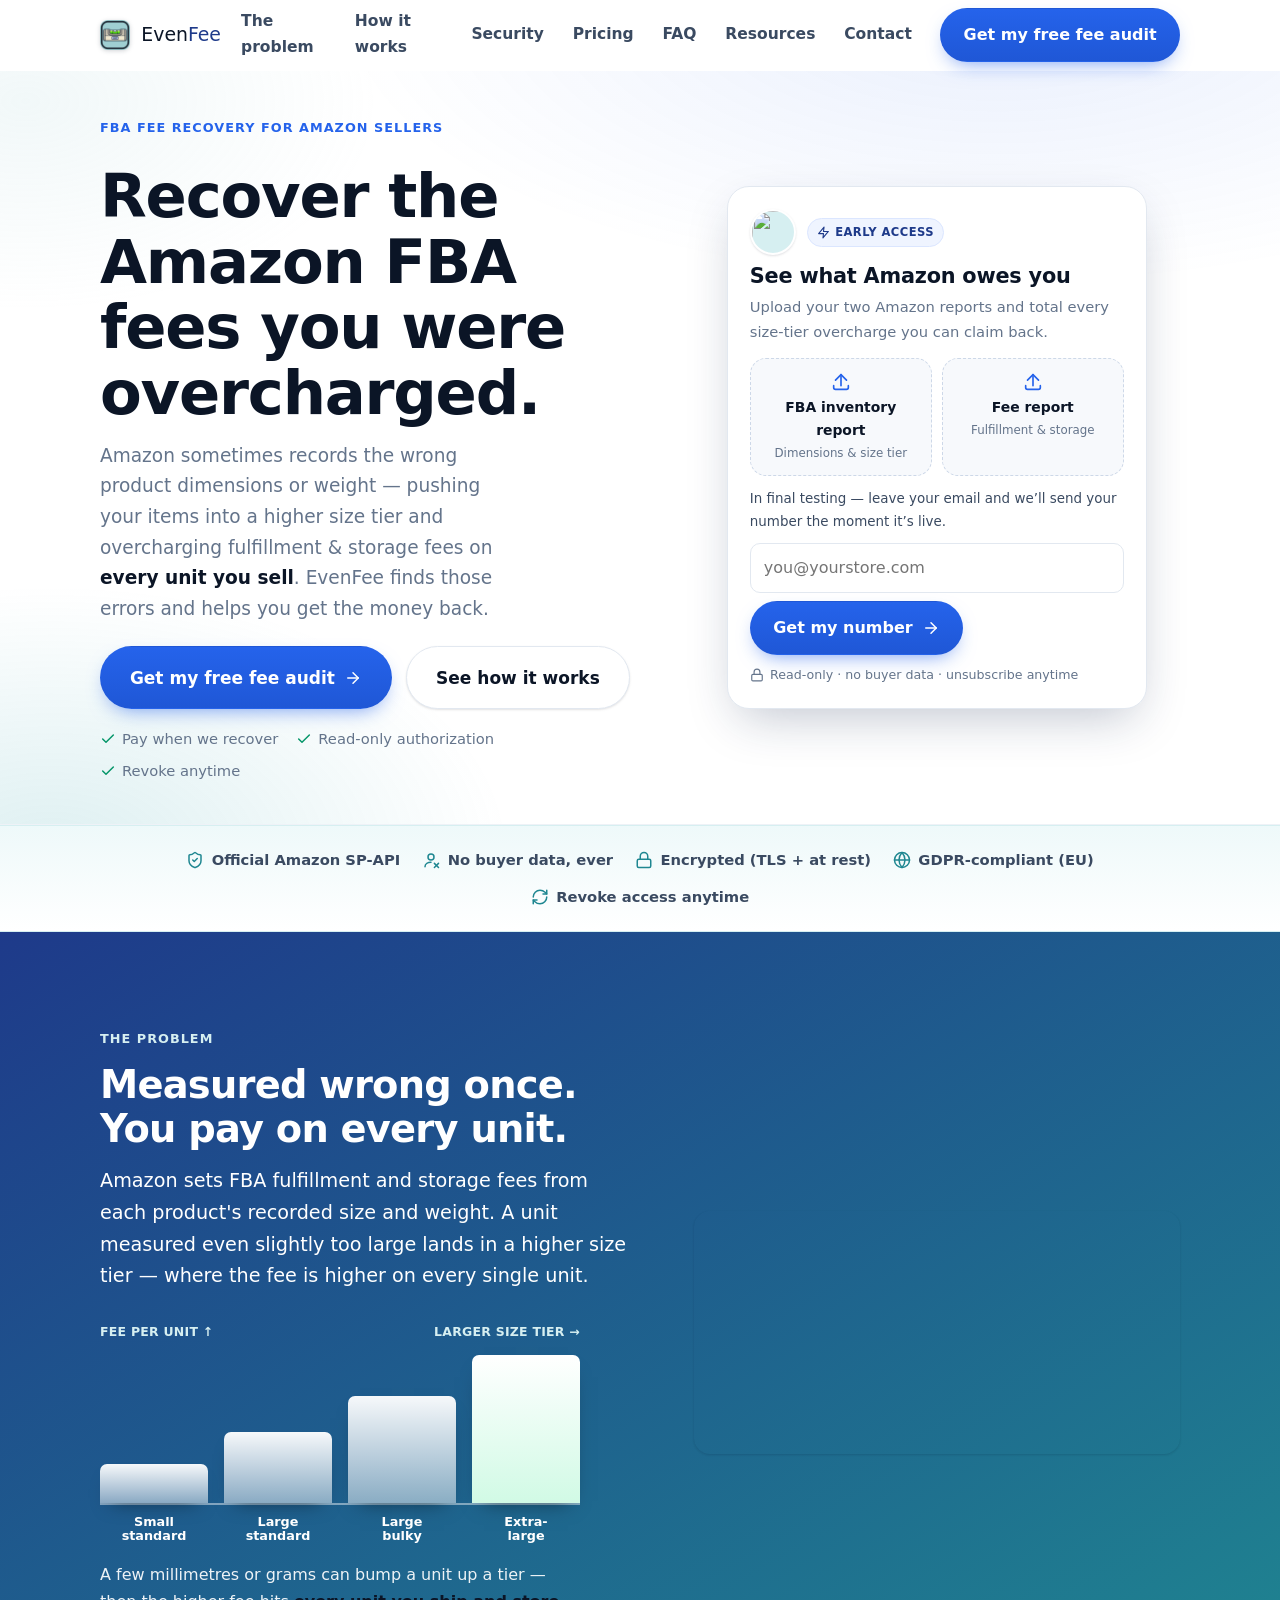
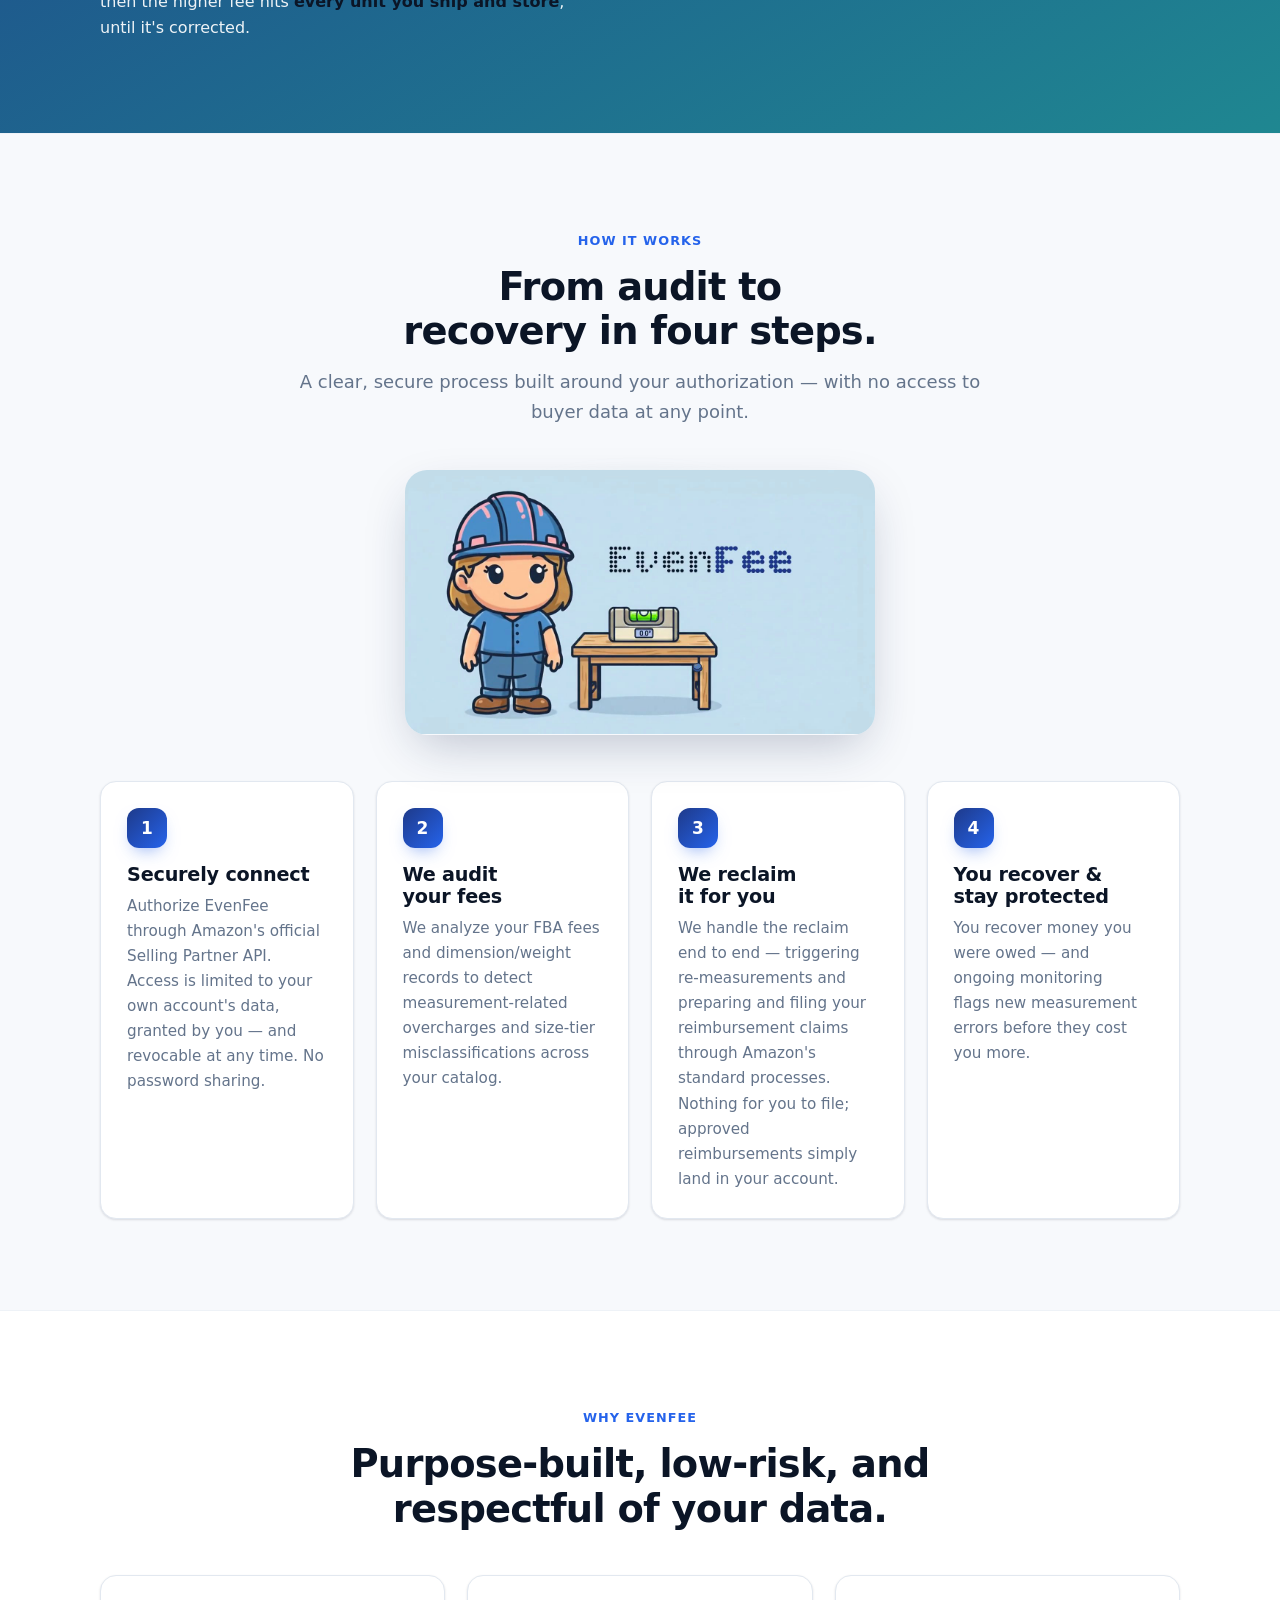
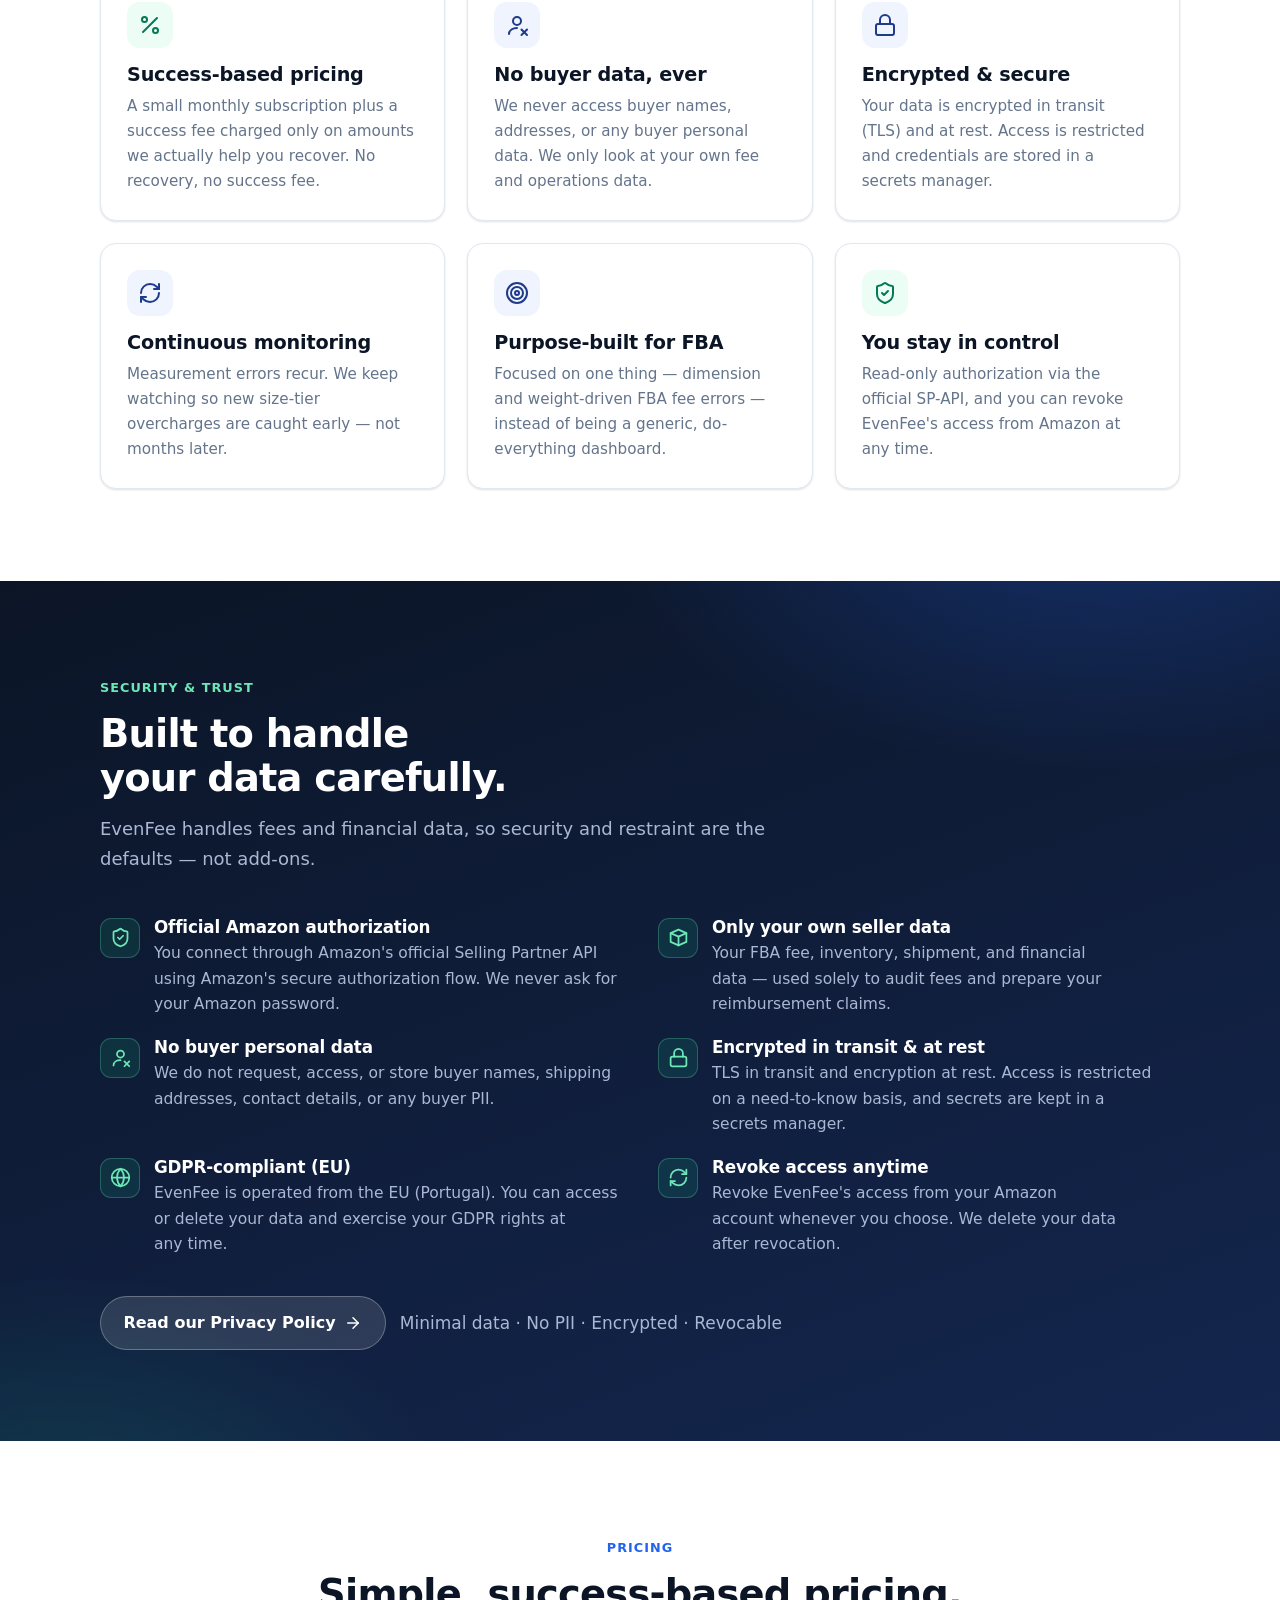
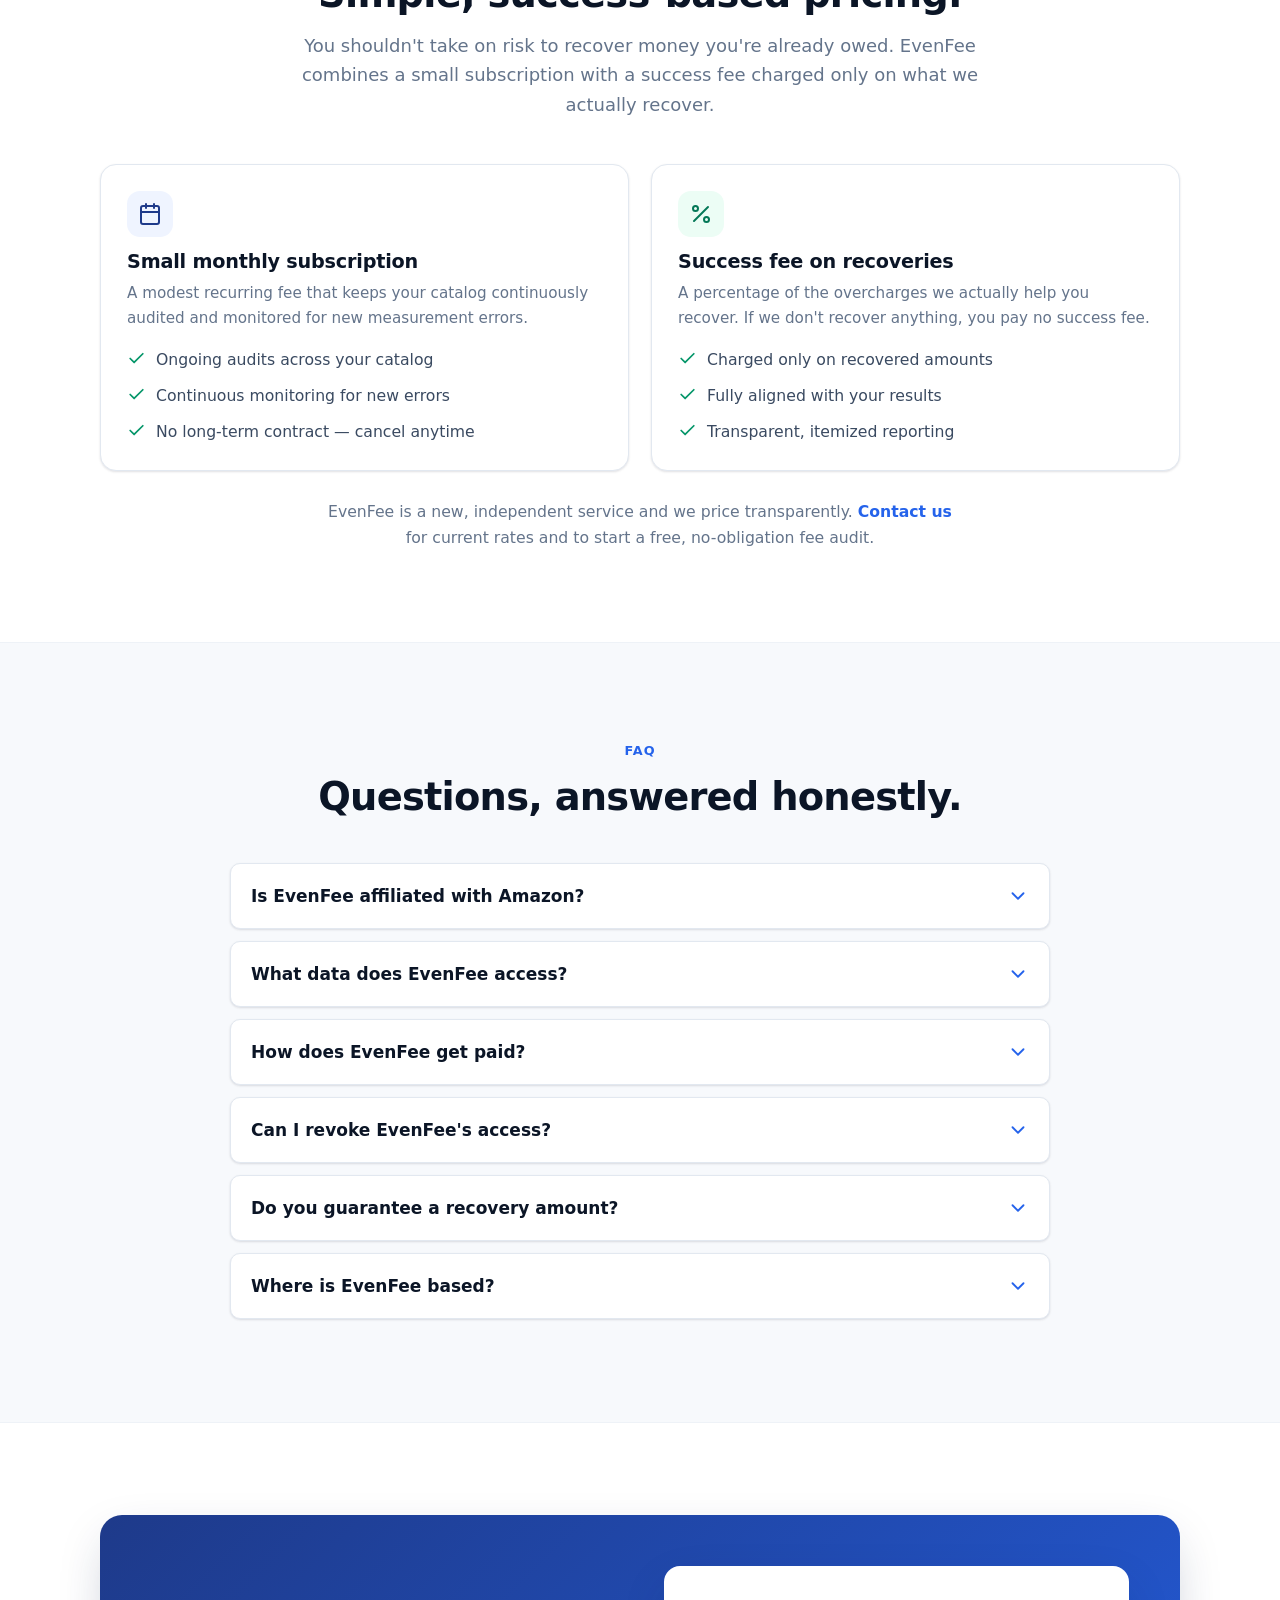
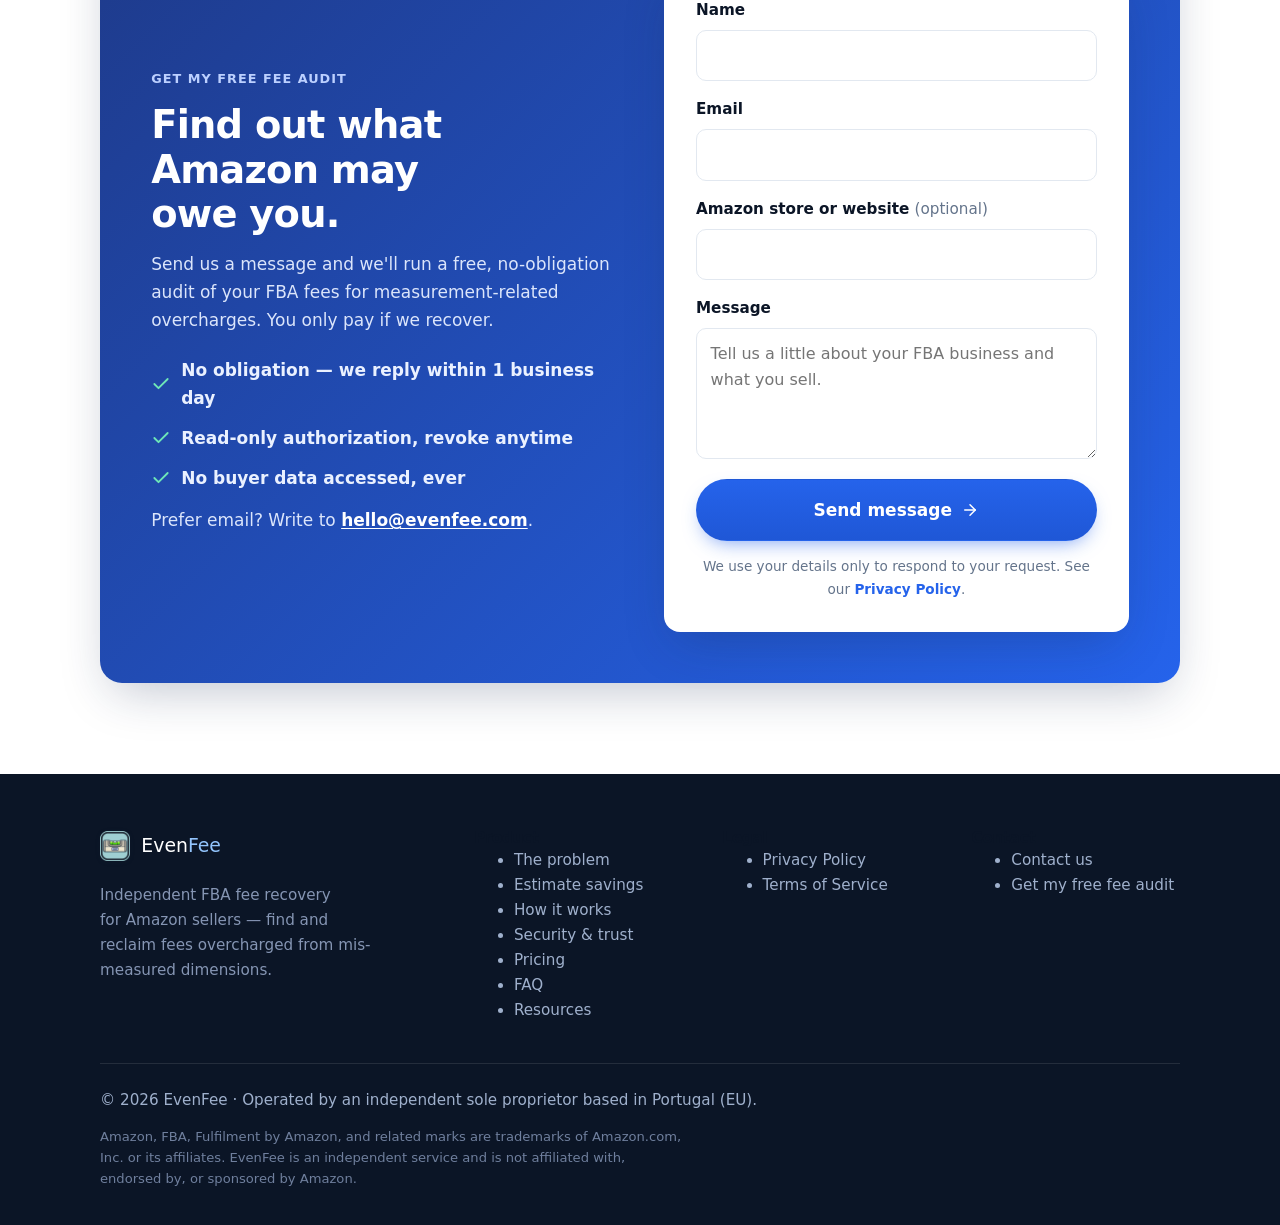
==== commit 0d5c1e4b: "Merge pull request #44 from JeanCamposLabs/copy/problem-size-chart Redesign Problem section: brighte" ====
--- a/index.html
+++ b/index.html
@@ -250,20 +250,25 @@
           <div>
             <span class="eyebrow">The problem</span>
             <h2>Measured wrong once. You pay on every unit.</h2>
-            <p class="lead" style="margin-top:14px">Amazon calculates FBA fulfillment and storage fees from each product's recorded dimensions and weight. If a unit is measured even slightly too large or too heavy, Amazon can place it in a higher size tier — and you're overcharged on <strong>every single unit, on every order</strong>, until the error is corrected.</p>
-            <div class="problem__points">
-              <div class="problem__point">
-                <span class="num" aria-hidden="true">1</span>
-                <div><h3>Wrong dimensions → wrong size tier</h3><p>A few millimetres or grams can bump a product from one fee tier into a more expensive one.</p></div>
-              </div>
-              <div class="problem__point">
-                <span class="num" aria-hidden="true">2</span>
-                <div><h3>Overcharged on every unit</h3><p>The inflated fee applies to each unit shipped and each unit stored — not just once.</p></div>
-              </div>
-              <div class="problem__point">
-                <span class="num" aria-hidden="true">3</span>
-                <div><h3>It compounds — and it's easy to miss</h3><p>Across a catalog and months of sales, small per-unit errors quietly add up to real money.</p></div>
-              </div>
+            <p class="lead" style="margin-top:14px">Amazon sets FBA fulfillment and storage fees from each product's recorded size and weight. A unit measured even slightly too large lands in a higher size tier — where the fee is higher on every single unit.</p>
+            <div class="tierchart">
+              <div class="tierchart__head">
+                <span>Fee per unit&nbsp;↑</span>
+                <span>larger size tier&nbsp;→</span>
+              </div>
+              <div class="tierchart__plot" role="img" aria-label="Amazon FBA size tiers from Small standard to Extra-large. The per-unit fee rises at every larger tier.">
+                <span class="tierchart__bar" style="--h:26%"></span>
+                <span class="tierchart__bar" style="--h:48%"></span>
+                <span class="tierchart__bar" style="--h:72%"></span>
+                <span class="tierchart__bar" style="--h:100%"></span>
+              </div>
+              <div class="tierchart__labels" aria-hidden="true">
+                <span>Small<br>standard</span>
+                <span>Large<br>standard</span>
+                <span>Large<br>bulky</span>
+                <span>Extra-<br>large</span>
+              </div>
+              <p class="tierchart__note">A few millimetres or grams can bump a unit up a tier — then the higher fee hits <strong>every unit you ship and store</strong>, until it's corrected.</p>
             </div>
           </div>
 
--- a/assets/styles.css
+++ b/assets/styles.css
@@ -147,9 +147,7 @@
 .section--soft { background: var(--soft); border-block: 1px solid var(--line-2); }
 #problem { background: linear-gradient(150deg, var(--brand-700) 0%, var(--teal-600) 100%); border-block: none; color: #fff; }
 #problem h2, #problem .lead { color: #fff; }
-#problem .eyebrow { color: #d7e3ff; }
-#problem .problem__point p { color: #d7e3ff; }
-#problem .problem__point .num { background: #002854; color: #98c5ff; }
+#problem .eyebrow { color: var(--teal-100); }
 
 .section__head { max-width: 720px; margin-bottom: 44px; }
 .section__head.center { margin-inline: auto; text-align: center; }
@@ -553,17 +551,36 @@
 .icon-box--accent { background: var(--accent-050); color: var(--accent-700); }
 
 /* Problem section */
-.problem__points { margin-top: 28px; display: grid; gap: 14px; }
-.problem__point { display: flex; gap: 14px; align-items: flex-start; }
-.problem__point .num {
-  flex: none; width: 30px; height: 30px; border-radius: 9px;
-  display: grid; place-items: center; font-weight: 800; font-size: .9rem;
-  background: #fff1f2; color: #be123c;
-}
-.problem__point h3 { font-size: 1.05rem; }
-.problem__point p { color: var(--muted); font-size: .98rem; margin-top: 2px; }
 .problem__media { display: flex; align-items: center; justify-content: center; }
 .problem__video { width: 100%; height: auto; }
+
+/* Size-tier chart — the per-unit fee rises as a unit crosses into a larger tier */
+.tierchart { margin-top: 30px; max-width: 480px; }
+.tierchart__head {
+  display: flex; justify-content: space-between; align-items: baseline;
+  font-size: .78rem; font-weight: 700; letter-spacing: .02em;
+  text-transform: uppercase; color: var(--teal-100); margin-bottom: 12px;
+}
+.tierchart__plot {
+  display: grid; grid-auto-flow: column; grid-auto-columns: 1fr;
+  align-items: end; gap: 16px; height: 150px;
+  border-bottom: 2px solid rgba(255, 255, 255, .45);
+}
+.tierchart__bar {
+  height: var(--h); border-radius: 7px 7px 0 0;
+  background: linear-gradient(180deg, rgba(255, 255, 255, .96), rgba(255, 255, 255, .48));
+  box-shadow: 0 10px 20px -12px rgba(0, 0, 0, .55);
+}
+.tierchart__bar:last-child { background: linear-gradient(180deg, #fff, var(--accent-100)); }
+.tierchart__labels {
+  display: grid; grid-auto-flow: column; grid-auto-columns: 1fr;
+  gap: 16px; margin-top: 10px;
+}
+.tierchart__labels span { text-align: center; font-size: .8rem; line-height: 1.15; font-weight: 600; color: #fff; }
+.tierchart__note { margin-top: 18px; font-size: 1rem; color: rgba(255, 255, 255, .92); }
+@media (prefers-reduced-motion: no-preference) {
+  .tierchart__bar { transition: height .6s cubic-bezier(.22, 1, .36, 1); }
+}
 
 @media (min-width: 940px) {
   .split { display: grid; grid-template-columns: 1.05fr .95fr; gap: 56px; align-items: center; }
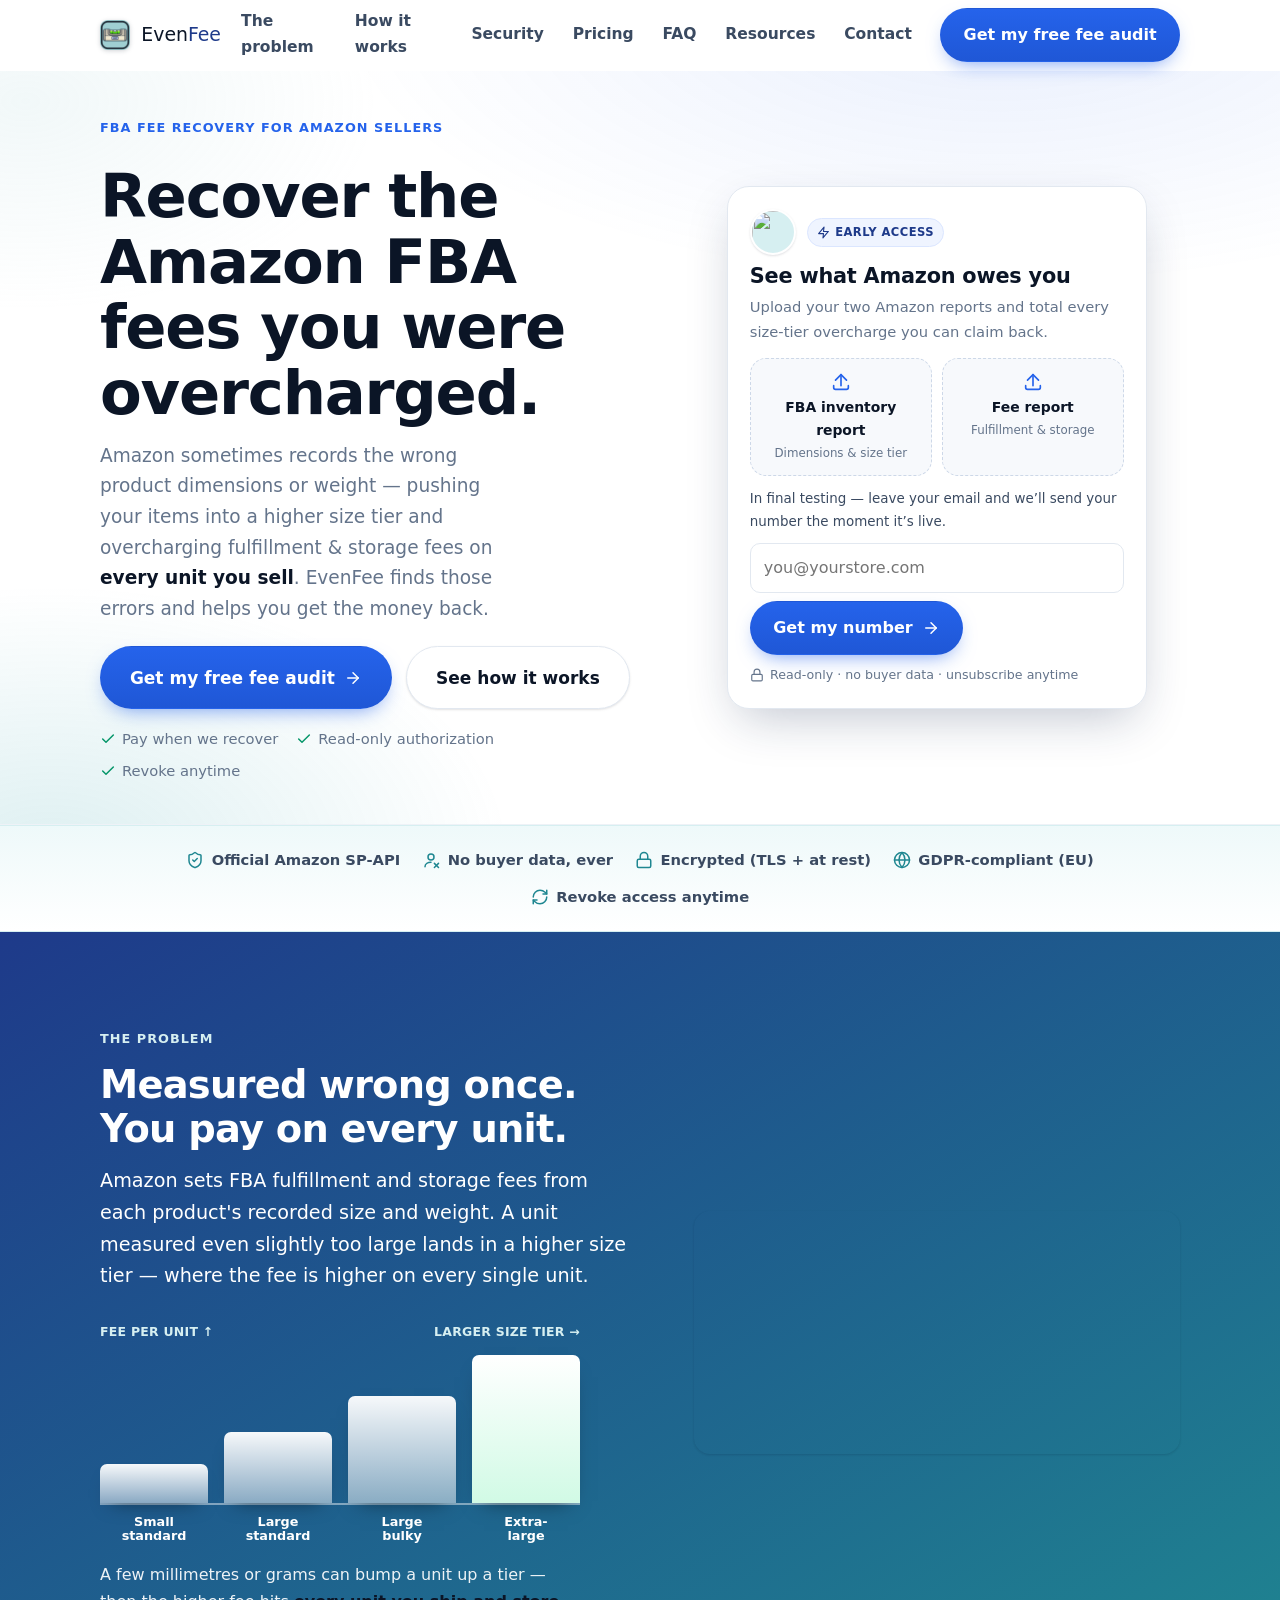
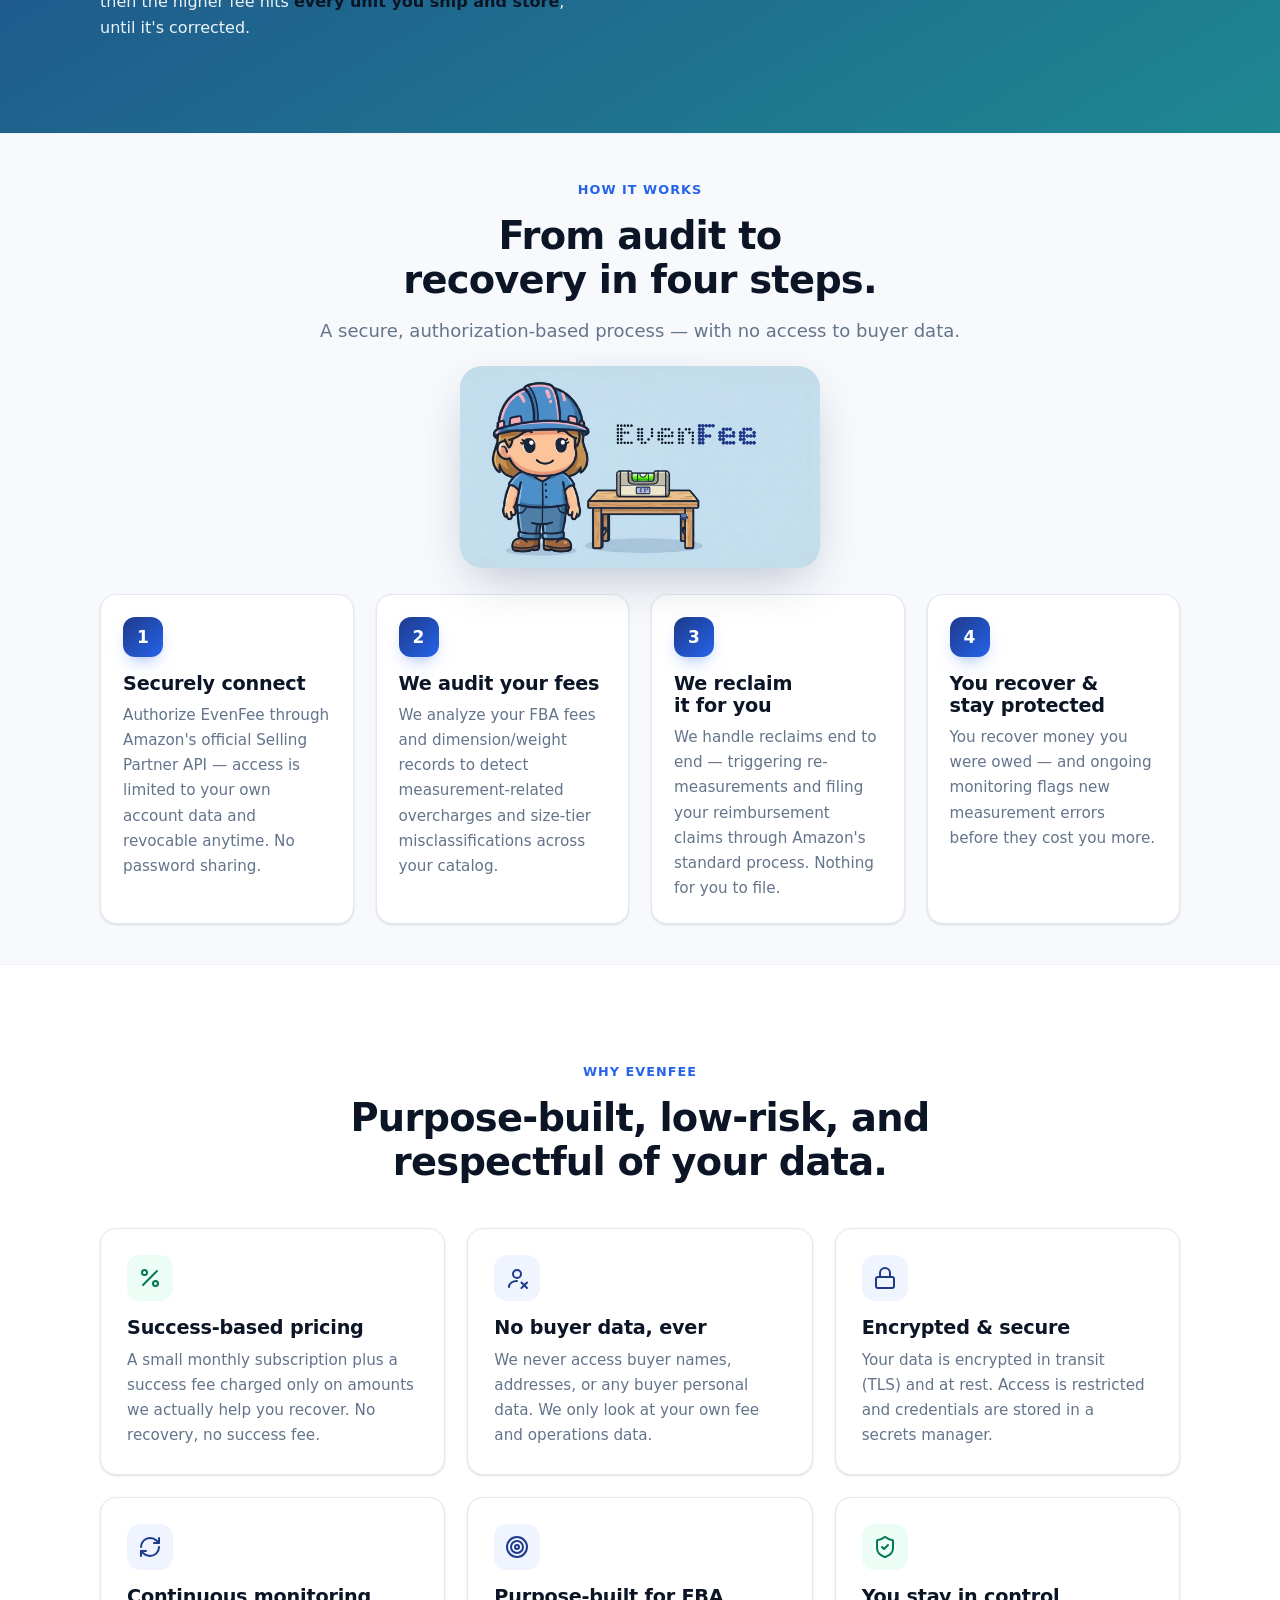
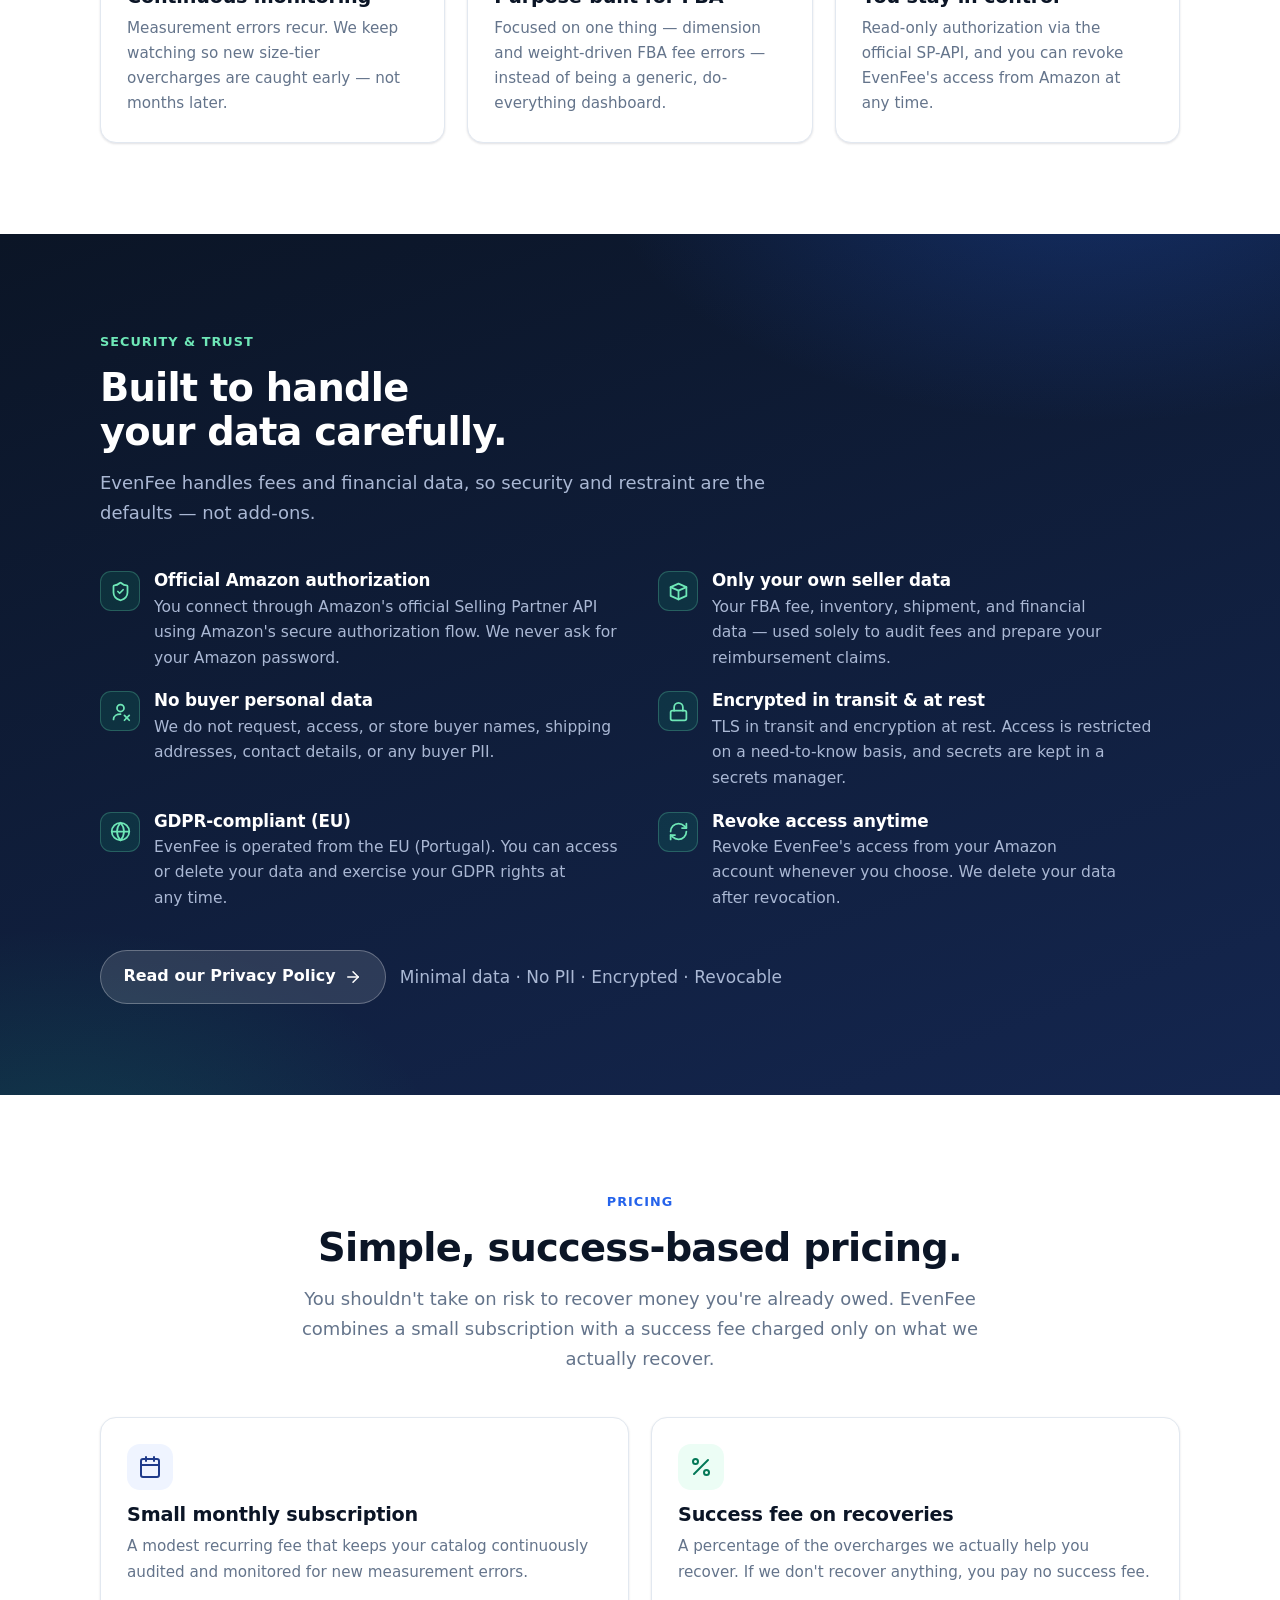
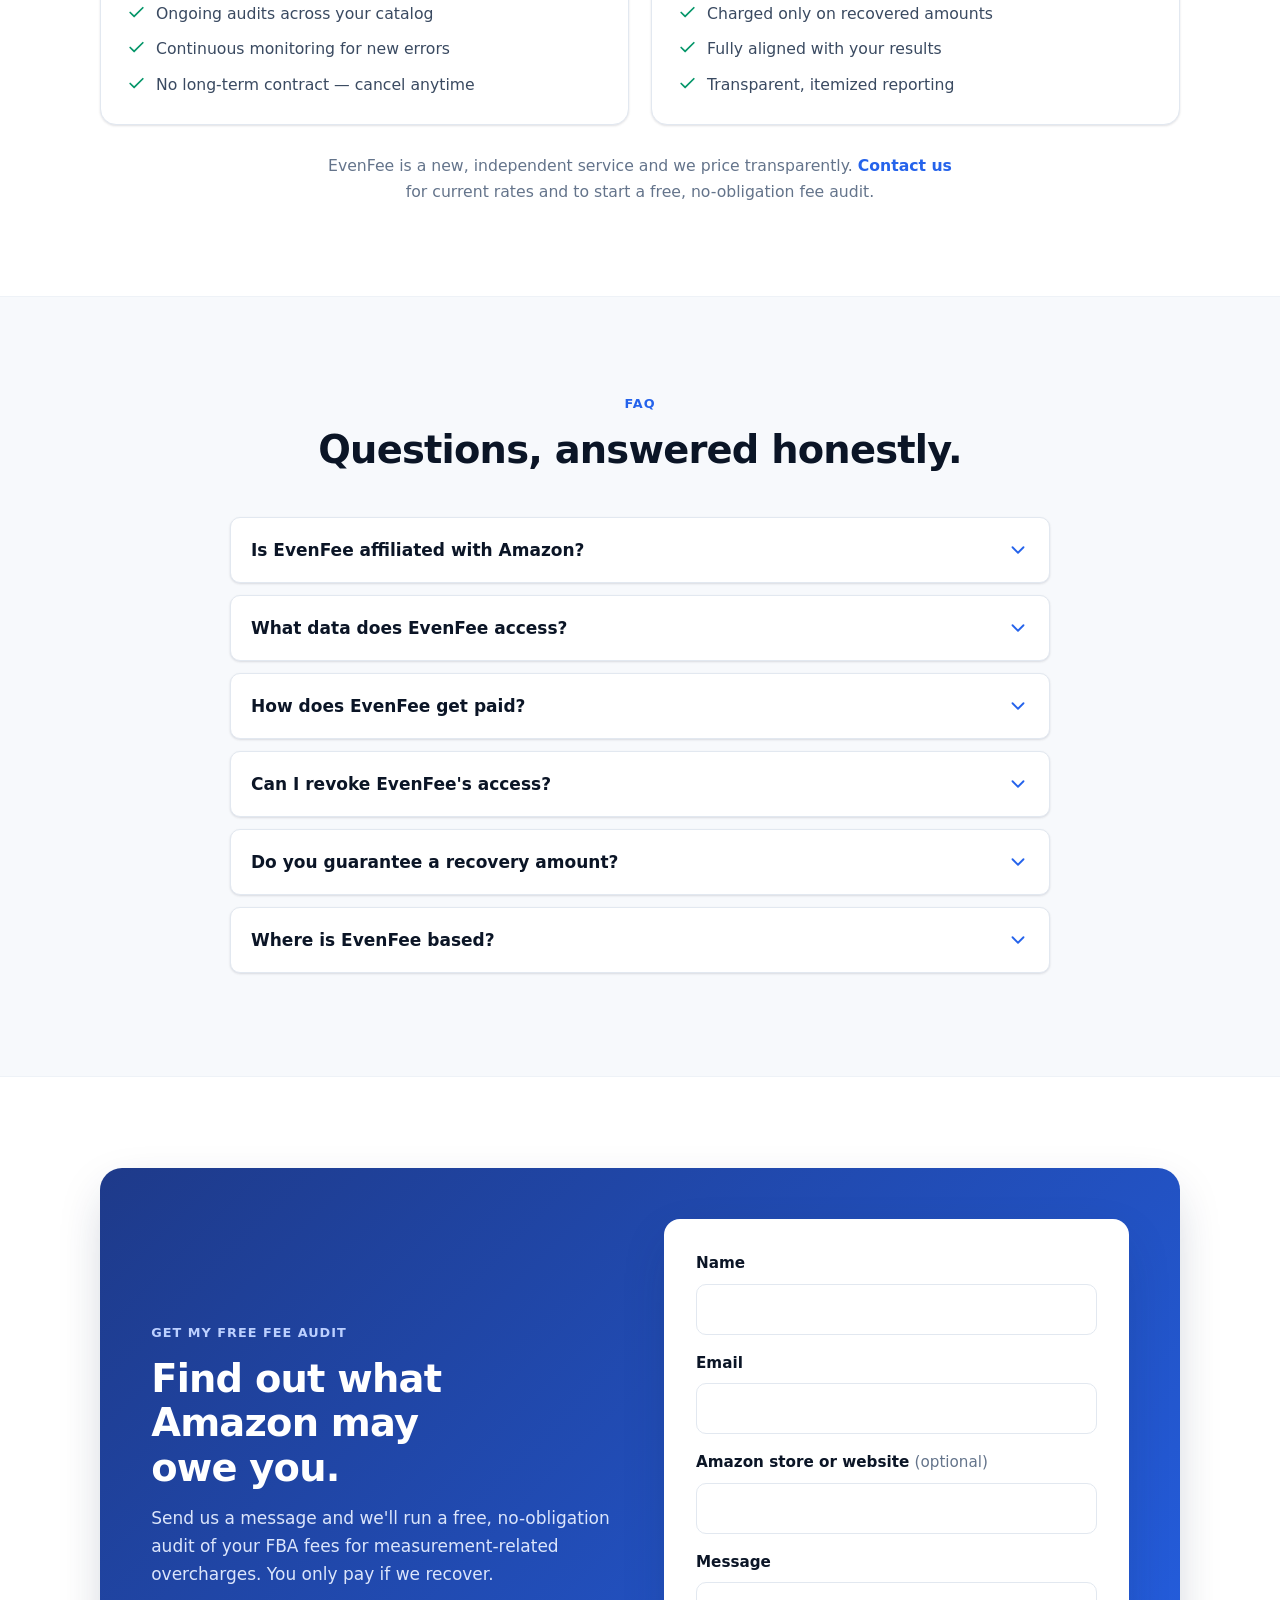
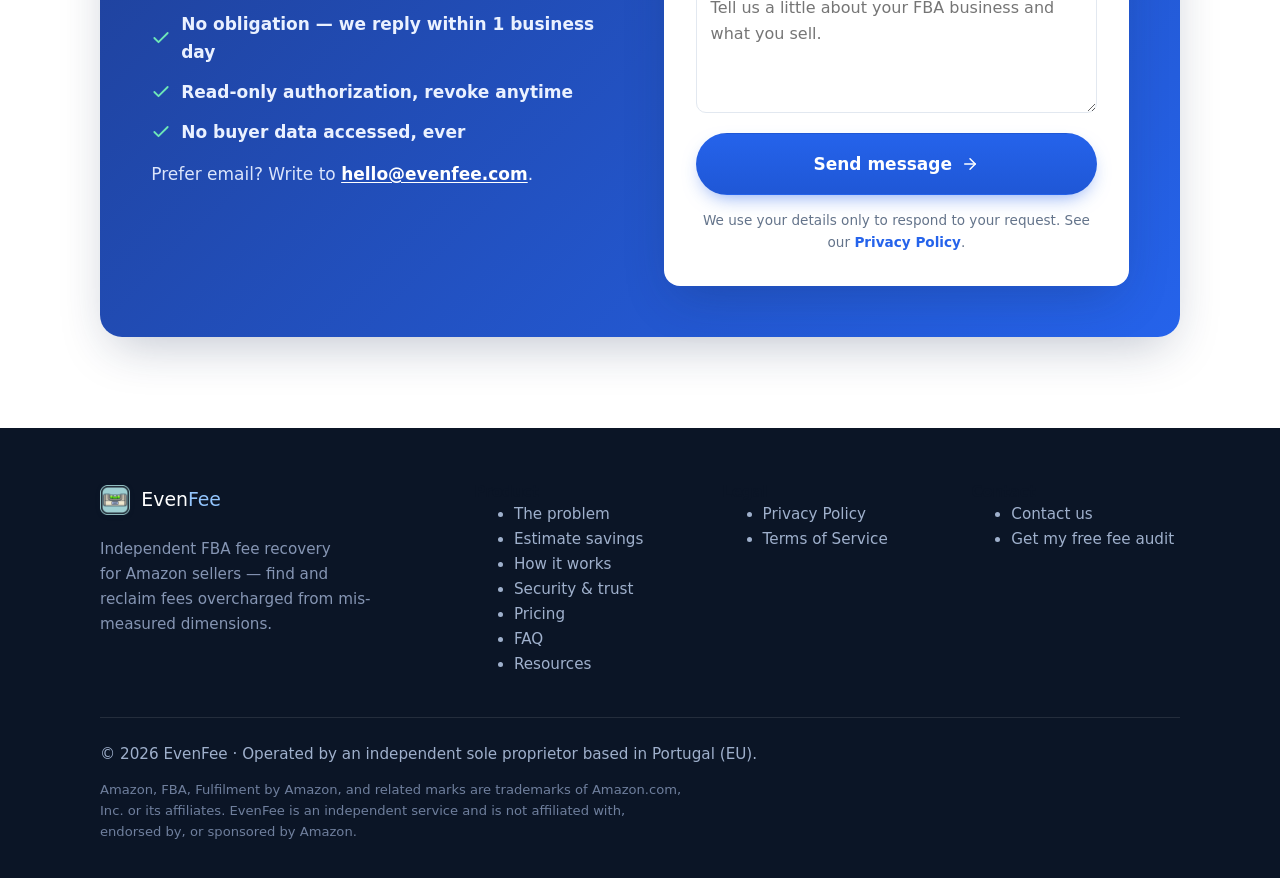
==== commit 73597349: "Fit "How it works" section within the viewport The section ran ~1190px tall on a 1440x900 laptop — t" ====
--- a/index.html
+++ b/index.html
@@ -288,7 +288,7 @@
         <div class="section__head center">
           <span class="eyebrow">How it works</span>
           <h2>From audit to recovery in four steps.</h2>
-          <p>A clear, secure process built around your authorization — with no access to buyer data at any point.</p>
+          <p>A secure, authorization-based process — with no access to buyer data.</p>
         </div>
         <!-- Brand mascot — checks measurements with a spirit level, the same
              dimension checks behind the audit. Plays when scrolled into view. -->
@@ -305,7 +305,7 @@
           <article class="card step">
             <span class="step__num">1</span>
             <h3>Securely connect</h3>
-            <p>Authorize EvenFee through Amazon's official Selling Partner API. Access is limited to your own account's data, granted by you — and revocable at any time. No password sharing.</p>
+            <p>Authorize EvenFee through Amazon's official Selling Partner API — access is limited to your own account data and revocable anytime. No password sharing.</p>
           </article>
           <article class="card step">
             <span class="step__num">2</span>
@@ -315,7 +315,7 @@
           <article class="card step">
             <span class="step__num">3</span>
             <h3>We reclaim it for you</h3>
-            <p>We handle the reclaim end to end — triggering re-measurements and preparing and filing your reimbursement claims through Amazon's standard processes. Nothing for you to file; approved reimbursements simply land in your account.</p>
+            <p>We handle reclaims end to end — triggering re-measurements and filing your reimbursement claims through Amazon's standard process. Nothing for you to file.</p>
           </article>
           <article class="card step">
             <span class="step__num">4</span>
--- a/assets/styles.css
+++ b/assets/styles.css
@@ -793,11 +793,17 @@
 .contact__email a { color: #fff; font-weight: 600; text-decoration: underline; text-underline-offset: 2px; }
 
 /* ----- Brand mascot clip (in "How it works") ------------------------------- */
+/* "How it works" — tightened so the whole section (head + clip + 4 steps)
+   fits within a typical laptop viewport. */
+#how-it-works { padding-block: clamp(40px, 3vw, 64px); }
+#how-it-works .section__head { margin-bottom: 20px; }
+#how-it-works .card { padding: 22px; }
+
 .mascot-clip {
   position: relative;
   width: 100%;
-  max-width: 470px;
-  margin: clamp(22px, 3vw, 36px) auto clamp(28px, 4vw, 46px);
+  max-width: 360px;
+  margin: clamp(12px, 1.6vw, 20px) auto clamp(16px, 2.2vw, 26px);
   line-height: 0;
 }
 /* Soft teal aura echoing the scene background, so the rounded clip melts in. */
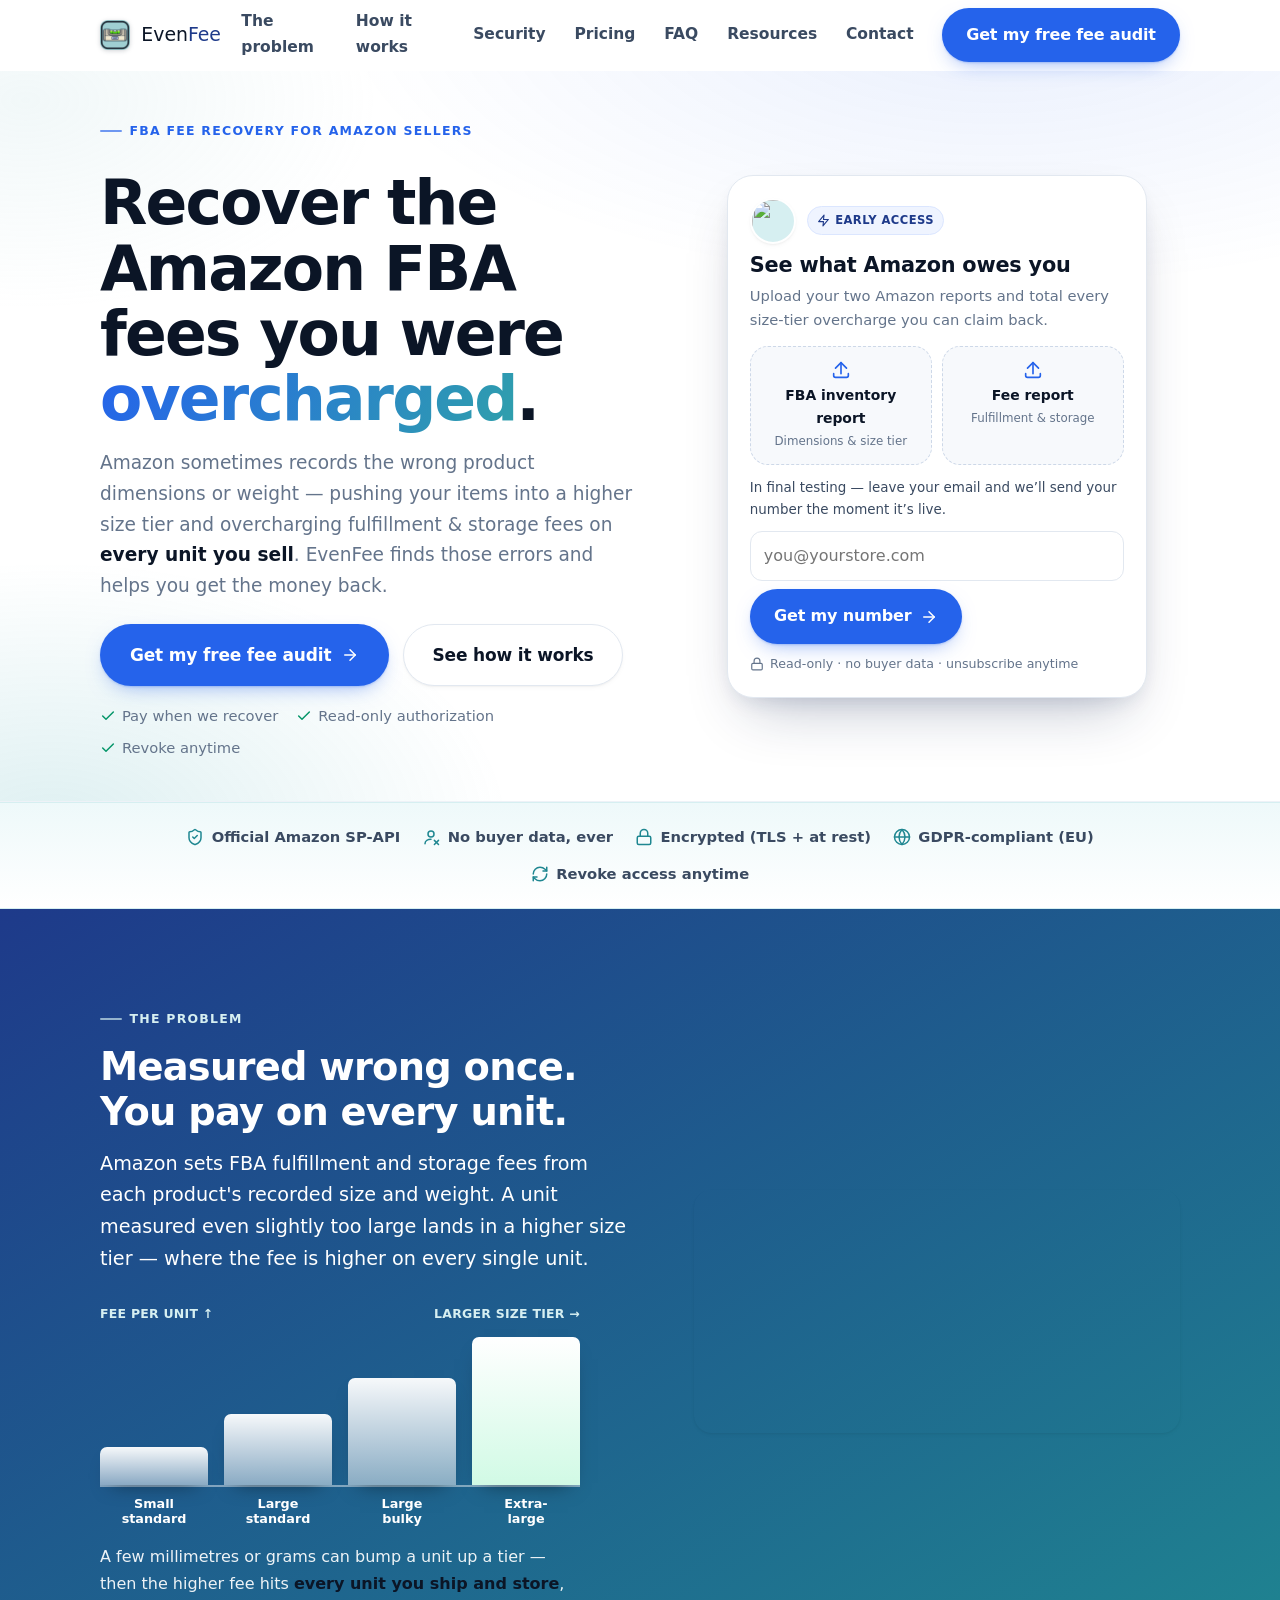
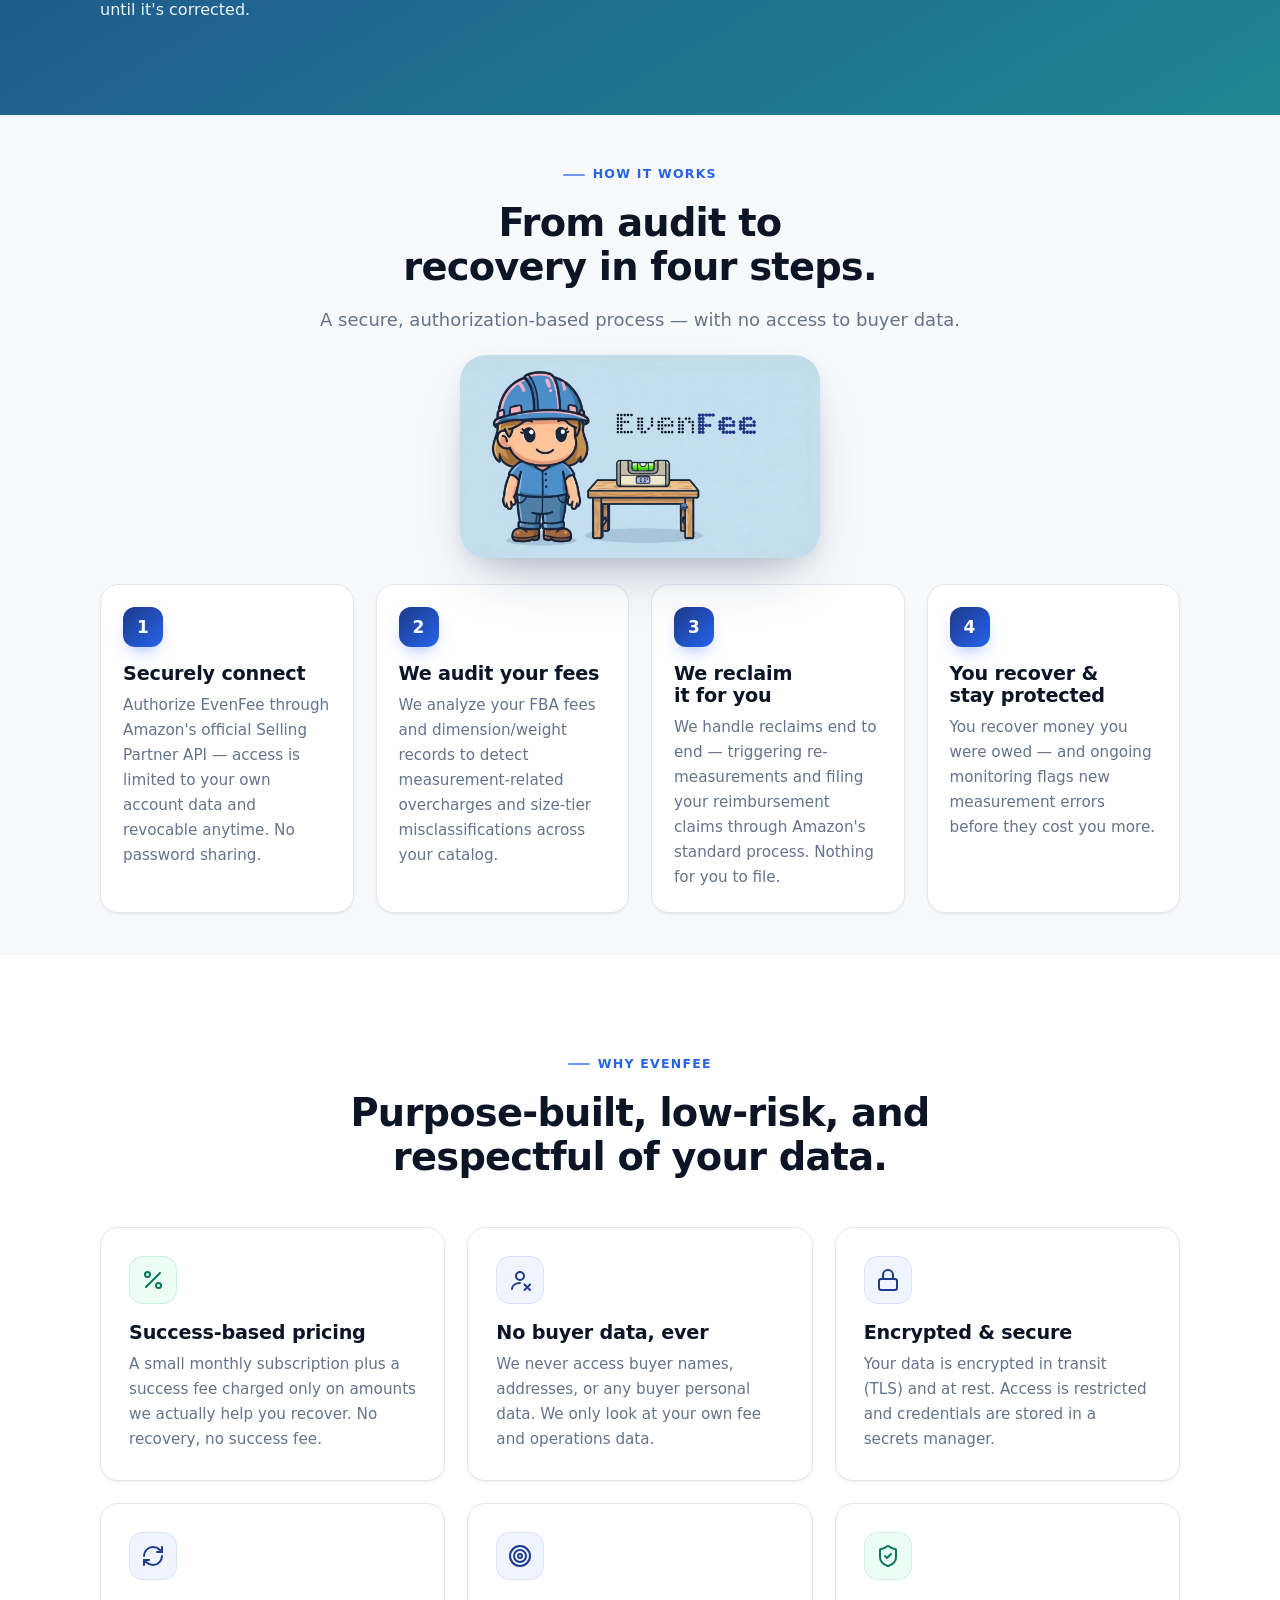
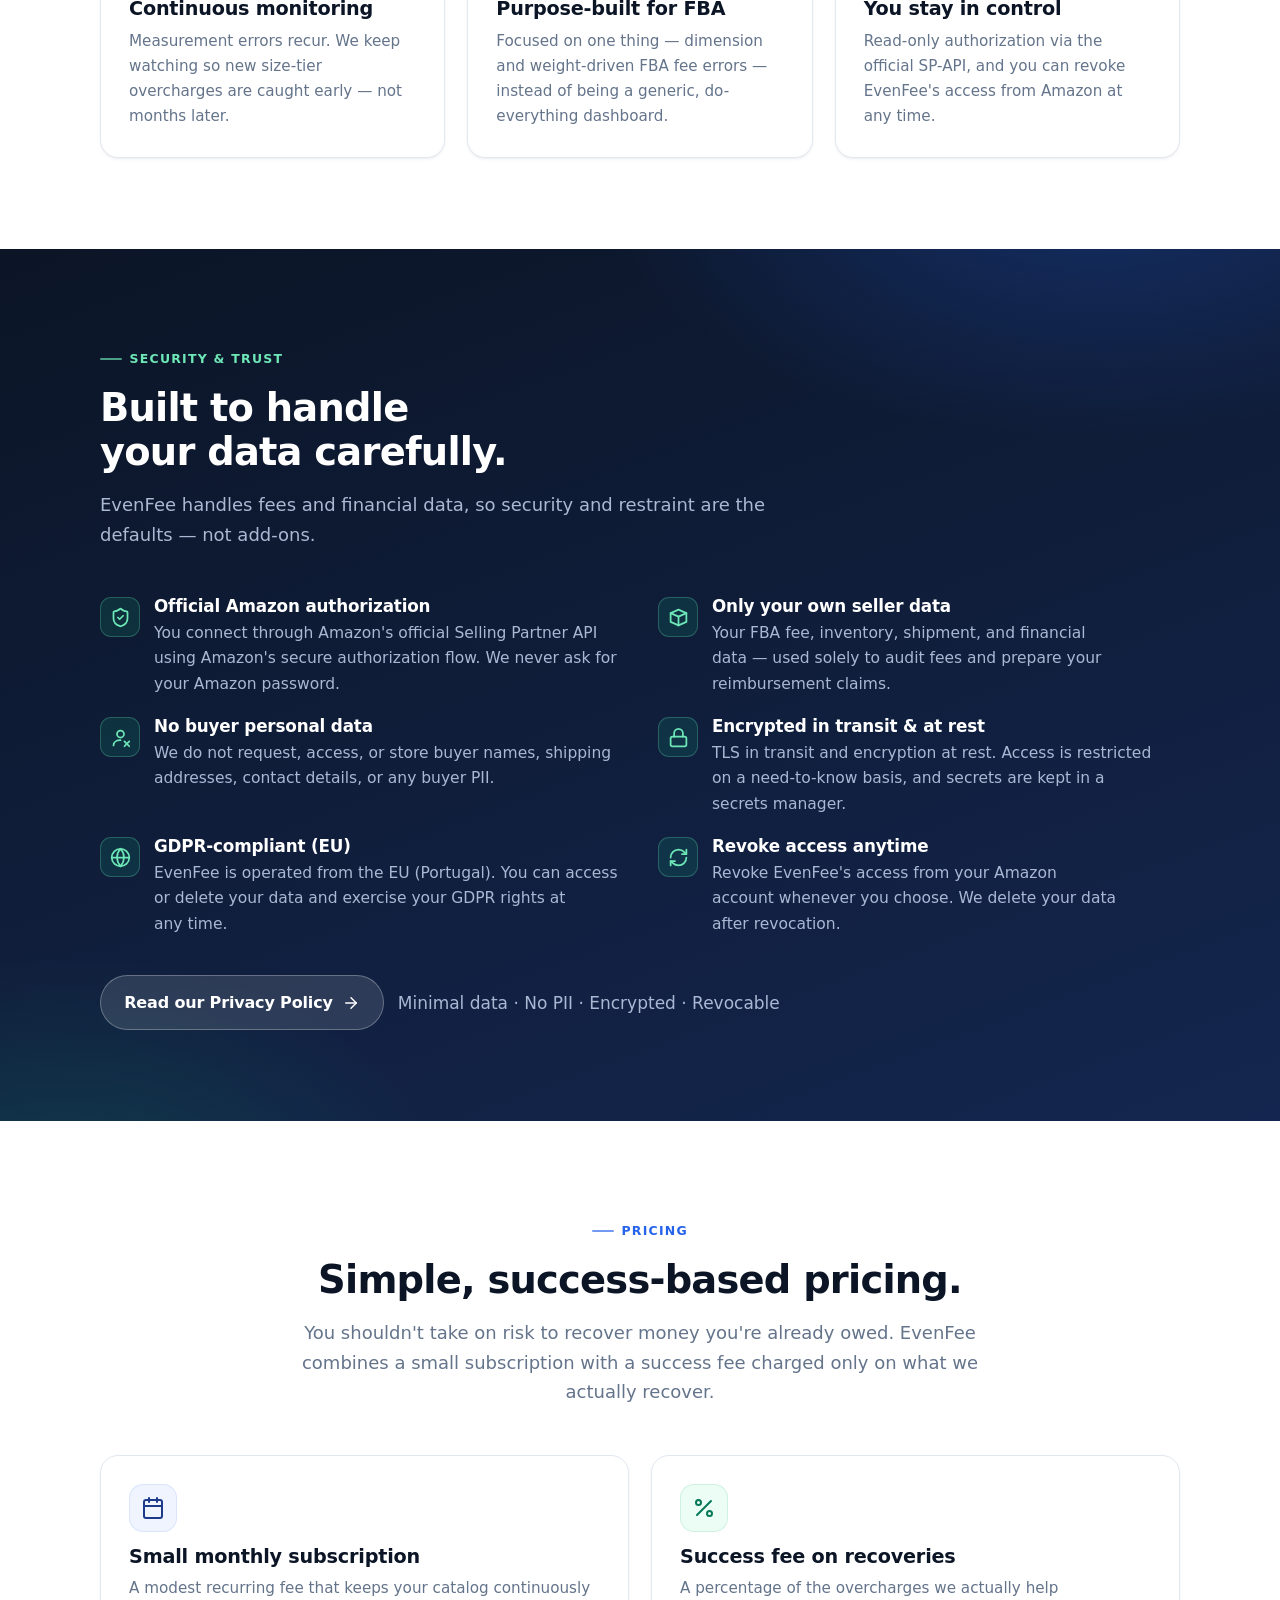
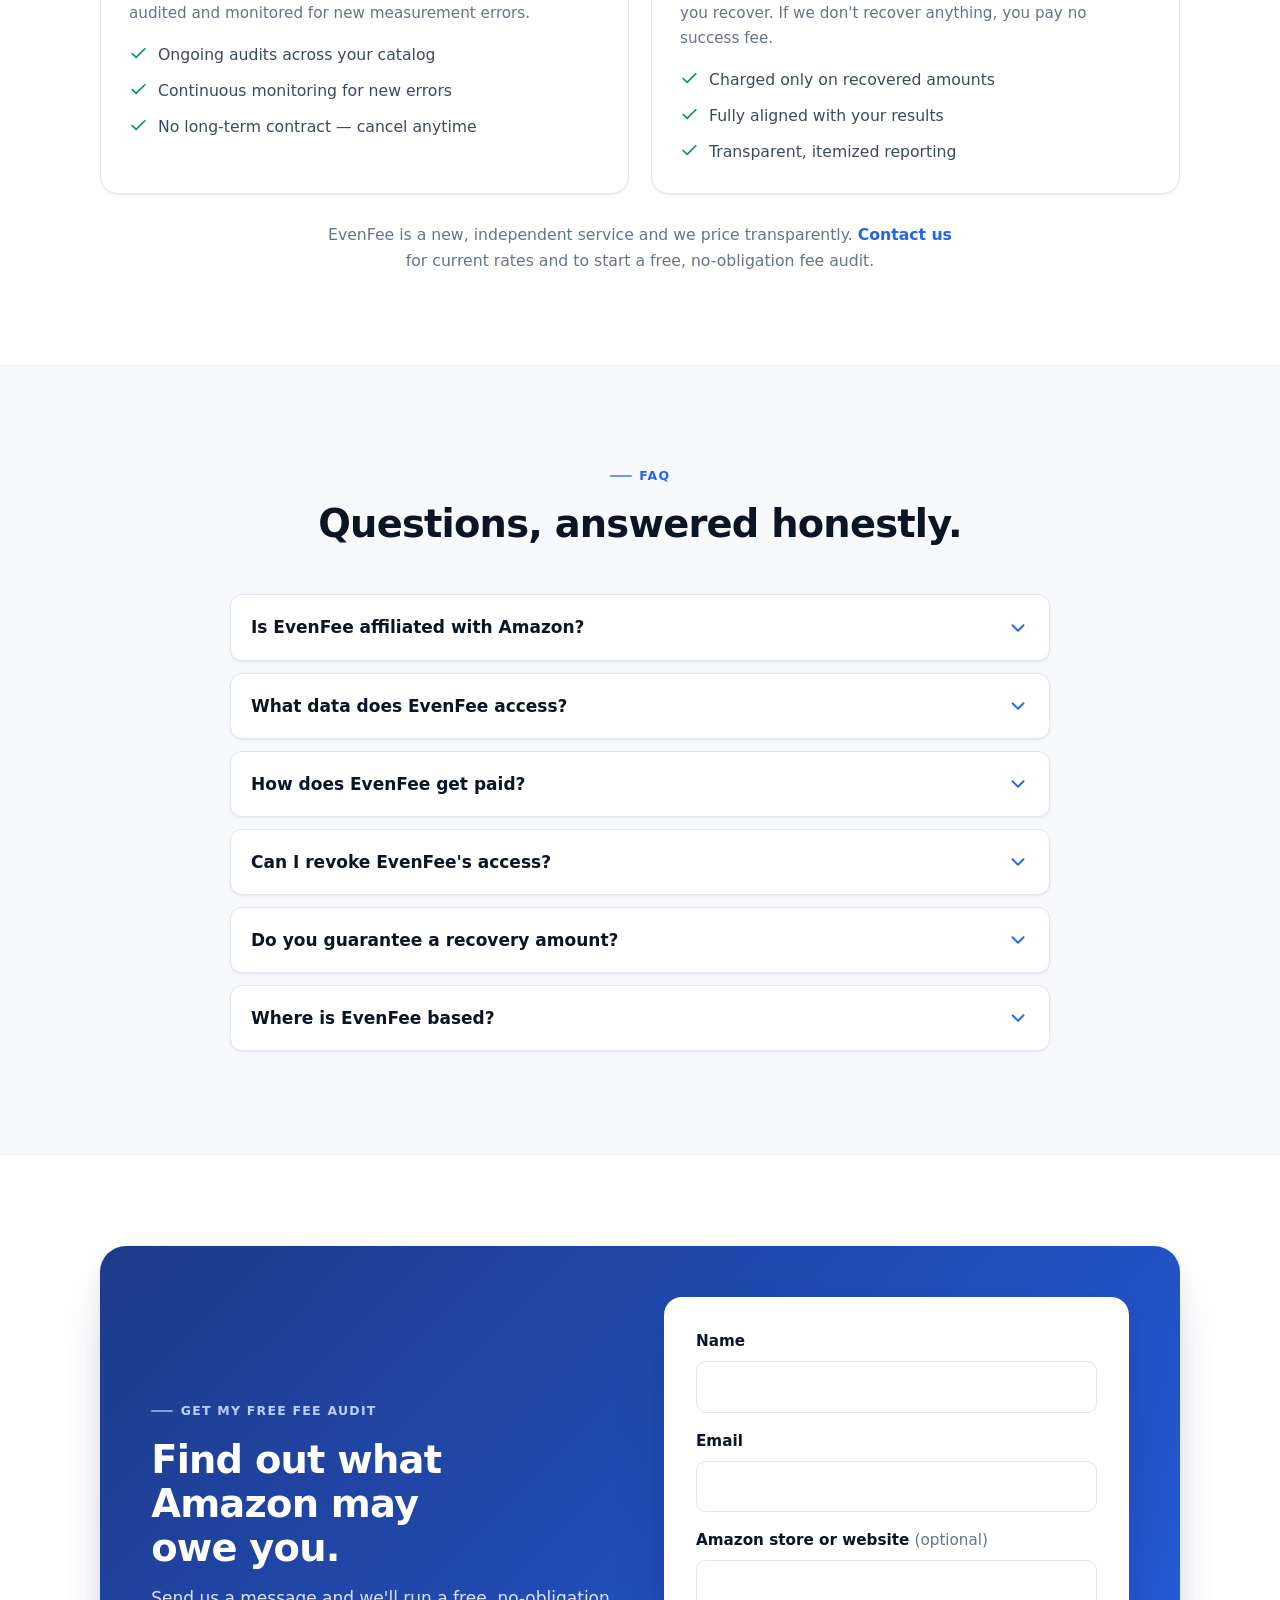
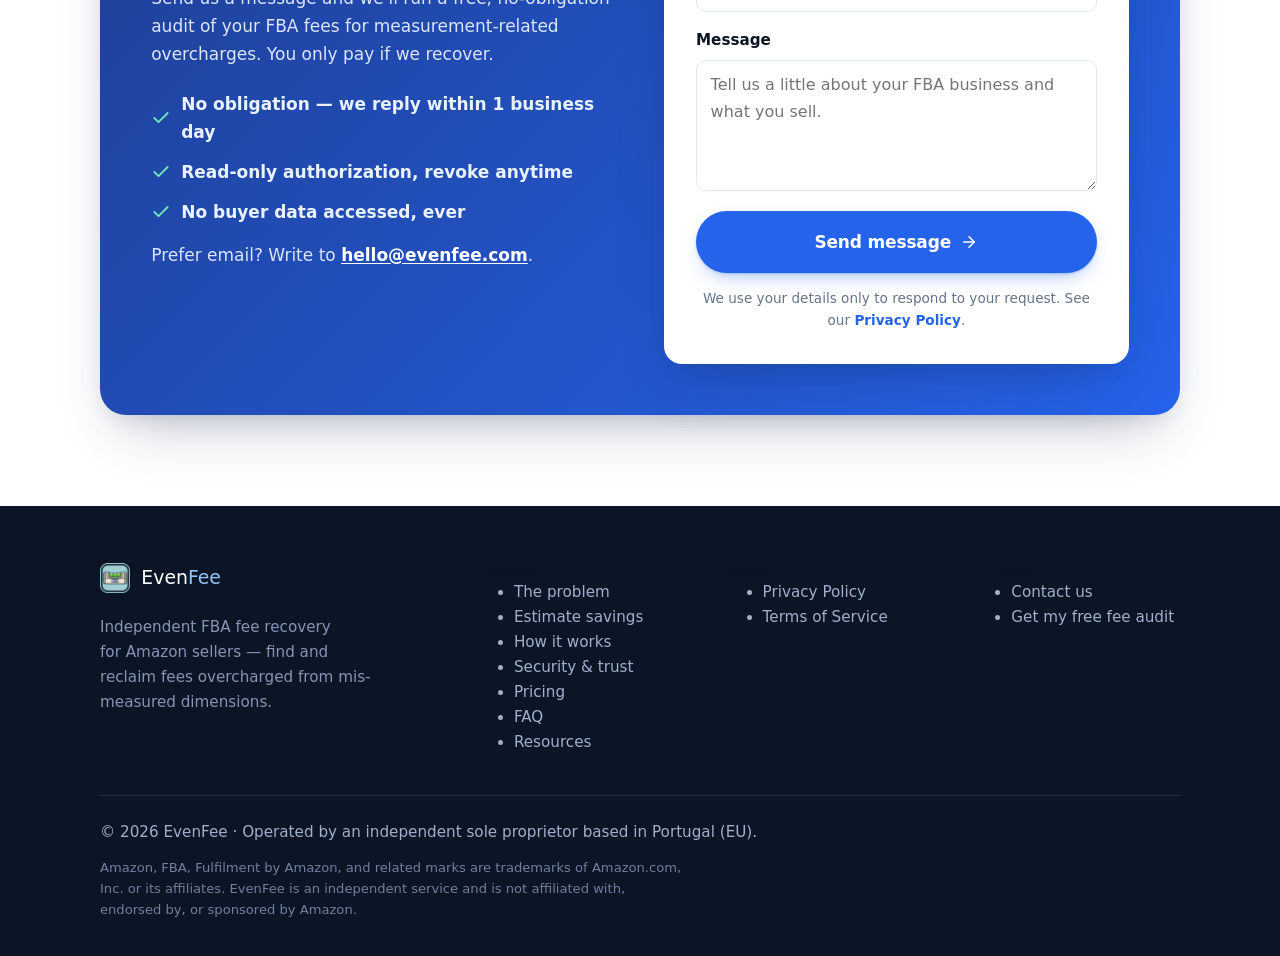
==== commit de34e1a2: "Design audit: cohesive "trustworthy fintech" redesign (#53) Aligns the visual layer with the brand's" ====
--- a/index.html
+++ b/index.html
@@ -149,7 +149,7 @@
         <div class="hero__grid">
           <div class="hero__copy">
             <span class="eyebrow">FBA fee recovery for Amazon sellers</span>
-            <h1><span class="char">R</span><span class="char">e</span><span class="char">c</span><span class="char">o</span><span class="char">v</span><span class="char">e</span><span class="char">r</span><span class="char"> </span><span class="char">t</span><span class="char">h</span><span class="char">e</span><span class="char"> </span><span class="char">A</span><span class="char">m</span><span class="char">a</span><span class="char">z</span><span class="char">o</span><span class="char">n</span><span class="char"> </span><span class="char">F</span><span class="char">B</span><span class="char">A</span><span class="char"> </span><span class="char">f</span><span class="char">e</span><span class="char">e</span><span class="char">s</span><span class="char"> </span><span class="char">y</span><span class="char">o</span><span class="char">u</span><span class="char"> </span><span class="char">w</span><span class="char">e</span><span class="char">r</span><span class="char">e</span><span class="char"> </span><span class="char">o</span><span class="char">v</span><span class="char">e</span><span class="char">r</span><span class="char">c</span><span class="char">h</span><span class="char">a</span><span class="char">r</span><span class="char">g</span><span class="char">e</span><span class="char">d</span><span class="char">.</span></h1>
+            <h1>Recover the Amazon FBA fees you were <span class="hl">overcharged</span>.</h1>
             <p class="hero__sub">Amazon sometimes records the wrong product dimensions or weight — pushing your items into a higher size tier and overcharging fulfillment &amp; storage fees on <strong>every unit you sell</strong>. EvenFee finds those errors and helps you get the money back.</p>
             <div class="hero__actions">
               <a class="btn btn--primary btn--lg" href="#contact">
@@ -334,32 +334,32 @@
           <h2>Purpose-built, low-risk, and respectful of your data.</h2>
         </div>
         <div class="grid grid--3">
-          <article class="card">
+          <article class="card benefit">
             <span class="icon-box icon-box--accent"><svg viewBox="0 0 24 24" fill="none" stroke="currentColor" stroke-width="2" stroke-linecap="round" stroke-linejoin="round" aria-hidden="true"><line x1="19" y1="5" x2="5" y2="19"/><circle cx="6.5" cy="6.5" r="2.5"/><circle cx="17.5" cy="17.5" r="2.5"/></svg></span>
             <h3>Success-based pricing</h3>
             <p>A small monthly subscription plus a success fee charged only on amounts we actually help you recover. No recovery, no success fee.</p>
           </article>
-          <article class="card">
+          <article class="card benefit">
             <span class="icon-box"><svg viewBox="0 0 24 24" fill="none" stroke="currentColor" stroke-width="2" stroke-linecap="round" stroke-linejoin="round" aria-hidden="true"><circle cx="12" cy="8" r="4"/><path d="M4 21c0-4 4-6 8-6"/><line x1="16.5" y1="16.5" x2="22" y2="22"/><line x1="22" y1="16.5" x2="16.5" y2="22"/></svg></span>
             <h3>No buyer data, ever</h3>
             <p>We never access buyer names, addresses, or any buyer personal data. We only look at your own fee and operations data.</p>
           </article>
-          <article class="card">
+          <article class="card benefit">
             <span class="icon-box"><svg viewBox="0 0 24 24" fill="none" stroke="currentColor" stroke-width="2" stroke-linecap="round" stroke-linejoin="round" aria-hidden="true"><rect x="3" y="11" width="18" height="11" rx="2"/><path d="M7 11V7a5 5 0 0 1 10 0v4"/></svg></span>
             <h3>Encrypted &amp; secure</h3>
             <p>Your data is encrypted in transit (TLS) and at rest. Access is restricted and credentials are stored in a secrets manager.</p>
           </article>
-          <article class="card">
+          <article class="card benefit">
             <span class="icon-box"><svg viewBox="0 0 24 24" fill="none" stroke="currentColor" stroke-width="2" stroke-linecap="round" stroke-linejoin="round" aria-hidden="true"><path d="M3 12a9 9 0 0 1 9-9 9.75 9.75 0 0 1 6.74 2.74L21 8"/><path d="M21 3v5h-5"/><path d="M21 12a9 9 0 0 1-9 9 9.75 9.75 0 0 1-6.74-2.74L3 16"/><path d="M3 21v-5h5"/></svg></span>
             <h3>Continuous monitoring</h3>
             <p>Measurement errors recur. We keep watching so new size-tier overcharges are caught early — not months later.</p>
           </article>
-          <article class="card">
+          <article class="card benefit">
             <span class="icon-box"><svg viewBox="0 0 24 24" fill="none" stroke="currentColor" stroke-width="2" stroke-linecap="round" stroke-linejoin="round" aria-hidden="true"><circle cx="12" cy="12" r="10"/><circle cx="12" cy="12" r="6"/><circle cx="12" cy="12" r="2"/></svg></span>
             <h3>Purpose-built for FBA</h3>
             <p>Focused on one thing — dimension and weight-driven FBA fee errors — instead of being a generic, do-everything dashboard.</p>
           </article>
-          <article class="card">
+          <article class="card benefit">
             <span class="icon-box icon-box--accent"><svg viewBox="0 0 24 24" fill="none" stroke="currentColor" stroke-width="2" stroke-linecap="round" stroke-linejoin="round" aria-hidden="true"><path d="M20 13c0 5-3.5 7.5-7.66 8.95a1 1 0 0 1-.67-.01C7.5 20.5 4 18 4 13V6a1 1 0 0 1 1-1c2 0 4.5-1.2 6.24-2.72a1.17 1.17 0 0 1 1.52 0C14.51 3.81 17 5 19 5a1 1 0 0 1 1 1z"/><path d="m9 12 2 2 4-4"/></svg></span>
             <h3>You stay in control</h3>
             <p>Read-only authorization via the official SP-API, and you can revoke EvenFee's access from Amazon at any time.</p>
--- a/assets/styles.css
+++ b/assets/styles.css
@@ -94,15 +94,15 @@
 
   /* Spacing & shape */
   --container: 1120px;
-  --radius-sm: 10px;
-  --radius:    16px;
-  --radius-lg: 22px;
+  --radius-sm: 12px;
+  --radius:    18px;
+  --radius-lg: 26px;
   --radius-pill: 999px;
 
-  /* Shadows */
-  --shadow-sm: 0 1px 2px rgba(11, 21, 38, .06), 0 1px 3px rgba(11, 21, 38, .07);
-  --shadow:    0 6px 16px -6px rgba(11, 21, 38, .12), 0 10px 30px -10px rgba(11, 21, 38, .12);
-  --shadow-lg: 0 18px 50px -12px rgba(20, 38, 79, .28);
+  /* Shadows — soft, layered, low-contrast for a calm premium feel */
+  --shadow-sm: 0 1px 2px rgba(11, 21, 38, .04), 0 2px 6px -2px rgba(11, 21, 38, .06);
+  --shadow:    0 2px 6px -2px rgba(11, 21, 38, .06), 0 12px 28px -10px rgba(11, 21, 38, .14);
+  --shadow-lg: 0 8px 24px -10px rgba(20, 38, 79, .18), 0 28px 60px -22px rgba(20, 38, 79, .30);
 
   --ring: 0 0 0 3px rgba(37, 99, 235, .35);
 }
@@ -149,19 +149,30 @@
 #problem h2, #problem .lead { color: #fff; }
 #problem .eyebrow { color: var(--teal-100); }
 
-.section__head { max-width: 720px; margin-bottom: 44px; }
+.section__head { max-width: 720px; margin-bottom: 48px; }
 .section__head.center { margin-inline: auto; text-align: center; }
-.section__head p { margin-top: 14px; font-size: 1.125rem; color: var(--muted); }
+.section__head p { margin-top: 16px; font-size: 1.125rem; color: var(--muted); }
 
 .eyebrow {
-  display: inline-block;
-  font-size: .8rem;
+  display: inline-flex;
+  align-items: center;
+  gap: .6em;
+  font-size: .78rem;
   font-weight: 700;
-  letter-spacing: .08em;
+  letter-spacing: .1em;
   text-transform: uppercase;
   color: var(--brand-600);
-  margin-bottom: 14px;
-}
+  margin-bottom: 16px;
+}
+.eyebrow::before {
+  content: "";
+  width: 22px;
+  height: 2px;
+  border-radius: 2px;
+  background: currentColor;
+  opacity: .65;
+}
+.section__head.center .eyebrow { justify-content: center; }
 
 .lead { font-size: 1.2rem; color: var(--muted); }
 .muted { color: var(--muted); }
@@ -172,25 +183,28 @@
   align-items: center;
   justify-content: center;
   gap: .55em;
-  padding: .8em 1.4em;
+  padding: .82em 1.45em;
   border-radius: var(--radius-pill);
   font-weight: 650;
   font-size: 1rem;
+  letter-spacing: -0.01em;
   border: 1px solid transparent;
   cursor: pointer;
-  transition: transform .12s ease, box-shadow .2s ease, background-color .2s ease, border-color .2s ease;
+  transition: transform .15s ease, box-shadow .2s ease, background-color .2s ease, border-color .2s ease;
   white-space: nowrap;
   text-decoration: none;
 }
 .btn:hover { text-decoration: none; transform: translateY(-1px); }
 .btn:active { transform: translateY(0); }
+.btn svg { transition: transform .2s ease; }
+.btn:hover svg:last-child { transform: translateX(2px); }
 
 .btn--primary {
-  background: linear-gradient(180deg, var(--brand-600), #1f57d6);
+  background: var(--brand-600);
   color: #fff;
-  box-shadow: 0 8px 20px -8px rgba(37, 99, 235, .65);
-}
-.btn--primary:hover { box-shadow: 0 12px 26px -8px rgba(37, 99, 235, .7); }
+  box-shadow: 0 1px 2px rgba(37, 99, 235, .25), 0 8px 22px -10px rgba(37, 99, 235, .6);
+}
+.btn--primary:hover { background: var(--brand-700); box-shadow: 0 2px 4px rgba(30, 58, 138, .25), 0 14px 30px -10px rgba(37, 99, 235, .55); }
 
 .btn--ghost {
   background: var(--surface);
@@ -198,7 +212,7 @@
   border-color: var(--line);
   box-shadow: var(--shadow-sm);
 }
-.btn--ghost:hover { border-color: #cbd5e1; }
+.btn--ghost:hover { border-color: #c0cde0; background: var(--soft); }
 
 .btn--light {
   background: rgba(255, 255, 255, .12);
@@ -363,75 +377,21 @@
   padding-block: clamp(28px, 3.2vw, 52px);
   align-items: center;
 }
-.hero h1 { margin-top: 12px; font-size: clamp(2.3rem, 1.5rem + 3vw, 3.8rem); line-height: 1.08; }
-/* Letter-by-letter reading guide: once the hero video lands, each character
-   lights up in sequence (reading left to right), holds blue for ~10s, then
-   slowly fades back to ink. Honour prefers-reduced-motion. */
-.hero h1 .char { color: var(--ink); }
-@keyframes letterBlink {
-  0%    { color: var(--ink); }
-  1.7%  { color: var(--brand-600); }
-  98.3% { color: var(--brand-600); }
-  100%  { color: var(--ink); }
-}
-.hero h1.is-guiding .char { animation: letterBlink 25s ease-in-out forwards; }
-.hero h1.is-guiding .char:nth-of-type(1) { animation-delay: 0.0s; }
-.hero h1.is-guiding .char:nth-of-type(2) { animation-delay: 0.20s; }
-.hero h1.is-guiding .char:nth-of-type(3) { animation-delay: 0.40s; }
-.hero h1.is-guiding .char:nth-of-type(4) { animation-delay: 0.60s; }
-.hero h1.is-guiding .char:nth-of-type(5) { animation-delay: 0.80s; }
-.hero h1.is-guiding .char:nth-of-type(6) { animation-delay: 1.0s; }
-.hero h1.is-guiding .char:nth-of-type(7) { animation-delay: 1.20s; }
-.hero h1.is-guiding .char:nth-of-type(8) { animation-delay: 1.40s; }
-.hero h1.is-guiding .char:nth-of-type(9) { animation-delay: 1.60s; }
-.hero h1.is-guiding .char:nth-of-type(10) { animation-delay: 1.80s; }
-.hero h1.is-guiding .char:nth-of-type(11) { animation-delay: 2.0s; }
-.hero h1.is-guiding .char:nth-of-type(12) { animation-delay: 2.20s; }
-.hero h1.is-guiding .char:nth-of-type(13) { animation-delay: 2.40s; }
-.hero h1.is-guiding .char:nth-of-type(14) { animation-delay: 2.60s; }
-.hero h1.is-guiding .char:nth-of-type(15) { animation-delay: 2.80s; }
-.hero h1.is-guiding .char:nth-of-type(16) { animation-delay: 3.0s; }
-.hero h1.is-guiding .char:nth-of-type(17) { animation-delay: 3.20s; }
-.hero h1.is-guiding .char:nth-of-type(18) { animation-delay: 3.40s; }
-.hero h1.is-guiding .char:nth-of-type(19) { animation-delay: 3.60s; }
-.hero h1.is-guiding .char:nth-of-type(20) { animation-delay: 3.80s; }
-.hero h1.is-guiding .char:nth-of-type(21) { animation-delay: 4.0s; }
-.hero h1.is-guiding .char:nth-of-type(22) { animation-delay: 4.20s; }
-.hero h1.is-guiding .char:nth-of-type(23) { animation-delay: 4.40s; }
-.hero h1.is-guiding .char:nth-of-type(24) { animation-delay: 4.60s; }
-.hero h1.is-guiding .char:nth-of-type(25) { animation-delay: 4.80s; }
-.hero h1.is-guiding .char:nth-of-type(26) { animation-delay: 5.0s; }
-.hero h1.is-guiding .char:nth-of-type(27) { animation-delay: 5.20s; }
-.hero h1.is-guiding .char:nth-of-type(28) { animation-delay: 5.40s; }
-.hero h1.is-guiding .char:nth-of-type(29) { animation-delay: 5.60s; }
-.hero h1.is-guiding .char:nth-of-type(30) { animation-delay: 5.80s; }
-.hero h1.is-guiding .char:nth-of-type(31) { animation-delay: 6.0s; }
-.hero h1.is-guiding .char:nth-of-type(32) { animation-delay: 6.20s; }
-.hero h1.is-guiding .char:nth-of-type(33) { animation-delay: 6.40s; }
-.hero h1.is-guiding .char:nth-of-type(34) { animation-delay: 6.60s; }
-.hero h1.is-guiding .char:nth-of-type(35) { animation-delay: 6.80s; }
-.hero h1.is-guiding .char:nth-of-type(36) { animation-delay: 7.0s; }
-.hero h1.is-guiding .char:nth-of-type(37) { animation-delay: 7.20s; }
-.hero h1.is-guiding .char:nth-of-type(38) { animation-delay: 7.40s; }
-.hero h1.is-guiding .char:nth-of-type(39) { animation-delay: 7.60s; }
-.hero h1.is-guiding .char:nth-of-type(40) { animation-delay: 7.80s; }
-.hero h1.is-guiding .char:nth-of-type(41) { animation-delay: 8.0s; }
-.hero h1.is-guiding .char:nth-of-type(42) { animation-delay: 8.20s; }
-.hero h1.is-guiding .char:nth-of-type(43) { animation-delay: 8.40s; }
-.hero h1.is-guiding .char:nth-of-type(44) { animation-delay: 8.60s; }
-.hero h1.is-guiding .char:nth-of-type(45) { animation-delay: 8.80s; }
-.hero h1.is-guiding .char:nth-of-type(46) { animation-delay: 9.0s; }
-.hero h1.is-guiding .char:nth-of-type(47) { animation-delay: 9.20s; }
-.hero h1.is-guiding .char:nth-of-type(48) { animation-delay: 9.40s; }
-.hero h1.is-guiding .char:nth-of-type(49) { animation-delay: 9.60s; }
-.hero h1.is-guiding .char:nth-of-type(50) { animation-delay: 9.80s; }
-.hero h1.is-guiding .char:nth-of-type(51) { animation-delay: 10.0s; }
-.hero h1.is-guiding .char:nth-of-type(52) { animation-delay: 10.20s; }
-.hero h1.is-guiding .char:nth-of-type(53) { animation-delay: 10.40s; }
-@media (prefers-reduced-motion: reduce) {
-  .hero h1.is-guiding .char { animation: none; }
-}
-.hero__sub { margin-top: 14px; font-size: 1.12rem; color: var(--muted); max-width: 36ch; }
+.hero h1 {
+  margin-top: 14px;
+  font-size: clamp(2.3rem, 1.5rem + 3vw, 3.85rem);
+  line-height: 1.06;
+  letter-spacing: -0.03em;
+}
+/* Key word gets a brand gradient so the eye lands on the promise, no JS needed. */
+.hero h1 .hl {
+  background: linear-gradient(120deg, var(--brand-600) 0%, var(--teal-500) 100%);
+  -webkit-background-clip: text;
+  background-clip: text;
+  color: transparent;
+  -webkit-text-fill-color: transparent;
+}
+.hero__sub { margin-top: 16px; font-size: 1.12rem; color: var(--muted); max-width: 46ch; }
 .hero__actions { display: flex; flex-wrap: wrap; gap: 14px; margin-top: 22px; }
 .hero__micro {
   margin-top: 18px;
@@ -452,11 +412,10 @@
 /* Hero right column — now holds the recovery tool itself (no stacked video). */
 .hero__art { display: flex; flex-direction: column; align-items: center; justify-content: center; }
 
-/* On load: the copy arrives from the left, the tool from the right. */
-@keyframes heroInLeft  { from { opacity: 0; transform: translateX(-100%); } to { opacity: 1; transform: none; } }
-@keyframes heroInRight { from { opacity: 0; transform: translateX(100%);  } to { opacity: 1; transform: none; } }
-.hero-reveal .hero__copy { animation: heroInLeft 3.4s cubic-bezier(.16, .84, .3, 1) both; }
-.hero-reveal .hero__art  { animation: heroInRight 3.4s cubic-bezier(.16, .84, .3, 1) both .2s; }
+/* On load: a quick, subtle rise — copy first, the tool a beat behind. */
+@keyframes heroRise { from { opacity: 0; transform: translateY(16px); } to { opacity: 1; transform: none; } }
+.hero-reveal .hero__copy { animation: heroRise .7s cubic-bezier(.16, .84, .3, 1) both; }
+.hero-reveal .hero__art  { animation: heroRise .7s cubic-bezier(.16, .84, .3, 1) both .12s; }
 @media (prefers-reduced-motion: reduce) {
   .hero-reveal .hero__copy, .hero-reveal .hero__art { animation: none; }
 }
@@ -533,22 +492,43 @@
   background: var(--surface);
   border: 1px solid var(--line);
   border-radius: var(--radius);
-  padding: 26px;
+  padding: 28px;
   box-shadow: var(--shadow-sm);
-  transition: box-shadow .2s ease, transform .2s ease, border-color .2s ease;
-}
-.card:hover { box-shadow: var(--shadow); transform: translateY(-2px); border-color: #d7e0ee; }
+  transition: box-shadow .25s ease, transform .25s ease, border-color .25s ease;
+}
+.card:hover { box-shadow: var(--shadow); transform: translateY(-3px); border-color: #d2ddee; }
 .card h3 { margin-bottom: 8px; }
 .card p { color: var(--muted); font-size: 0.95rem; }
 
 .icon-box {
   display: inline-flex; align-items: center; justify-content: center;
-  width: 46px; height: 46px; border-radius: 13px;
+  width: 48px; height: 48px; border-radius: 14px;
   background: var(--brand-050); color: var(--brand-700);
-  margin-bottom: 16px;
+  margin-bottom: 18px;
+  box-shadow: inset 0 0 0 1px rgba(37, 99, 235, .10);
 }
 .icon-box svg { width: 24px; height: 24px; }
-.icon-box--accent { background: var(--accent-050); color: var(--accent-700); }
+.icon-box--accent {
+  background: var(--accent-050); color: var(--accent-700);
+  box-shadow: inset 0 0 0 1px rgba(5, 150, 105, .12);
+}
+
+/* Benefits — unified, professional card grid. A calm white surface with a
+   subtle top accent that brightens on hover, keeping the trustworthy-fintech
+   tone consistent with the rest of the page (no rainbow). */
+.benefit { position: relative; overflow: hidden; }
+.benefit::before {
+  content: "";
+  position: absolute; inset: 0 0 auto 0;
+  height: 3px;
+  background: linear-gradient(90deg, var(--brand-600), var(--brand-500));
+  opacity: 0;
+  transition: opacity .25s ease;
+}
+.benefit:hover::before { opacity: 1; }
+.benefit:has(.icon-box--accent)::before {
+  background: linear-gradient(90deg, var(--accent-600), var(--accent-500));
+}
 
 /* Problem section */
 .problem__media { display: flex; align-items: center; justify-content: center; }
